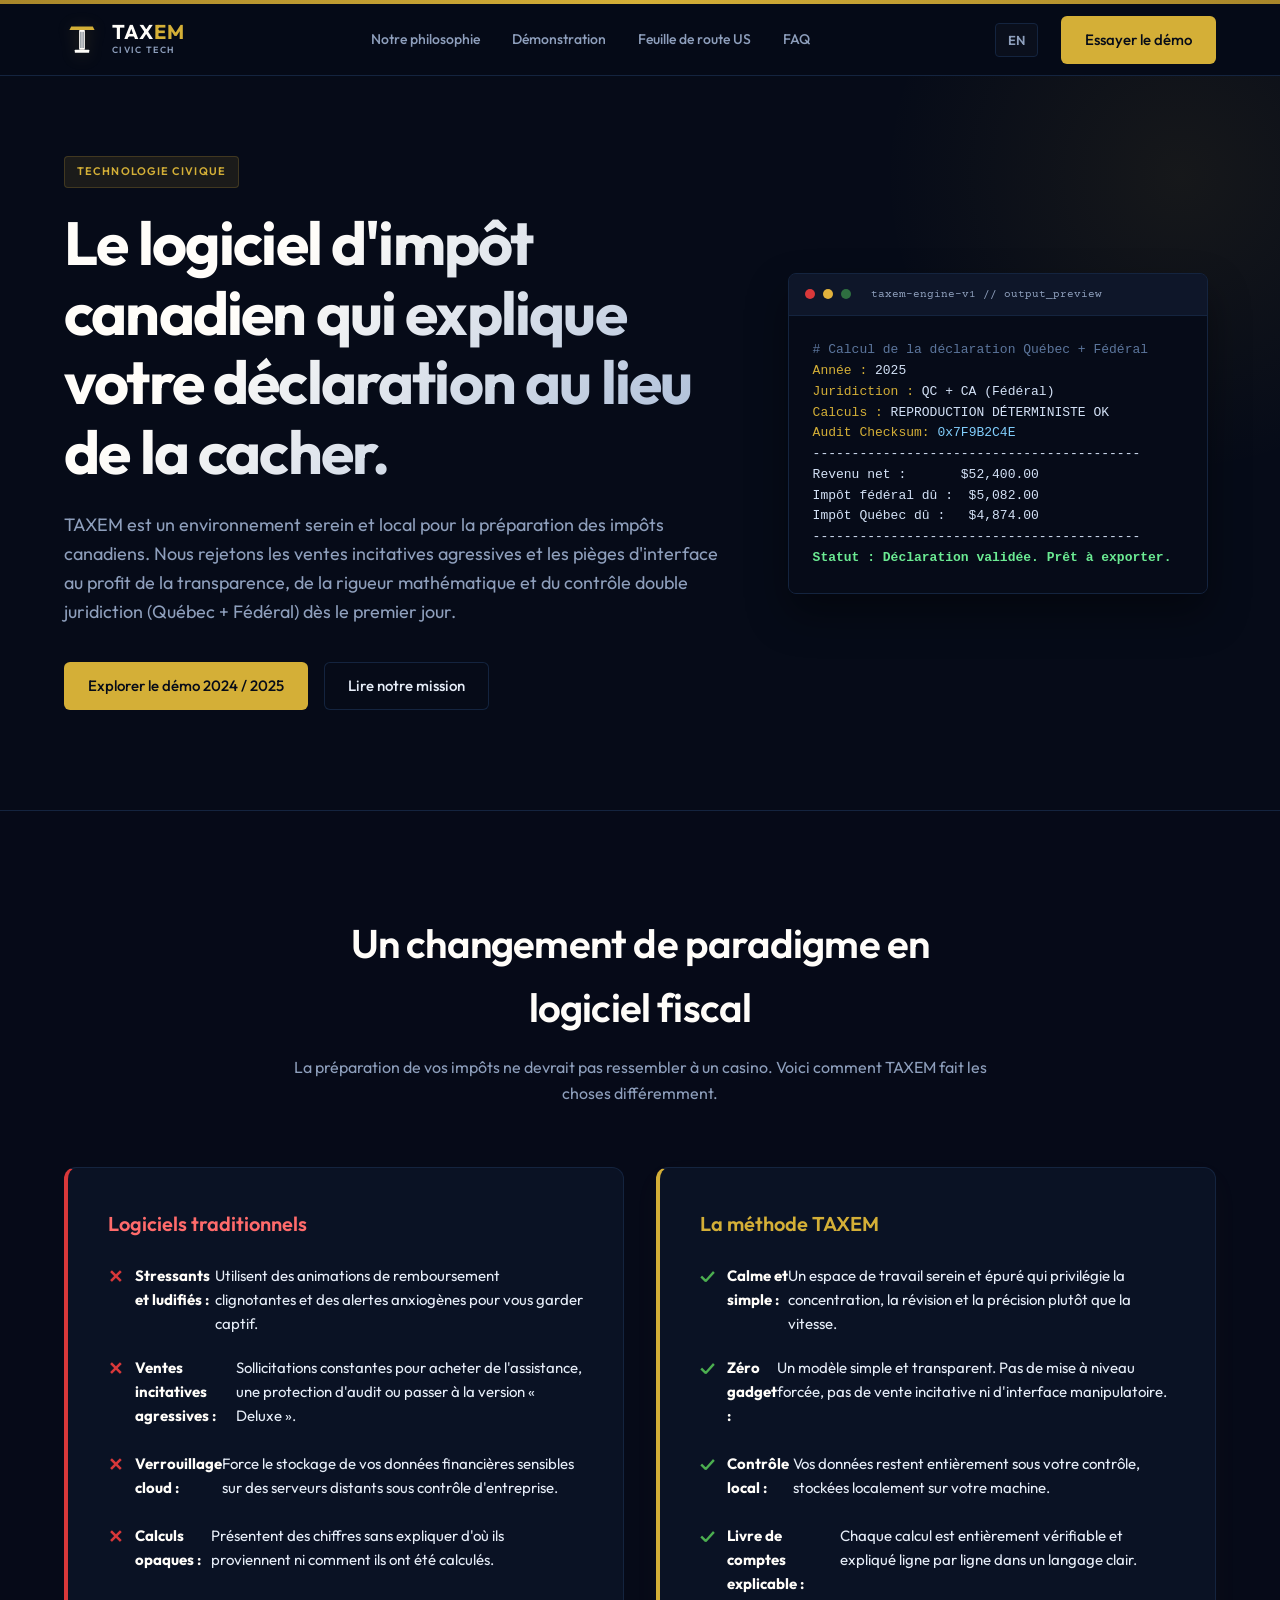
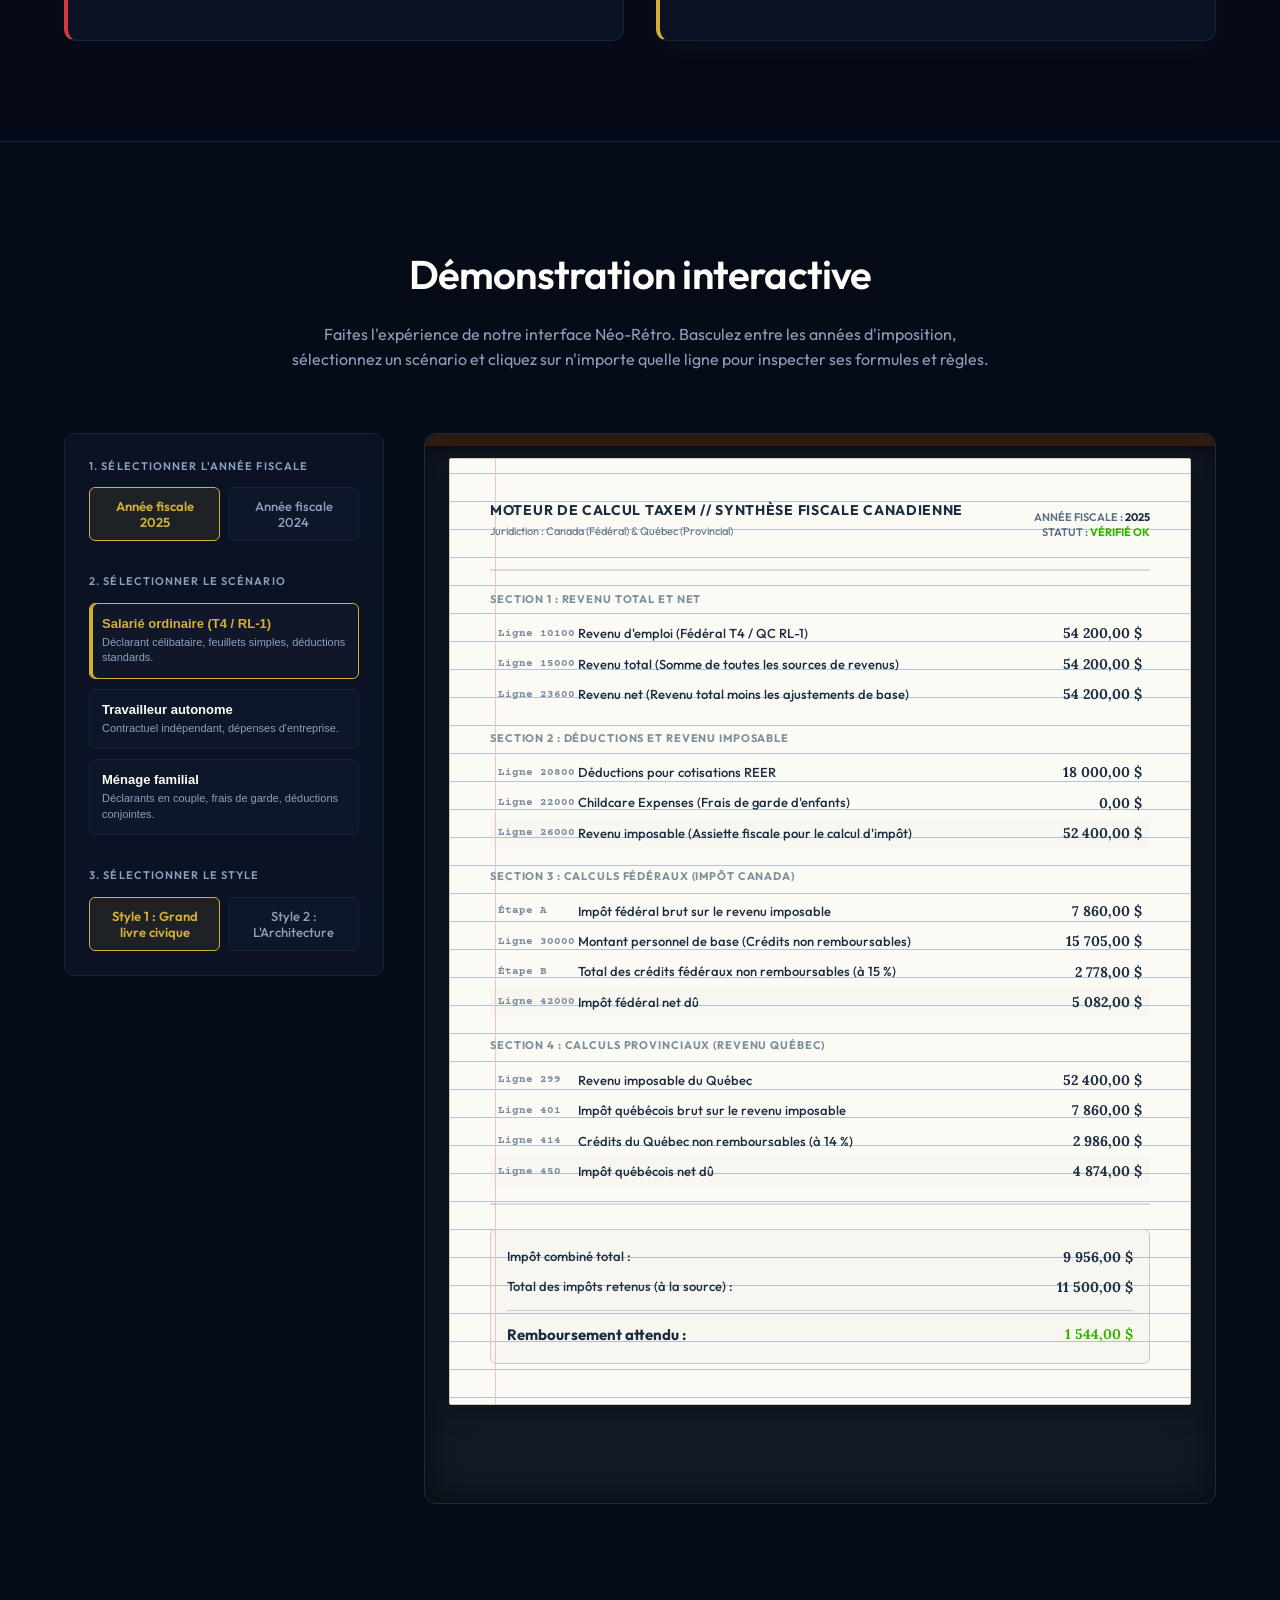
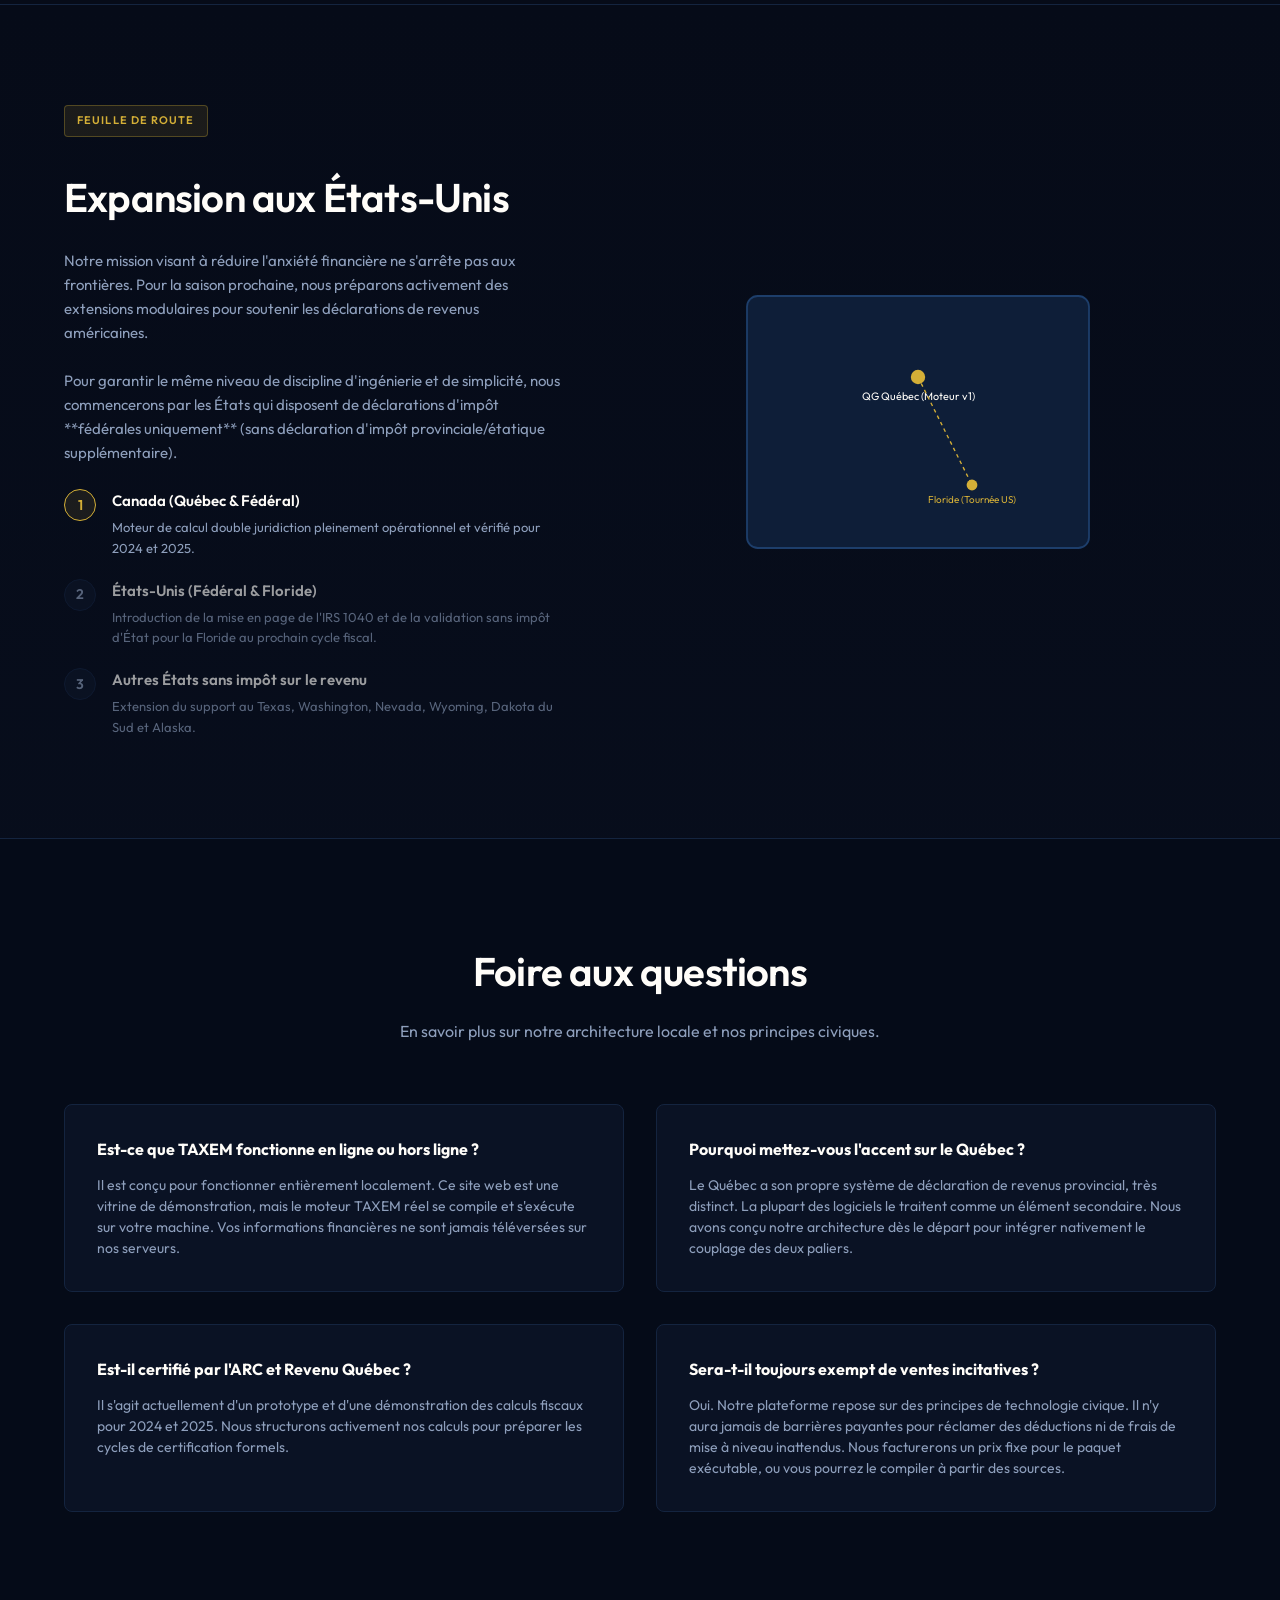
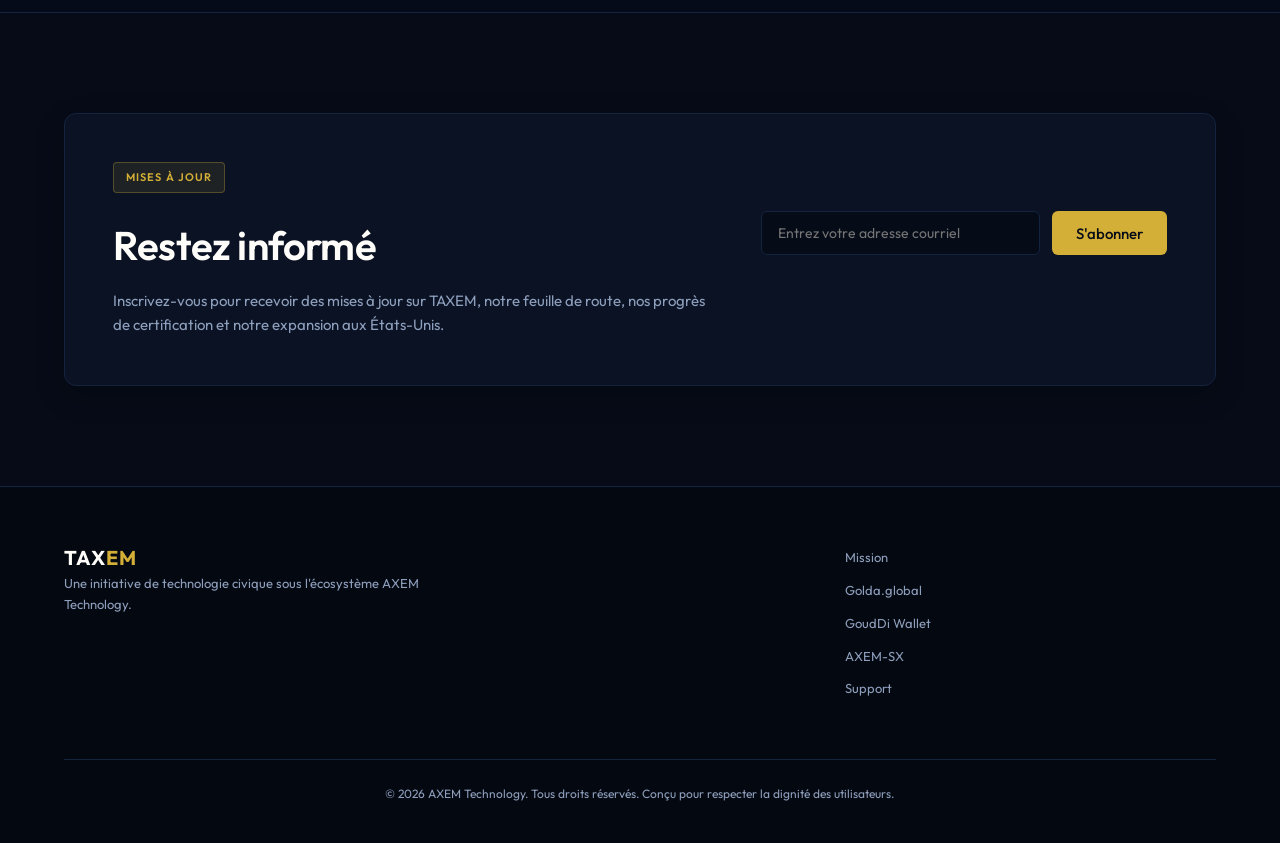
==== fr/index.html @ 88462b29 "feat: add French translation and Resend newsletter subscription form" ====
<!DOCTYPE html>
<html lang="fr">
<head>
    <meta charset="UTF-8">
    <meta name="viewport" content="width=device-width, initial-scale=1.0">
    <title>TAXEM — Le moteur fiscal canadien serein</title>
    <meta name="description" content="Un environnement serein, compréhensible et local pour la préparation de l'impôt sur le revenu canadien. Conçu pour la clarté, la transparence et le contrôle local de l'utilisateur.">
    <!-- Google Fonts -->
    <link rel="preconnect" href="https://fonts.googleapis.com">
    <link rel="preconnect" href="https://fonts.gstatic.com" crossorigin>
    <link href="https://fonts.googleapis.com/css2?family=Lora:ital,wght@0,400..700;1,400..700&family=Outfit:wght@300;400;500;600;700&family=Courier+Prime:ital,wght@0,400;0,700;1,400;1,700&display=swap" rel="stylesheet">
    <!-- Stylesheet -->
    <link rel="stylesheet" href="../style.css">
</head>
<body>
    <!-- Top Decorative Line matching AXEM Gold -->
    <div class="top-accent-line"></div>

    <!-- Navigation Header -->
    <header class="main-header">
        <div class="header-container">
            <a href="#" class="logo-container" id="logoLink">
                <svg class="pillar-logo" width="36" height="36" viewBox="0 0 100 100" fill="none" xmlns="http://www.w3.org/2000/svg">
                    <!-- Protective Roof / Crossbar of T -->
                    <path d="M15 25 L85 25 L80 15 L20 15 Z" fill="#D4AF37" />
                    <!-- Pillar Shaft -->
                    <rect x="42" y="25" width="16" height="55" fill="#FFFDF9" rx="2" />
                    <!-- Pillar Base -->
                    <rect x="30" y="80" width="40" height="8" fill="#FFFDF9" rx="1" />
                    <!-- Subtly shaded lines for classical architectural feel -->
                    <line x1="47" y1="30" x2="47" y2="75" stroke="#1C2D42" stroke-width="2" />
                    <line x1="53" y1="30" x2="53" y2="75" stroke="#1C2D42" stroke-width="2" />
                </svg>
                <div class="logo-text">
                    <span class="logo-title">TAX<span class="gold-text">EM</span></span>
                    <span class="logo-subtitle">CIVIC TECH</span>
                </div>
            </a>
            <nav class="nav-links">
                <a href="#philosophy">Notre philosophie</a>
                <a href="#demo">Démonstration</a>
                <a href="#roadmap">Feuille de route US</a>
                <a href="#faq">FAQ</a>
            </nav>
            <div class="header-cta">
                <a href="/" class="lang-toggle-btn">EN</a>
                <a href="#demo" class="btn btn-primary" id="headerCtaBtn">Essayer le démo</a>
            </div>
        </div>
    </header>

    <main>
        <!-- Hero Section -->
        <section class="hero-section">
            <div class="container hero-container">
                <div class="hero-content">
                    <span class="badge">TECHNOLOGIE CIVIQUE</span>
                    <h1>Le logiciel d'impôt canadien qui explique votre déclaration au lieu de la cacher.</h1>
                    <p class="hero-lead">
                        TAXEM est un environnement serein et local pour la préparation des impôts canadiens. Nous rejetons les ventes incitatives agressives et les pièges d'interface au profit de la transparence, de la rigueur mathématique et du contrôle double juridiction (Québec + Fédéral) dès le premier jour.
                    </p>
                    <div class="hero-actions">
                        <a href="#demo" class="btn btn-gold">Explorer le démo 2024 / 2025</a>
                        <a href="#philosophy" class="btn btn-secondary">Lire notre mission</a>
                    </div>
                </div>
                <div class="hero-graphic">
                    <div class="mock-device-wrapper">
                        <div class="mock-header">
                            <div class="dot red"></div>
                            <div class="dot yellow"></div>
                            <div class="dot green"></div>
                            <span class="mock-title">taxem-engine-v1 // output_preview</span>
                        </div>
                        <div class="mock-body">
                            <pre><code><span class="comment"># Calcul de la déclaration Québec + Fédéral</span>
<span class="key">Année :</span> 2025
<span class="key">Juridiction :</span> QC + CA (Fédéral)
<span class="key">Calculs :</span> REPRODUCTION DÉTERMINISTE OK
<span class="key">Audit Checksum:</span> <span class="string">0x7F9B2C4E</span>
------------------------------------------
Revenu net :       $52,400.00
Impôt fédéral dû :  $5,082.00
Impôt Québec dû :   $4,874.00
------------------------------------------
<span class="success">Statut : Déclaration validée. Prêt à exporter.</span></code></pre>
                        </div>
                    </div>
                </div>
            </div>
        </section>

        <!-- The Paradigm Shift Section -->
        <section id="philosophy" class="comparison-section">
            <div class="container">
                <div class="section-header">
                    <h2>Un changement de paradigme en logiciel fiscal</h2>
                    <p>La préparation de vos impôts ne devrait pas ressembler à un casino. Voici comment TAXEM fait les choses différemment.</p>
                </div>
                <div class="comparison-grid">
                    <div class="comparison-card bad">
                        <h3>Logiciels traditionnels</h3>
                        <ul class="comparison-list">
                            <li>
                                <span class="icon">✕</span>
                                <strong>Stressants et ludifiés :</strong> Utilisent des animations de remboursement clignotantes et des alertes anxiogènes pour vous garder captif.
                            </li>
                            <li>
                                <span class="icon">✕</span>
                                <strong>Ventes incitatives agressives :</strong> Sollicitations constantes pour acheter de l'assistance, une protection d'audit ou passer à la version « Deluxe ».
                            </li>
                            <li>
                                <span class="icon">✕</span>
                                <strong>Verrouillage cloud :</strong> Force le stockage de vos données financières sensibles sur des serveurs distants sous contrôle d'entreprise.
                            </li>
                            <li>
                                <span class="icon">✕</span>
                                <strong>Calculs opaques :</strong> Présentent des chiffres sans expliquer d'où ils proviennent ni comment ils ont été calculés.
                            </li>
                        </ul>
                    </div>
                    <div class="comparison-card good">
                        <h3>La méthode TAXEM</h3>
                        <ul class="comparison-list">
                            <li>
                                <span class="icon">✓</span>
                                <strong>Calme et simple :</strong> Un espace de travail serein et épuré qui privilégie la concentration, la révision et la précision plutôt que la vitesse.
                            </li>
                            <li>
                                <span class="icon">✓</span>
                                <strong>Zéro gadget :</strong> Un modèle simple et transparent. Pas de mise à niveau forcée, pas de vente incitative ni d'interface manipulatoire.
                            </li>
                            <li>
                                <span class="icon">✓</span>
                                <strong>Contrôle local :</strong> Vos données restent entièrement sous votre contrôle, stockées localement sur votre machine.
                            </li>
                            <li>
                                <span class="icon">✓</span>
                                <strong>Livre de comptes explicable :</strong> Chaque calcul est entièrement vérifiable et expliqué ligne par ligne dans un langage clair.
                            </li>
                        </ul>
                    </div>
                </div>
            </div>
        </section>

        <!-- Interactive Demo Section -->
        <section id="demo" class="demo-section">
            <div class="container">
                <div class="section-header">
                    <h2>Démonstration interactive</h2>
                    <p>Faites l'expérience de notre interface Néo-Rétro. Basculez entre les années d'imposition, sélectionnez un scénario et cliquez sur n'importe quelle ligne pour inspecter ses formules et règles.</p>
                </div>

                <div class="demo-wrapper">
                    <!-- Control Sidebar -->
                    <div class="demo-controls">
                        <div class="control-group">
                            <label class="control-label">1. Sélectionner l'année fiscale</label>
                            <div class="year-toggle-buttons">
                                <button class="btn-toggle active" id="btnYear2025" data-year="2025">Année fiscale 2025</button>
                                <button class="btn-toggle" id="btnYear2024" data-year="2024">Année fiscale 2024</button>
                            </div>
                        </div>

                        <div class="control-group">
                            <label class="control-label">2. Sélectionner le scénario</label>
                            <div class="scenario-selector-list">
                                <button class="scenario-option active" id="scenarioSimple" data-scenario="simple">
                                    <span class="scenario-title">Salarié ordinaire (T4 / RL-1)</span>
                                    <span class="scenario-desc">Déclarant célibataire, feuillets simples, déductions standards.</span>
                                </button>
                                <button class="scenario-option" id="scenarioSelfEmployed" data-scenario="selfemployed">
                                    <span class="scenario-title">Travailleur autonome</span>
                                    <span class="scenario-desc">Contractuel indépendant, dépenses d'entreprise.</span>
                                </button>
                                <button class="scenario-option" id="scenarioHousehold" data-scenario="household">
                                    <span class="scenario-title">Ménage familial</span>
                                    <span class="scenario-desc">Déclarants en couple, frais de garde, déductions conjointes.</span>
                                </button>
                            </div>
                        </div>

                        <div class="control-group">
                            <label class="control-label">3. Sélectionner le style</label>
                            <div class="theme-toggle-buttons">
                                <button class="btn-toggle-theme active" id="btnThemeLedger" data-theme="ledger">Style 1 : Grand livre civique</button>
                                <button class="btn-toggle-theme" id="btnThemeArch" data-theme="arch">Style 2 : L'Architecture</button>
                            </div>
                        </div>
                    </div>

                    <!-- Ledger / Output Panel (The Workspace) -->
                    <div class="demo-display theme-ledger" id="demoDisplayContainer">
                        <!-- Wood-tone border frame for the paper sheet -->
                        <div class="wood-frame-decorator"></div>
                        <div class="ledger-sheet" id="ledgerSheet">
                            <!-- Ledger Header -->
                            <div class="ledger-header">
                                <div class="ledger-title-block">
                                    <h3>MOTEUR DE CALCUL TAXEM // SYNTHÈSE FISCALE CANADIENNE</h3>
                                    <p>Juridiction : Canada (Fédéral) & Québec (Provincial)</p>
                                </div>
                                <div class="ledger-meta-block">
                                    <span class="meta-label">ANNÉE FISCALE :</span> <span class="meta-val" id="ledgerYearVal">2025</span><br>
                                    <span class="meta-label">STATUT :</span> <span class="meta-val success-text">VÉRIFIÉ OK</span>
                                </div>
                            </div>

                            <hr class="ledger-divider">

                            <!-- Ledger Content -->
                            <div class="ledger-body">
                                <p class="ledger-section-title">Section 1 : Revenu total et net</p>
                                
                                <div class="ledger-row clickable" data-explain="line10100">
                                    <span class="line-num">Ligne 10100</span>
                                    <span class="line-label">Revenu d'emploi (Fédéral T4 / QC RL-1)</span>
                                    <span class="line-value" id="valLine10100">$54,200.00</span>
                                </div>
                                
                                <div class="ledger-row clickable" data-explain="line15000">
                                    <span class="line-num">Ligne 15000</span>
                                    <span class="line-label">Revenu total (Somme de toutes les sources de revenus)</span>
                                    <span class="line-value" id="valLine15000">$54,200.00</span>
                                </div>

                                <div class="ledger-row clickable" data-explain="line23600">
                                    <span class="line-num">Ligne 23600</span>
                                    <span class="line-label">Revenu net (Revenu total moins les ajustements de base)</span>
                                    <span class="line-value" id="valLine23600">$54,200.00</span>
                                </div>

                                <p class="ledger-section-title">Section 2 : Déductions et revenu imposable</p>

                                <div class="ledger-row clickable" data-explain="line20800">
                                    <span class="line-num">Ligne 20800</span>
                                    <span class="line-label">Déductions pour cotisations REER</span>
                                    <span class="line-value" id="valLine20800">$1,800.00</span>
                                </div>

                                <div class="ledger-row clickable" data-explain="line22000">
                                    <span class="line-num">Ligne 22000</span>
                                    <span class="line-label">Childcare Expenses (Frais de garde d'enfants)</span>
                                    <span class="line-value" id="valLine22000">$0.00</span>
                                </div>

                                <div class="ledger-row clickable highlight-row" data-explain="line26000">
                                    <span class="line-num">Ligne 26000</span>
                                    <span class="line-label">Revenu imposable (Assiette fiscale pour le calcul d'impôt)</span>
                                    <span class="line-value" id="valLine26000">$52,400.00</span>
                                </div>

                                <p class="ledger-section-title">Section 3 : Calculs fédéraux (Impôt Canada)</p>

                                <div class="ledger-row clickable" data-explain="fedGross">
                                    <span class="line-num">Étape A</span>
                                    <span class="line-label">Impôt fédéral brut sur le revenu imposable</span>
                                    <span class="line-value" id="valFedGross">$7,860.00</span>
                                </div>

                                <div class="ledger-row clickable" data-explain="line30000">
                                    <span class="line-num">Ligne 30000</span>
                                    <span class="line-label">Montant personnel de base (Crédits non remboursables)</span>
                                    <span class="line-value" id="valLine30000">$15,705.00</span>
                                </div>

                                <div class="ledger-row clickable" data-explain="fedCredits">
                                    <span class="line-num">Étape B</span>
                                    <span class="line-label">Total des crédits fédéraux non remboursables (à 15 %)</span>
                                    <span class="line-value" id="valFedCredits">$2,778.00</span>
                                </div>

                                <div class="ledger-row clickable highlight-row" data-explain="fedNetTax">
                                    <span class="line-num">Ligne 42000</span>
                                    <span class="line-label">Impôt fédéral net dû</span>
                                    <span class="line-value" id="valFedNetTax">$5,082.00</span>
                                </div>

                                <p class="ledger-section-title">Section 4 : Calculs provinciaux (Revenu Québec)</p>

                                <div class="ledger-row clickable" data-explain="qcTaxable">
                                    <span class="line-num">Ligne 299</span>
                                    <span class="line-label">Revenu imposable du Québec</span>
                                    <span class="line-value" id="valQcTaxable">$52,400.00</span>
                                </div>

                                <div class="ledger-row clickable" data-explain="qcGross">
                                    <span class="line-num">Ligne 401</span>
                                    <span class="line-label">Impôt québécois brut sur le revenu imposable</span>
                                    <span class="line-value" id="valQcGross">$7,860.00</span>
                                </div>

                                <div class="ledger-row clickable" data-explain="qcCredits">
                                    <span class="line-num">Ligne 414</span>
                                    <span class="line-label">Crédits du Québec non remboursables (à 14 %)</span>
                                    <span class="line-value" id="valQcCredits">$2,986.00</span>
                                </div>

                                <div class="ledger-row clickable highlight-row" data-explain="qcNetTax">
                                    <span class="line-num">Ligne 450</span>
                                    <span class="line-label">Impôt québécois net dû</span>
                                    <span class="line-value" id="valQcNetTax">$4,874.00</span>
                                </div>

                                <hr class="ledger-divider">

                                <!-- Summary Box -->
                                <div class="summary-box">
                                    <div class="summary-item">
                                        <span class="summary-label">Impôt combiné total :</span>
                                        <span class="summary-value" id="valCombinedTax">$9,956.00</span>
                                    </div>
                                    <div class="summary-item">
                                        <span class="summary-label">Total des impôts retenus (à la source) :</span>
                                        <span class="summary-value" id="valWithheld">$11,500.00</span>
                                    </div>
                                    <div class="summary-item refund-item">
                                        <span class="summary-label highlight-label" id="summaryStatusLabel">Remboursement attendu :</span>
                                        <span class="summary-value success-text" id="valStatusAmount">$1,544.00</span>
                                    </div>
                                </div>
                            </div>
                        </div>

                        <!-- Sidebar Explanation Card (Explains the selected ledger item) -->
                        <div class="explanation-card" id="explanationCard">
                            <div class="explanation-header">
                                <h4 id="explanationTitle">Inspecteur de formules et règles</h4>
                                <button class="close-btn" id="closeExplanationBtn">&times;</button>
                            </div>
                            <div class="explanation-body">
                                <div class="rule-ref">
                                    <span class="rule-badge" id="explanationJurisdiction">FÉDÉRAL</span>
                                    <span class="rule-code" id="explanationSection">Section 117</span>
                                </div>
                                <p class="explanation-text" id="explanationText">
                                    Sélectionnez une ligne dans le grand livre pour inspecter sa formule mathématique, le couplage des règles provinciales/fédérales et sa ventilation détaillée.
                                </p>
                                <div class="explanation-formula-block" id="explanationFormulaBlock">
                                    <span class="formula-label">Formule déterministe :</span>
                                    <code class="formula-code" id="explanationFormula">Sélectionnez un élément ci-dessus</code>
                                </div>
                            </div>
                        </div>
                    </div>
                </div>
            </div>
        </section>

        <!-- US Roadmap Section -->
        <section id="roadmap" class="roadmap-section">
            <div class="container">
                <div class="roadmap-wrapper">
                    <div class="roadmap-text">
                        <span class="badge badge-gold">FEUILLE DE ROUTE</span>
                        <h2>Expansion aux États-Unis</h2>
                        <p>
                            Notre mission visant à réduire l'anxiété financière ne s'arrête pas aux frontières. Pour la saison prochaine, nous préparons activement des extensions modulaires pour soutenir les déclarations de revenus américaines.
                        </p>
                        <p>
                            Pour garantir le même niveau de discipline d'ingénierie et de simplicité, nous commencerons par les États qui disposent de déclarations d'impôt **fédérales uniquement** (sans déclaration d'impôt provinciale/étatique supplémentaire).
                        </p>
                        <div class="roadmap-steps">
                            <div class="roadmap-step active">
                                <span class="step-num">1</span>
                                <div>
                                    <h4>Canada (Québec & Fédéral)</h4>
                                    <p>Moteur de calcul double juridiction pleinement opérationnel et vérifié pour 2024 et 2025.</p>
                                </div>
                            </div>
                            <div class="roadmap-step">
                                <span class="step-num">2</span>
                                <div>
                                    <h4>États-Unis (Fédéral & Floride)</h4>
                                    <p>Introduction de la mise en page de l'IRS 1040 et de la validation sans impôt d'État pour la Floride au prochain cycle fiscal.</p>
                                </div>
                            </div>
                            <div class="roadmap-step">
                                <span class="step-num">3</span>
                                <div>
                                    <h4>Autres États sans impôt sur le revenu</h4>
                                    <p>Extension du support au Texas, Washington, Nevada, Wyoming, Dakota du Sud et Alaska.</p>
                                </div>
                            </div>
                        </div>
                    </div>
                    <div class="roadmap-graphic">
                        <svg class="map-graphic" width="100%" height="300" viewBox="0 0 400 300" fill="none" xmlns="http://www.w3.org/2000/svg">
                            <!-- Stylized Border Map Outline -->
                            <rect x="10" y="10" width="380" height="280" rx="12" fill="#0E1E38" stroke="#1D3E6B" stroke-width="2" />
                            <circle cx="200" cy="100" r="8" fill="#D4AF37" class="pulse-point" />
                            <text x="200" y="125" fill="#FFFDF9" font-family="'Outfit', sans-serif" font-size="12" text-anchor="middle">QG Québec (Moteur v1)</text>
                            
                            <line x1="200" y1="100" x2="260" y2="220" stroke="#D4AF37" stroke-width="1.5" stroke-dasharray="4 4" />
                            <circle cx="260" cy="220" r="6" fill="#D4AF37" />
                            <text x="260" y="240" fill="#D4AF37" font-family="'Outfit', sans-serif" font-size="11" text-anchor="middle">Floride (Tournée US)</text>
                        </svg>
                    </div>
                </div>
            </div>
        </section>

        <!-- FAQ Section -->
        <section id="faq" class="faq-section">
            <div class="container">
                <div class="section-header">
                    <h2>Foire aux questions</h2>
                    <p>En savoir plus sur notre architecture locale et nos principes civiques.</p>
                </div>
                <div class="faq-grid">
                    <div class="faq-card">
                        <h4>Est-ce que TAXEM fonctionne en ligne ou hors ligne ?</h4>
                        <p>Il est conçu pour fonctionner entièrement localement. Ce site web est une vitrine de démonstration, mais le moteur TAXEM réel se compile et s'exécute sur votre machine. Vos informations financières ne sont jamais téléversées sur nos serveurs.</p>
                    </div>
                    <div class="faq-card">
                        <h4>Pourquoi mettez-vous l'accent sur le Québec ?</h4>
                        <p>Le Québec a son propre système de déclaration de revenus provincial, très distinct. La plupart des logiciels le traitent comme un élément secondaire. Nous avons conçu notre architecture dès le départ pour intégrer nativement le couplage des deux paliers.</p>
                    </div>
                    <div class="faq-card">
                        <h4>Est-il certifié par l'ARC et Revenu Québec ?</h4>
                        <p>Il s'agit actuellement d'un prototype et d'une démonstration des calculs fiscaux pour 2024 et 2025. Nous structurons activement nos calculs pour préparer les cycles de certification formels.</p>
                    </div>
                    <div class="faq-card">
                        <h4>Sera-t-il toujours exempt de ventes incitatives ?</h4>
                        <p>Oui. Notre plateforme repose sur des principes de technologie civique. Il n'y aura jamais de barrières payantes pour réclamer des déductions ni de frais de mise à niveau inattendus. Nous facturerons un prix fixe pour le paquet exécutable, ou vous pourrez le compiler à partir des sources.</p>
                    </div>
                </div>
            </div>
        </section>

        <!-- Newsletter Signup Section -->
        <section id="newsletter" class="newsletter-section">
            <div class="container">
                <div class="newsletter-card">
                    <div class="newsletter-content">
                        <span class="badge badge-gold">Mises à jour</span>
                        <h2>Restez informé</h2>
                        <p>Inscrivez-vous pour recevoir des mises à jour sur TAXEM, notre feuille de route, nos progrès de certification et notre expansion aux États-Unis.</p>
                    </div>
                    <div class="newsletter-form-wrapper">
                        <form id="subscribeForm" class="subscribe-form">
                            <div class="input-group">
                                <input type="email" id="subscribeEmail" placeholder="Entrez votre adresse courriel" required class="subscribe-input">
                                <button type="submit" id="btnSubscribe" class="btn btn-gold">S'abonner</button>
                            </div>
                            <div id="subscribeMessage" class="subscribe-message"></div>
                        </form>
                    </div>
                </div>
            </div>
        </section>
    </main>

    <!-- Footer -->
    <footer class="main-footer">
        <div class="container footer-container">
            <div class="footer-brand">
                <div class="footer-logo-block">
                    <span class="logo-title">TAX<span class="gold-text">EM</span></span>
                </div>
                <p>Une initiative de technologie civique sous l'écosystème AXEM Technology.</p>
            </div>
            <div class="footer-links">
                <a href="#philosophy">Mission</a>
                <a href="https://golda.global" target="_blank" rel="noopener">Golda.global</a>
                <a href="https://gouddi.app" target="_blank" rel="noopener">GoudDi Wallet</a>
                <a href="https://axem-sx.org" target="_blank" rel="noopener">AXEM-SX</a>
                <a href="mailto:goldaxem@gmail.com">Support</a>
            </div>
            <div class="footer-copyright">
                <p>&copy; 2026 AXEM Technology. Tous droits réservés. Conçu pour respecter la dignité des utilisateurs.</p>
            </div>
        </div>
    </footer>

    <!-- Scripts -->
    <script src="../app.js"></script>
</body>
</html>
---- style.css ----
/* ==========================================================================
   TAXEM CSS Stylesheet
   Theme Palette: Calm Trust (Deep Navy, Warm Ivory, Rich Gold, Forest Green)
   Aesthetics: Neo-Retro, Serif/Monospace data, Glassmorphism, Micro-animations
   ========================================================================== */

/* Variables */
:root {
    --color-bg-navy: #060B18;
    --color-bg-card: #0A1224;
    --color-border: #14243F;
    --color-text-light: #E6EDF8;
    --color-text-muted: #8E9FBC;
    --color-gold: #D4AF37;
    --color-gold-hover: #F2C94C;
    --color-gold-bg: rgba(212, 175, 55, 0.1);
    
    /* Spec 1: Civic Ledger */
    --color-paper-bg: #FCFAF5;
    --color-paper-text: #1C2D42;
    --color-paper-border: #D1C9B7;
    --color-paper-blue-line: #B5C4D4;
    --color-paper-red-line: #F4C4C4;
    
    /* Spec 2: The Architecture */
    --color-arch-bg: #0F1E36;
    --color-arch-text: #E6EDF8;
    --color-arch-border: #24416B;
    
    /* Status Colors */
    --color-success: #2E6F40;
    --color-success-light: #E7F3E8;
    --color-success-border: #A3D2A6;
    --color-red: #D9383A;
    --color-red-light: #FDF2F2;

    /* Wood Frame colors */
    --color-wood: #2D1A10;

    /* Font Families */
    --font-ui: 'Outfit', sans-serif;
    --font-serif: 'Lora', serif;
    --font-mono: 'Courier Prime', monospace;
}

/* Reset & Core Base */
* {
    box-sizing: border-box;
    margin: 0;
    padding: 0;
    scroll-behavior: smooth;
}

body {
    background-color: var(--color-bg-navy);
    color: var(--color-text-light);
    font-family: var(--font-ui);
    line-height: 1.6;
    overflow-x: hidden;
}

.container {
    width: 100%;
    max-width: 1200px;
    margin: 0 auto;
    padding: 0 24px;
}

/* Typography */
h1 {
    font-size: clamp(2.2rem, 5vw, 3.8rem);
    font-weight: 700;
    line-height: 1.15;
    letter-spacing: -0.03em;
    margin-bottom: 24px;
    background: linear-gradient(135deg, #FFFDF9 30%, #A2B6D4 100%);
    -webkit-background-clip: text;
    -webkit-text-fill-color: transparent;
}

h2 {
    font-size: clamp(1.8rem, 4vw, 2.5rem);
    font-weight: 600;
    letter-spacing: -0.02em;
    margin-bottom: 16px;
    color: #FFFDF9;
}

h3 {
    font-size: 1.5rem;
    font-weight: 600;
    color: #FFFDF9;
}

p {
    color: var(--color-text-muted);
}

.gold-text {
    color: var(--color-gold);
}

.success-text {
    color: #38b000 !important;
}

/* Buttons & Badges */
.btn {
    display: inline-flex;
    align-items: center;
    justify-content: center;
    padding: 12px 24px;
    font-family: var(--font-ui);
    font-weight: 500;
    font-size: 15px;
    border-radius: 6px;
    cursor: pointer;
    transition: all 0.25s cubic-bezier(0.4, 0, 0.2, 1);
    text-decoration: none;
    border: none;
}

.btn-primary {
    background-color: var(--color-gold);
    color: #060B18;
}

.btn-primary:hover {
    background-color: var(--color-gold-hover);
    transform: translateY(-2px);
    box-shadow: 0 4px 12px rgba(212, 175, 55, 0.3);
}

.btn-gold {
    background-color: var(--color-gold);
    color: #060B18;
}

.btn-gold:hover {
    background-color: var(--color-gold-hover);
    transform: translateY(-2px);
    box-shadow: 0 4px 12px rgba(212, 175, 55, 0.3);
}

.btn-secondary {
    background-color: transparent;
    color: var(--color-text-light);
    border: 1px stroke var(--color-border);
    box-shadow: inset 0 0 0 1px var(--color-border);
}

.btn-secondary:hover {
    background-color: rgba(255, 255, 255, 0.05);
    box-shadow: inset 0 0 0 1px var(--color-text-muted);
    transform: translateY(-2px);
}

.badge {
    display: inline-block;
    padding: 6px 12px;
    font-size: 11px;
    font-weight: 600;
    letter-spacing: 0.1em;
    text-transform: uppercase;
    color: var(--color-gold);
    background-color: var(--color-gold-bg);
    border: 1px solid rgba(212, 175, 55, 0.2);
    border-radius: 4px;
    margin-bottom: 20px;
}

.badge-gold {
    color: var(--color-gold);
    background-color: var(--color-gold-bg);
    border: 1px solid rgba(212, 175, 55, 0.3);
}

/* Header & Decorative Accents */
.top-accent-line {
    height: 4px;
    background: linear-gradient(90deg, #A8862A 0%, var(--color-gold) 50%, #A8862A 100%);
    width: 100%;
}

.main-header {
    background-color: rgba(6, 11, 24, 0.8);
    backdrop-filter: blur(12px);
    border-bottom: 1px solid var(--color-border);
    position: sticky;
    top: 0;
    z-index: 100;
    height: 72px;
    display: flex;
    align-items: center;
}

.header-container {
    width: 100%;
    max-width: 1200px;
    margin: 0 auto;
    padding: 0 24px;
    display: flex;
    justify-content: space-between;
    align-items: center;
}

.logo-container {
    display: flex;
    align-items: center;
    text-decoration: none;
    gap: 12px;
}

.pillar-logo {
    filter: drop-shadow(0 2px 8px rgba(212, 175, 55, 0.2));
    transition: transform 0.3s ease;
}

.logo-container:hover .pillar-logo {
    transform: scale(1.08) rotate(-2deg);
}

.logo-text {
    display: flex;
    flex-direction: column;
}

.logo-title {
    font-family: var(--font-ui);
    font-weight: 700;
    font-size: 20px;
    letter-spacing: 0.05em;
    color: #FFFDF9;
    line-height: 1.1;
}

.logo-subtitle {
    font-size: 9px;
    font-weight: 600;
    letter-spacing: 0.15em;
    color: var(--color-text-muted);
}

.nav-links {
    display: flex;
    gap: 32px;
}

.nav-links a {
    color: var(--color-text-muted);
    font-size: 14px;
    font-weight: 500;
    text-decoration: none;
    transition: color 0.2s ease;
}

.nav-links a:hover {
    color: var(--color-gold);
}

/* Hero Section */
.hero-section {
    padding: 80px 0 100px 0;
    position: relative;
    overflow: hidden;
}

.hero-section::before {
    content: '';
    position: absolute;
    top: -200px;
    right: -200px;
    width: 600px;
    height: 600px;
    background: radial-gradient(circle, rgba(212, 175, 55, 0.08) 0%, transparent 70%);
    z-index: 0;
    pointer-events: none;
}

.hero-container {
    display: grid;
    grid-template-columns: 1.2fr 0.8fr;
    gap: 60px;
    align-items: center;
    position: relative;
    z-index: 1;
}

.hero-lead {
    font-size: 18px;
    line-height: 1.6;
    margin-bottom: 36px;
    color: var(--color-text-muted);
}

.hero-actions {
    display: flex;
    gap: 16px;
}

.hero-graphic {
    display: flex;
    justify-content: center;
}

/* Mock Device Code Block */
.mock-device-wrapper {
    background-color: var(--color-bg-card);
    border: 1px solid var(--color-border);
    border-radius: 8px;
    width: 100%;
    max-width: 420px;
    box-shadow: 0 20px 40px rgba(0, 0, 0, 0.4), inset 0 1px 0 rgba(255, 255, 255, 0.05);
    overflow: hidden;
}

.mock-header {
    background-color: #0E1629;
    padding: 12px 16px;
    display: flex;
    align-items: center;
    border-bottom: 1px solid var(--color-border);
}

.mock-header .dot {
    width: 10px;
    height: 10px;
    border-radius: 50%;
    margin-right: 8px;
}

.mock-header .dot.red { background-color: #D9383A; }
.mock-header .dot.yellow { background-color: #E2B23C; }
.mock-header .dot.green { background-color: #2E6F40; }

.mock-title {
    font-family: var(--font-mono);
    font-size: 11px;
    color: var(--color-text-muted);
    margin-left: 12px;
}

.mock-body {
    padding: 24px;
    font-family: var(--font-mono);
    font-size: 13px;
    color: #D4E2F7;
    background-color: #060B18;
}

.mock-body code {
    white-space: pre-wrap;
}

.mock-body .comment { color: #5C769D; }
.mock-body .key { color: var(--color-gold); }
.mock-body .string { color: #82CFFD; }
.mock-body .success { color: #6BEB93; font-weight: bold; }

/* Comparison / Philosophy Section */
.comparison-section {
    padding: 100px 0;
    background-color: rgba(6, 11, 24, 0.5);
    border-top: 1px solid var(--color-border);
    border-bottom: 1px solid var(--color-border);
}

.section-header {
    text-align: center;
    max-width: 700px;
    margin: 0 auto 60px auto;
}

.section-header h2 {
    margin-bottom: 16px;
}

.comparison-grid {
    display: grid;
    grid-template-columns: 1fr 1fr;
    gap: 32px;
}

.comparison-card {
    background-color: var(--color-bg-card);
    border: 1px solid var(--color-border);
    border-radius: 12px;
    padding: 40px;
    transition: transform 0.3s ease, border-color 0.3s ease;
}

.comparison-card:hover {
    transform: translateY(-4px);
}

.comparison-card.bad {
    border-left: 4px solid var(--color-red);
}

.comparison-card.good {
    border-left: 4px solid var(--color-gold);
    box-shadow: 0 10px 30px rgba(212, 175, 55, 0.03);
}

.comparison-card h3 {
    margin-bottom: 24px;
    font-size: 20px;
}

.comparison-card.bad h3 {
    color: #FF6B6B;
}

.comparison-card.good h3 {
    color: var(--color-gold);
}

.comparison-list {
    list-style: none;
}

.comparison-list li {
    display: flex;
    margin-bottom: 20px;
    font-size: 15px;
    align-items: flex-start;
}

.comparison-list li:last-child {
    margin-bottom: 0;
}

.comparison-list .icon {
    font-weight: bold;
    margin-right: 12px;
    font-size: 18px;
    margin-top: -1px;
}

.comparison-card.bad .icon {
    color: var(--color-red);
}

.comparison-card.good .icon {
    color: #4CAF50;
}

.comparison-list li strong {
    color: #FFFDF9;
    display: block;
    margin-bottom: 4px;
}

/* Interactive Demo Section */
.demo-section {
    padding: 100px 0;
}

.demo-wrapper {
    display: grid;
    grid-template-columns: 320px 1fr;
    gap: 40px;
    align-items: start;
}

/* Control Panel */
.demo-controls {
    background-color: var(--color-bg-card);
    border: 1px solid var(--color-border);
    border-radius: 10px;
    padding: 24px;
    position: sticky;
    top: 100px;
}

.control-group {
    margin-bottom: 32px;
}

.control-group:last-child {
    margin-bottom: 0;
}

.control-label {
    display: block;
    font-size: 11px;
    font-weight: 600;
    text-transform: uppercase;
    letter-spacing: 0.1em;
    color: var(--color-text-muted);
    margin-bottom: 12px;
}

.year-toggle-buttons, .theme-toggle-buttons {
    display: flex;
    gap: 8px;
}

.btn-toggle, .btn-toggle-theme {
    flex: 1;
    background-color: #0E1629;
    border: 1px solid var(--color-border);
    color: var(--color-text-muted);
    padding: 10px 12px;
    border-radius: 6px;
    font-family: var(--font-ui);
    font-size: 13px;
    font-weight: 500;
    cursor: pointer;
    transition: all 0.2s ease;
}

.btn-toggle:hover, .btn-toggle-theme:hover {
    color: var(--color-text-light);
    background-color: #151F36;
}

.btn-toggle.active, .btn-toggle-theme.active {
    background-color: var(--color-gold-bg);
    border-color: var(--color-gold);
    color: var(--color-gold);
    font-weight: 600;
}

.scenario-selector-list {
    display: flex;
    flex-direction: column;
    gap: 10px;
}

.scenario-option {
    background-color: #0E1629;
    border: 1px solid var(--color-border);
    border-radius: 6px;
    padding: 12px;
    text-align: left;
    cursor: pointer;
    transition: all 0.25s ease;
}

.scenario-option:hover {
    background-color: #151F36;
    border-color: var(--color-text-muted);
}

.scenario-option.active {
    background-color: rgba(255, 255, 255, 0.02);
    border-color: var(--color-gold);
    box-shadow: inset 3px 0 0 var(--color-gold);
}

.scenario-title {
    display: block;
    font-size: 13px;
    font-weight: 600;
    color: #FFFDF9;
    margin-bottom: 4px;
}

.scenario-option.active .scenario-title {
    color: var(--color-gold);
}

.scenario-desc {
    display: block;
    font-size: 11px;
    color: var(--color-text-muted);
    line-height: 1.4;
}

/* Demo Display Area (Wood frame, Ledger + Inspector layout) */
.demo-display {
    display: grid;
    grid-template-columns: 1fr;
    gap: 24px;
    position: relative;
    border-radius: 12px;
    overflow: hidden;
    padding: 24px;
    transition: background-color 0.4s ease;
}

/* Wood frame style surrounding the visual sheet container */
.demo-display.theme-ledger {
    background-color: #121A26;
    box-shadow: inset 0 0 40px rgba(0,0,0,0.6);
    border: 1px solid #1C2D42;
}

.demo-display.theme-ledger .wood-frame-decorator {
    position: absolute;
    top: 0;
    left: 0;
    right: 0;
    height: 12px;
    background-color: var(--color-wood);
    box-shadow: 0 2px 8px rgba(0,0,0,0.4);
    z-index: 10;
}

.demo-display.theme-arch {
    background-color: #080D1A;
    box-shadow: none;
    border: 1px solid var(--color-border);
}

.demo-display.theme-arch .wood-frame-decorator {
    display: none;
}

/* Ledger Sheet Style */
.ledger-sheet {
    background-color: var(--color-paper-bg);
    color: var(--color-paper-text);
    padding: 40px;
    border-radius: 2px;
    box-shadow: 0 8px 24px rgba(0,0,0,0.3);
    position: relative;
    overflow: hidden;
    transition: all 0.4s cubic-bezier(0.25, 0.8, 0.25, 1);
}

/* Ledger Paper Grid and lines styling */
.demo-display.theme-ledger .ledger-sheet::before {
    content: '';
    position: absolute;
    top: 0;
    bottom: 0;
    left: 45px;
    width: 1px;
    background-color: var(--color-paper-red-line);
}

.demo-display.theme-ledger .ledger-sheet {
    background-image: linear-gradient(var(--color-paper-blue-line) 1px, transparent 1px);
    background-size: 100% 28px;
    background-position: 0 14px;
    border: 1px solid var(--color-paper-border);
}

/* Architecture Spec Overrides */
.demo-display.theme-arch .ledger-sheet {
    background-color: var(--color-arch-bg);
    color: var(--color-arch-text);
    border: 1px solid var(--color-arch-border);
    box-shadow: 0 4px 20px rgba(0,0,0,0.2);
    background-image: none;
    padding: 32px;
}

/* Ledger Header */
.ledger-header {
    display: flex;
    justify-content: space-between;
    align-items: flex-end;
    margin-bottom: 28px;
    position: relative;
    z-index: 2;
}

.ledger-title-block h3 {
    font-family: var(--font-ui);
    font-size: 14px;
    font-weight: 700;
    letter-spacing: 0.05em;
    color: var(--color-paper-text);
    margin-bottom: 2px;
}

.demo-display.theme-arch .ledger-title-block h3 {
    color: var(--color-gold);
    font-family: var(--font-mono);
}

.ledger-title-block p {
    font-size: 11px;
    color: #5C6E84;
}

.demo-display.theme-arch .ledger-title-block p {
    color: var(--color-text-muted);
}

.ledger-meta-block {
    text-align: right;
    font-size: 11px;
    color: #5C6E84;
    line-height: 1.4;
}

.demo-display.theme-arch .ledger-meta-block {
    color: var(--color-text-muted);
}

.ledger-meta-block .meta-label {
    font-weight: 600;
}

.ledger-meta-block .meta-val {
    font-weight: 700;
    color: var(--color-paper-text);
}

.demo-display.theme-arch .ledger-meta-block .meta-val {
    color: var(--color-text-light);
    font-family: var(--font-mono);
}

.ledger-divider {
    border: none;
    height: 2px;
    background-color: var(--color-paper-text);
    opacity: 0.15;
    margin: 16px 0;
}

.demo-display.theme-arch .ledger-divider {
    background-color: var(--color-arch-border);
    opacity: 1;
}

/* Ledger Rows */
.ledger-body {
    position: relative;
    z-index: 2;
}

.ledger-section-title {
    font-size: 11px;
    font-weight: 700;
    text-transform: uppercase;
    letter-spacing: 0.08em;
    margin: 20px 0 10px 0;
    color: #7B8F9A;
}

.demo-display.theme-arch .ledger-section-title {
    color: var(--color-gold);
    font-family: var(--font-mono);
}

.ledger-row {
    display: flex;
    align-items: center;
    min-height: 28px;
    padding: 4px 8px;
    font-size: 13px;
    border-radius: 4px;
    transition: background-color 0.15s ease, transform 0.15s ease;
}

.ledger-row.clickable {
    cursor: pointer;
}

.ledger-row.clickable:hover {
    background-color: rgba(28, 45, 66, 0.05);
    transform: translateX(4px);
}

.demo-display.theme-arch .ledger-row.clickable:hover {
    background-color: rgba(255, 255, 255, 0.03);
}

.ledger-row.active-row {
    background-color: rgba(212, 175, 55, 0.12) !important;
    box-shadow: inset 2px 0 0 var(--color-gold);
}

.line-num {
    width: 80px;
    font-size: 11px;
    font-weight: 600;
    color: #7C8B9E;
    font-family: var(--font-mono);
}

.line-label {
    flex: 1;
    font-weight: 500;
}

.line-value {
    font-family: var(--font-serif);
    font-weight: 700;
    font-size: 14px;
    width: 120px;
    text-align: right;
}

.demo-display.theme-arch .line-value {
    font-family: var(--font-mono);
    font-weight: 400;
}

.highlight-row {
    font-weight: 700;
    background-color: rgba(28, 45, 66, 0.02);
}

/* Summary Box */
.summary-box {
    margin-top: 24px;
    border: 1px solid var(--color-paper-border);
    background-color: rgba(28, 45, 66, 0.02);
    border-radius: 6px;
    padding: 16px;
}

.demo-display.theme-arch .summary-box {
    border-color: var(--color-arch-border);
    background-color: rgba(255,255,255,0.01);
}

.summary-item {
    display: flex;
    justify-content: space-between;
    margin-bottom: 8px;
    font-size: 13px;
}

.summary-item:last-child {
    margin-bottom: 0;
}

.summary-label {
    font-weight: 500;
}

.summary-value {
    font-family: var(--font-serif);
    font-weight: 700;
    font-size: 14px;
}

.demo-display.theme-arch .summary-value {
    font-family: var(--font-mono);
    font-weight: 400;
}

.refund-item {
    margin-top: 12px;
    padding-top: 12px;
    border-top: 1px solid var(--color-paper-border);
    font-size: 15px;
}

.demo-display.theme-arch .refund-item {
    border-top-color: var(--color-arch-border);
}

.highlight-label {
    font-weight: 700;
    color: var(--color-paper-text);
}

.demo-display.theme-arch .highlight-label {
    color: var(--color-text-light);
}

/* Rule Inspector (Sidebar Card) */
.explanation-card {
    background-color: var(--color-bg-card);
    border: 1px solid var(--color-border);
    border-radius: 10px;
    padding: 24px;
    box-shadow: 0 12px 32px rgba(0,0,0,0.3);
    opacity: 0;
    transform: translateY(10px);
    pointer-events: none;
    transition: all 0.3s cubic-bezier(0.25, 0.8, 0.25, 1);
    height: 0;
    overflow: hidden;
    margin-top: 0;
}

.explanation-card.show {
    opacity: 1;
    transform: translateY(0);
    pointer-events: auto;
    height: auto;
    margin-top: 16px;
}

.explanation-header {
    display: flex;
    justify-content: space-between;
    align-items: center;
    border-bottom: 1px solid var(--color-border);
    padding-bottom: 12px;
    margin-bottom: 16px;
}

.explanation-header h4 {
    font-size: 14px;
    font-weight: 600;
    color: #FFFDF9;
    letter-spacing: -0.01em;
}

.close-btn {
    background: none;
    border: none;
    color: var(--color-text-muted);
    font-size: 20px;
    cursor: pointer;
}

.close-btn:hover {
    color: var(--color-text-light);
}

.rule-ref {
    display: flex;
    gap: 8px;
    margin-bottom: 14px;
}

.rule-badge {
    background-color: var(--color-gold-bg);
    border: 1px solid rgba(212, 175, 55, 0.2);
    color: var(--color-gold);
    font-size: 10px;
    font-weight: 700;
    padding: 2px 6px;
    border-radius: 4px;
}

.rule-code {
    font-family: var(--font-mono);
    font-size: 11px;
    color: var(--color-text-muted);
    display: flex;
    align-items: center;
}

.explanation-text {
    font-size: 13px;
    color: var(--color-text-muted);
    margin-bottom: 16px;
}

.explanation-formula-block {
    background-color: #060B18;
    border: 1px solid var(--color-border);
    border-radius: 6px;
    padding: 12px;
}

.formula-label {
    display: block;
    font-size: 9px;
    font-weight: 600;
    color: var(--color-text-muted);
    margin-bottom: 6px;
    text-transform: uppercase;
    letter-spacing: 0.05em;
}

.formula-code {
    font-family: var(--font-mono);
    font-size: 12px;
    color: #82CFFD;
    word-break: break-all;
}

/* Roadmap Section */
.roadmap-section {
    padding: 100px 0;
    border-top: 1px solid var(--color-border);
    background-image: linear-gradient(180deg, rgba(6,11,24,0) 0%, rgba(10,18,36,0.3) 100%);
}

.roadmap-wrapper {
    display: grid;
    grid-template-columns: 1fr 1.2fr;
    gap: 60px;
    align-items: center;
}

.roadmap-text h2 {
    margin-top: 8px;
    margin-bottom: 20px;
}

.roadmap-text p {
    font-size: 15px;
    margin-bottom: 24px;
}

.roadmap-steps {
    display: flex;
    flex-direction: column;
    gap: 20px;
}

.roadmap-step {
    display: flex;
    gap: 16px;
    opacity: 0.6;
    transition: opacity 0.3s ease;
}

.roadmap-step.active {
    opacity: 1;
}

.step-num {
    width: 32px;
    height: 32px;
    border-radius: 50%;
    background-color: #0E1629;
    border: 1px solid var(--color-border);
    color: var(--color-text-muted);
    display: flex;
    align-items: center;
    justify-content: center;
    font-weight: 600;
    font-size: 14px;
    flex-shrink: 0;
}

.roadmap-step.active .step-num {
    background-color: var(--color-gold-bg);
    border-color: var(--color-gold);
    color: var(--color-gold);
}

.roadmap-step h4 {
    font-size: 15px;
    font-weight: 600;
    color: #FFFDF9;
    margin-bottom: 4px;
}

.roadmap-step p {
    font-size: 13px;
    color: var(--color-text-muted);
    margin-bottom: 0;
}

.roadmap-graphic {
    display: flex;
    justify-content: center;
}

.map-graphic {
    max-width: 360px;
}

.pulse-point {
    animation: mapPulse 2s infinite ease-in-out;
    transform-origin: center;
}

@keyframes mapPulse {
    0% { r: 6; fill: var(--color-gold); opacity: 0.6; }
    50% { r: 10; fill: var(--color-gold-hover); opacity: 1; }
    100% { r: 6; fill: var(--color-gold); opacity: 0.6; }
}

/* FAQ Section */
.faq-section {
    padding: 100px 0;
    background-color: rgba(6, 11, 24, 0.3);
    border-top: 1px solid var(--color-border);
}

.faq-grid {
    display: grid;
    grid-template-columns: 1fr 1fr;
    gap: 32px;
}

.faq-card {
    background-color: var(--color-bg-card);
    border: 1px solid var(--color-border);
    border-radius: 8px;
    padding: 32px;
}

.faq-card h4 {
    color: #FFFDF9;
    margin-bottom: 12px;
    font-size: 16px;
}

.faq-card p {
    font-size: 14px;
    color: var(--color-text-muted);
    line-height: 1.5;
}

/* Footer Section */
.main-footer {
    border-top: 1px solid var(--color-border);
    padding: 60px 0 40px 0;
    background-color: #040811;
}

.footer-container {
    display: grid;
    grid-template-columns: 2fr 1fr;
    gap: 40px;
    align-items: start;
}

.footer-brand h4 {
    font-size: 18px;
    color: #FFFDF9;
    margin-bottom: 12px;
}

.footer-brand p {
    font-size: 13px;
    color: var(--color-text-muted);
    max-width: 400px;
}

.footer-links {
    display: flex;
    flex-direction: column;
    gap: 12px;
}

.footer-links a {
    color: var(--color-text-muted);
    font-size: 13px;
    text-decoration: none;
    transition: color 0.2s ease;
}

.footer-links a:hover {
    color: var(--color-gold);
}

.footer-copyright {
    grid-column: 1 / -1;
    border-top: 1px solid var(--color-border);
    padding-top: 24px;
    margin-top: 20px;
    text-align: center;
    font-size: 12px;
    color: #5C6E84;
}

/* Language Switcher Button */
.lang-toggle-btn {
    color: var(--color-text-muted);
    font-size: 13px;
    font-weight: 600;
    text-decoration: none;
    transition: all 0.25s ease;
    margin-right: 20px;
    display: inline-flex;
    align-items: center;
    border: 1px solid var(--color-border);
    padding: 6px 12px;
    border-radius: 4px;
    background-color: rgba(255, 255, 255, 0.02);
}

.lang-toggle-btn:hover {
    color: var(--color-gold);
    border-color: var(--color-gold);
    background-color: rgba(212, 175, 55, 0.05);
}

/* Newsletter Section */
.newsletter-section {
    padding: 100px 0;
    border-top: 1px solid var(--color-border);
    background-color: rgba(6, 11, 24, 0.4);
}

.newsletter-card {
    background-color: var(--color-bg-card);
    border: 1px solid var(--color-border);
    border-radius: 12px;
    padding: 48px;
    display: grid;
    grid-template-columns: 1.2fr 0.8fr;
    gap: 40px;
    align-items: center;
    box-shadow: 0 10px 30px rgba(0, 0, 0, 0.2);
}

.newsletter-content h2 {
    margin-bottom: 12px;
}

.newsletter-content p {
    font-size: 15px;
    color: var(--color-text-muted);
}

.newsletter-form-wrapper {
    display: flex;
    flex-direction: column;
}

.subscribe-form {
    width: 100%;
}

.subscribe-form .input-group {
    display: flex;
    gap: 12px;
}

.subscribe-input {
    flex: 1;
    background-color: #060B18;
    border: 1px solid var(--color-border);
    border-radius: 6px;
    padding: 12px 16px;
    color: var(--color-text-light);
    font-family: var(--font-ui);
    font-size: 14px;
    transition: border-color 0.25s ease, box-shadow 0.25s ease;
}

.subscribe-input:focus {
    border-color: var(--color-gold);
    outline: none;
    box-shadow: 0 0 0 2px rgba(212, 175, 55, 0.2);
}

.subscribe-message {
    margin-top: 12px;
    font-size: 13px;
    min-height: 20px;
}

.subscribe-message.success {
    color: #6BEB93;
    font-weight: 500;
}

.subscribe-message.error {
    color: #FF6B6B;
    font-weight: 500;
}

@media (max-width: 992px) {
    .newsletter-card {
        grid-template-columns: 1fr;
        padding: 32px;
        text-align: center;
    }
    .newsletter-content .badge {
        margin: 0 auto 20px auto;
    }
}

@media (max-width: 576px) {
    .subscribe-form .input-group {
        flex-direction: column;
        gap: 12px;
    }
    .subscribe-input {
        width: 100%;
    }
}

/* Responsive Rules */
@media (max-width: 992px) {
    .hero-container {
        grid-template-columns: 1fr;
        gap: 40px;
        text-align: center;
    }
    
    .hero-actions {
        justify-content: center;
    }
    
    .demo-wrapper {
        grid-template-columns: 1fr;
    }
    
    .demo-controls {
        position: static;
    }
    
    .roadmap-wrapper {
        grid-template-columns: 1fr;
        gap: 40px;
    }
    
    .footer-container {
        grid-template-columns: 1fr;
        gap: 32px;
    }
}

@media (max-width: 768px) {
    .nav-links {
        display: none;
    }
    
    .comparison-grid, .faq-grid {
        grid-template-columns: 1fr;
    }
    
    .ledger-sheet {
        padding: 20px;
    }
    
    .line-value {
        width: 100px;
    }
    
    .line-num {
        width: 60px;
    }
}
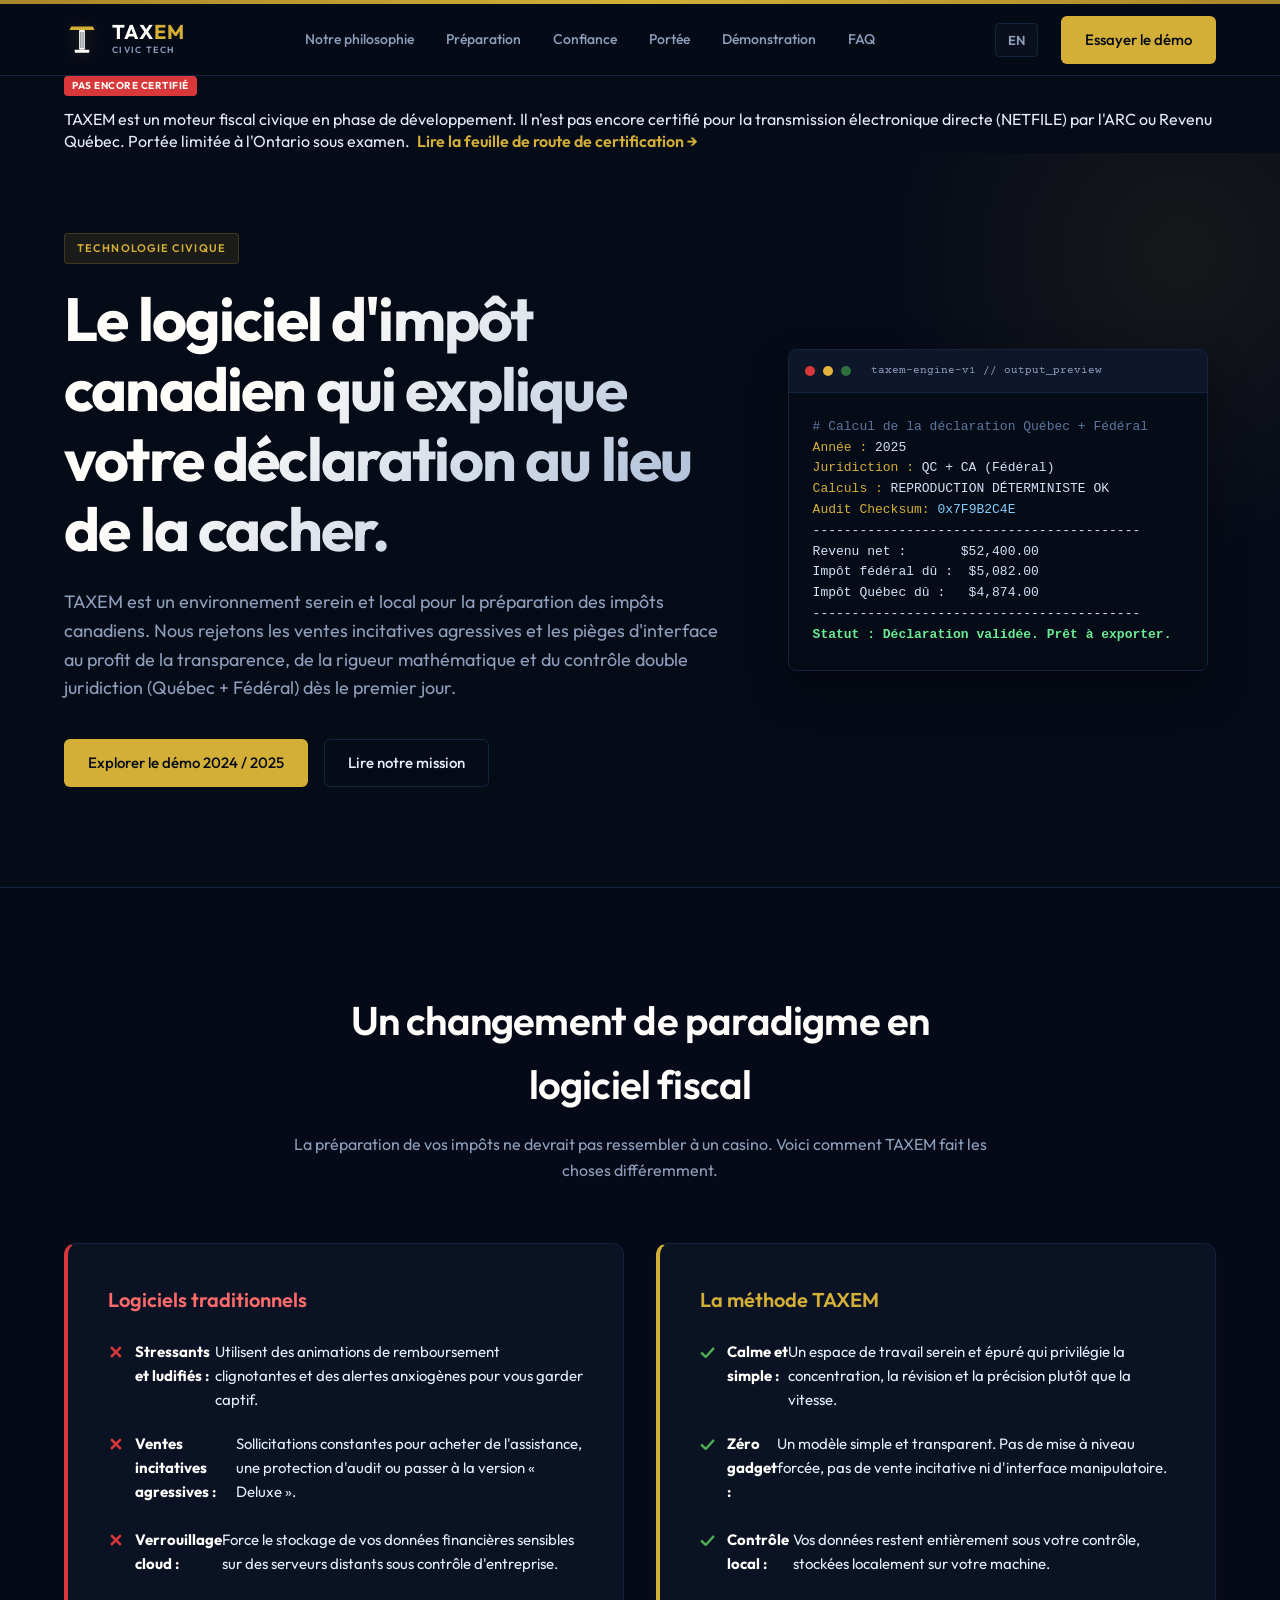
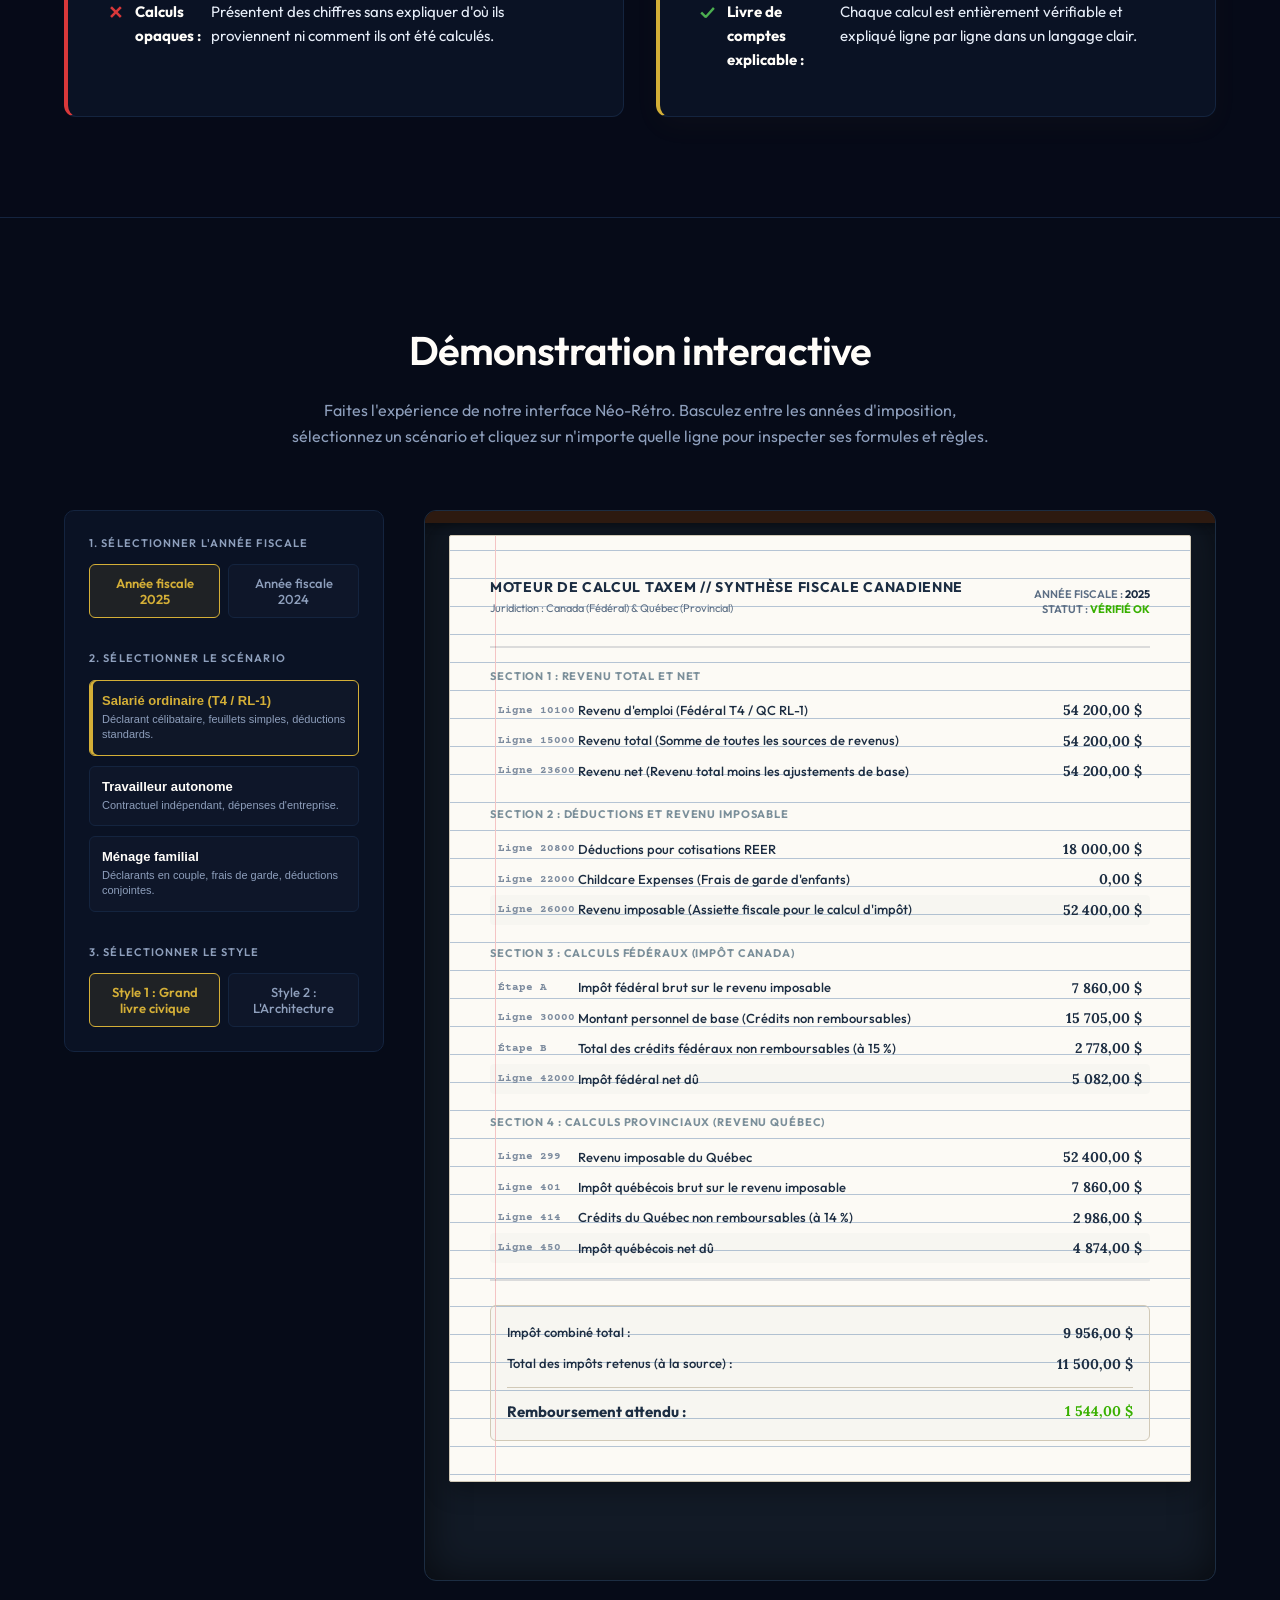
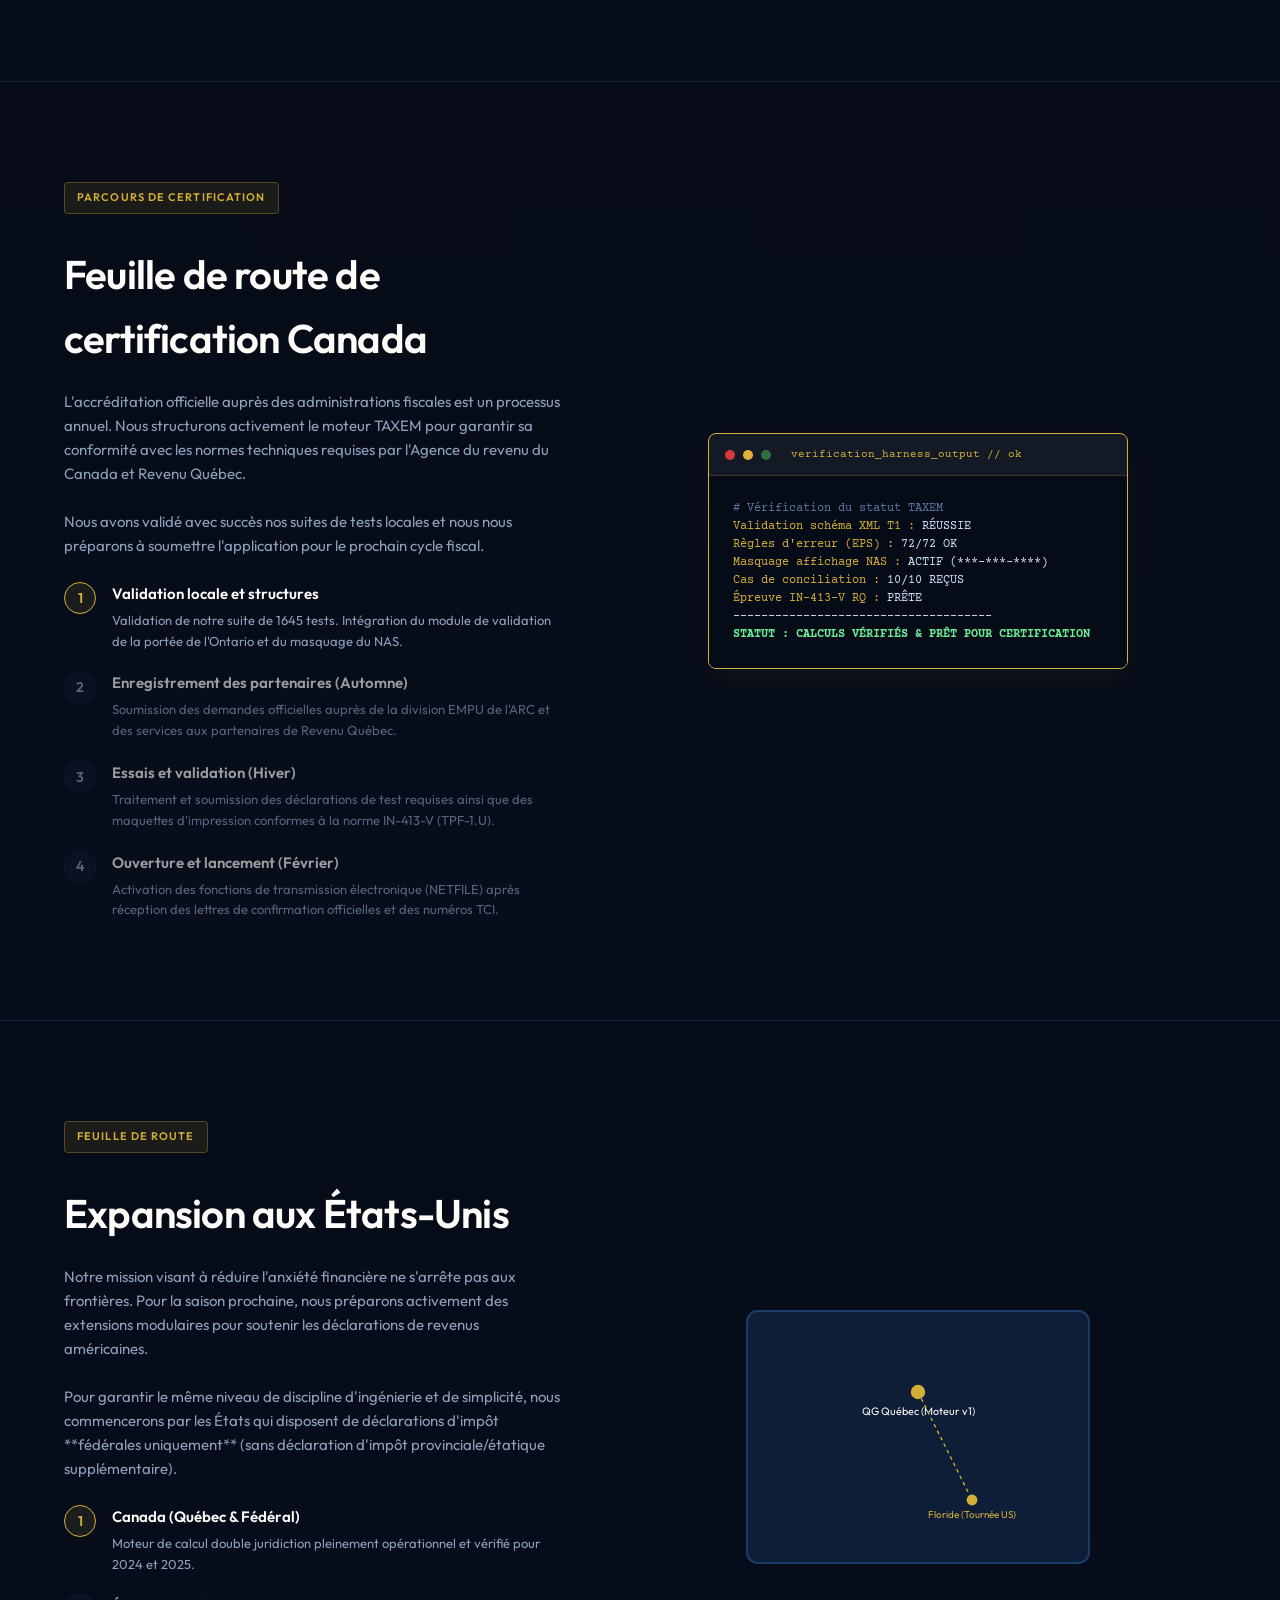
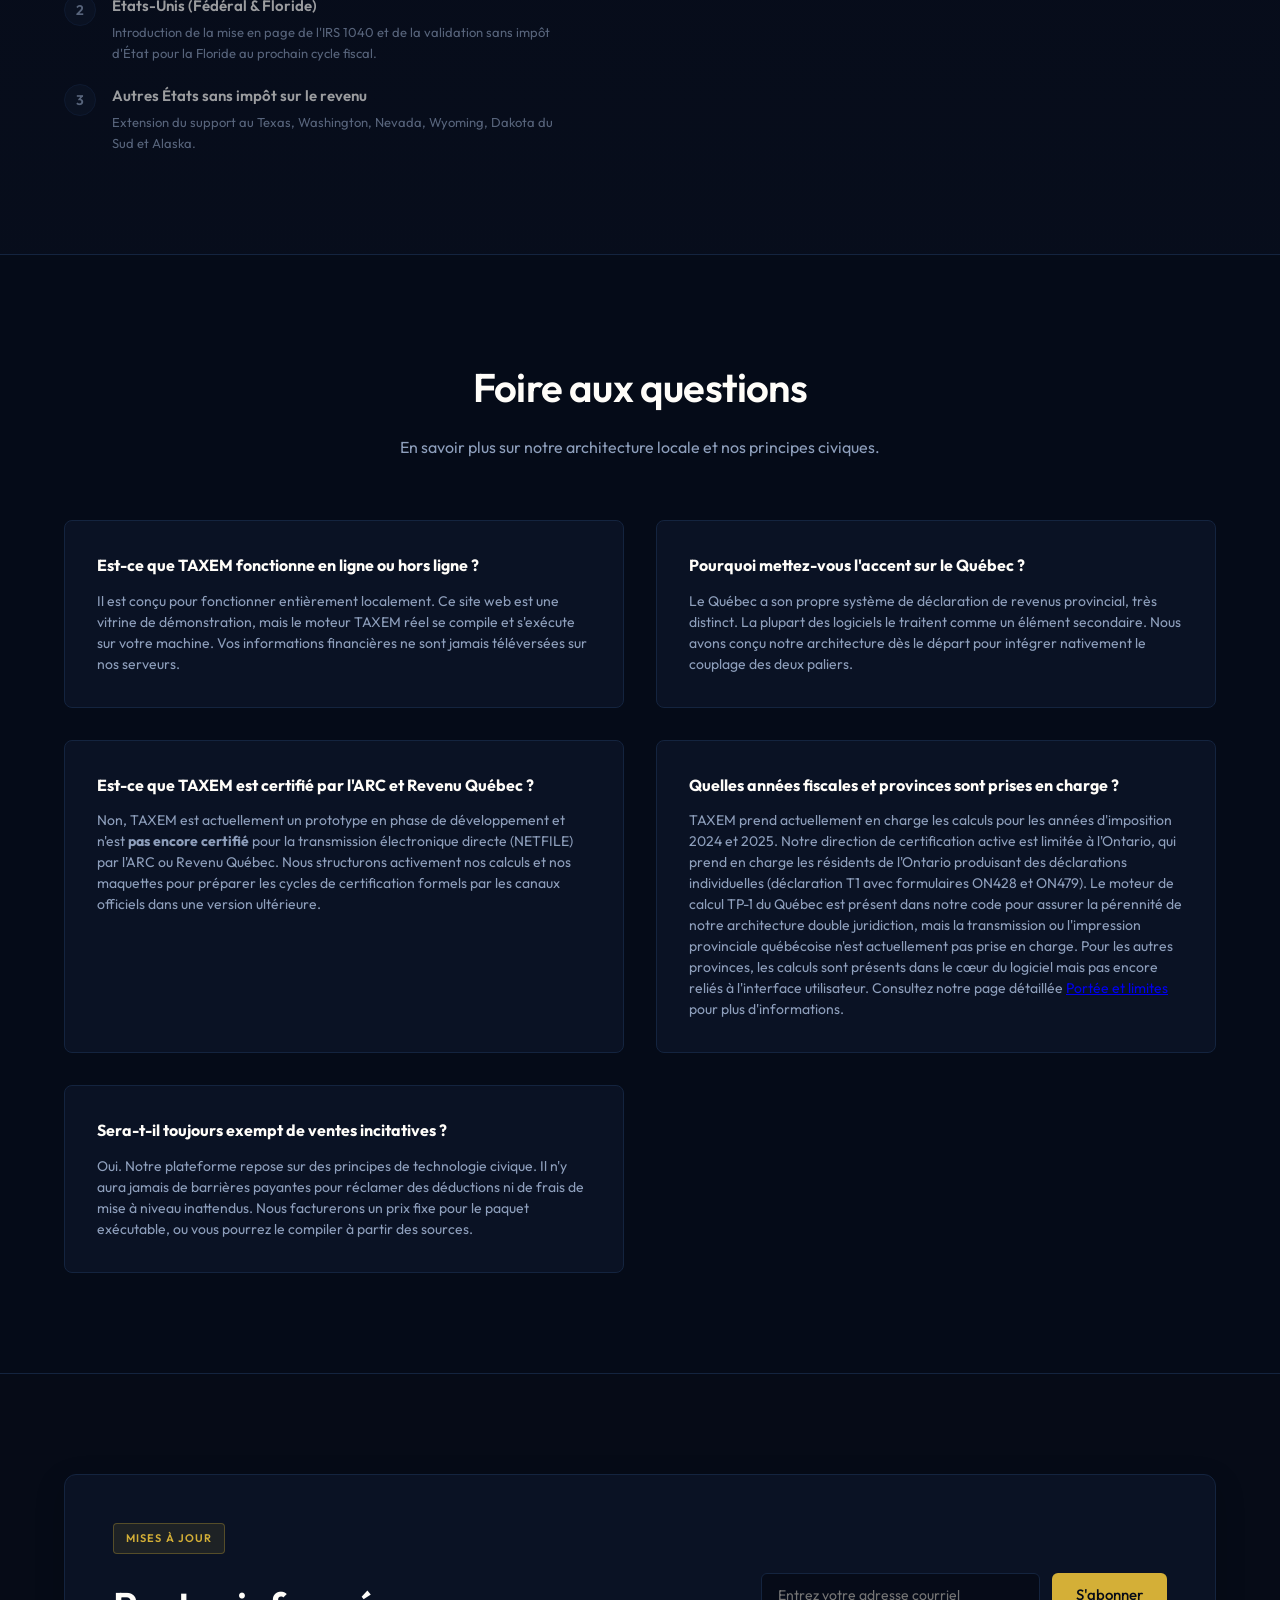
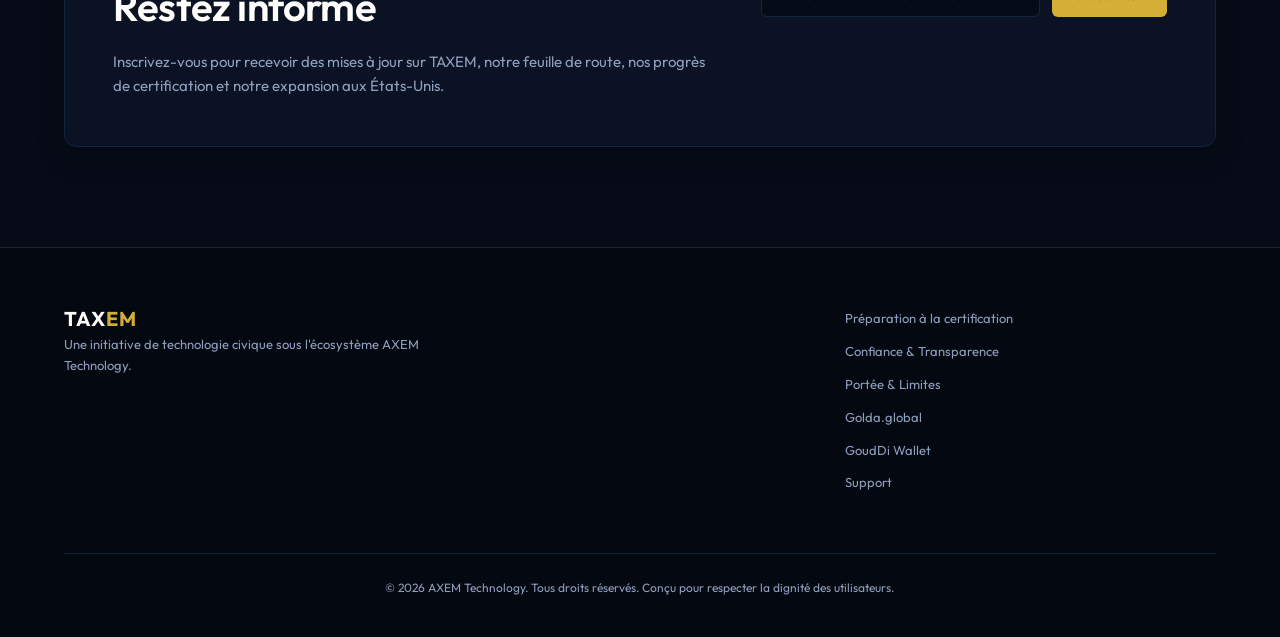
==== commit 91005b44: "feat: add certification-readiness documentation and website updates (EN/FR)" ====
--- a/fr/index.html
+++ b/fr/index.html
@@ -38,16 +38,29 @@
             </a>
             <nav class="nav-links">
                 <a href="#philosophy">Notre philosophie</a>
+                <a href="readiness.html">Préparation</a>
+                <a href="trust.html">Confiance</a>
+                <a href="scope.html">Portée</a>
                 <a href="#demo">Démonstration</a>
-                <a href="#roadmap">Feuille de route US</a>
                 <a href="#faq">FAQ</a>
             </nav>
             <div class="header-cta">
-                <a href="/" class="lang-toggle-btn">EN</a>
+                <a href="../" class="lang-toggle-btn">EN</a>
                 <a href="#demo" class="btn btn-primary" id="headerCtaBtn">Essayer le démo</a>
             </div>
         </div>
     </header>
+
+    <!-- Disclaimer Banner -->
+    <div class="disclaimer-banner">
+        <div class="container disclaimer-container">
+            <span class="disclaimer-badge">PAS ENCORE CERTIFIÉ</span>
+            <span class="disclaimer-text">
+                TAXEM est un moteur fiscal civique en phase de développement. Il n'est pas encore certifié pour la transmission électronique directe (NETFILE) par l'ARC ou Revenu Québec. Portée limitée à l'Ontario sous examen. 
+                <a href="readiness.html" class="disclaimer-link">Lire la feuille de route de certification &rarr;</a>
+            </span>
+        </div>
+    </div>
 
     <main>
         <!-- Hero Section -->
@@ -341,6 +354,74 @@
                                     <span class="formula-label">Formule déterministe :</span>
                                     <code class="formula-code" id="explanationFormula">Sélectionnez un élément ci-dessus</code>
                                 </div>
+                            </div>
+                        </div>
+                    </div>
+                </div>
+            </div>
+        </section>
+
+        <!-- Certification Roadmap Section -->
+        <section id="certification-roadmap" class="roadmap-section" style="border-top: 1px solid var(--color-border); background-color: rgba(6,11,24,0.2);">
+            <div class="container">
+                <div class="roadmap-wrapper">
+                    <div class="roadmap-text">
+                        <span class="badge badge-gold">PARCOURS DE CERTIFICATION</span>
+                        <h2>Feuille de route de certification Canada</h2>
+                        <p>
+                            L'accréditation officielle auprès des administrations fiscales est un processus annuel. Nous structurons activement le moteur TAXEM pour garantir sa conformité avec les normes techniques requises par l'Agence du revenu du Canada et Revenu Québec.
+                        </p>
+                        <p>
+                            Nous avons validé avec succès nos suites de tests locales et nous nous préparons à soumettre l'application pour le prochain cycle fiscal.
+                        </p>
+                        <div class="roadmap-steps">
+                            <div class="roadmap-step active">
+                                <span class="step-num">1</span>
+                                <div>
+                                    <h4>Validation locale et structures</h4>
+                                    <p>Validation de notre suite de 1645 tests. Intégration du module de validation de la portée de l'Ontario et du masquage du NAS.</p>
+                                </div>
+                            </div>
+                            <div class="roadmap-step">
+                                <span class="step-num">2</span>
+                                <div>
+                                    <h4>Enregistrement des partenaires (Automne)</h4>
+                                    <p>Soumission des demandes officielles auprès de la division EMPU de l'ARC et des services aux partenaires de Revenu Québec.</p>
+                                </div>
+                            </div>
+                            <div class="roadmap-step">
+                                <span class="step-num">3</span>
+                                <div>
+                                    <h4>Essais et validation (Hiver)</h4>
+                                    <p>Traitement et soumission des déclarations de test requises ainsi que des maquettes d'impression conformes à la norme IN-413-V (TPF-1.U).</p>
+                                </div>
+                            </div>
+                            <div class="roadmap-step">
+                                <span class="step-num">4</span>
+                                <div>
+                                    <h4>Ouverture et lancement (Février)</h4>
+                                    <p>Activation des fonctions de transmission électronique (NETFILE) après réception des lettres de confirmation officielles et des numéros TCI.</p>
+                                </div>
+                            </div>
+                        </div>
+                    </div>
+                    <div class="roadmap-graphic">
+                        <div class="mock-device-wrapper" style="border-color: var(--color-gold); box-shadow: 0 10px 30px rgba(212, 175, 55, 0.05);">
+                            <div class="mock-header" style="background-color: rgba(212, 175, 55, 0.05); border-bottom-color: rgba(212, 175, 55, 0.2);">
+                                <div class="dot red"></div>
+                                <div class="dot yellow"></div>
+                                <div class="dot green"></div>
+                                <span class="mock-title" style="color: var(--color-gold);">verification_harness_output // ok</span>
+                            </div>
+                            <div class="mock-body" style="font-size: 12px; line-height: 1.5;">
+                                <span class="comment"># Vérification du statut TAXEM</span><br>
+                                <span class="key">Validation schéma XML T1 :</span> RÉUSSIE<br>
+                                <span class="key">Règles d'erreur (EPS) :</span> 72/72 OK<br>
+                                <span class="key">Masquage affichage NAS :</span> ACTIF (***-***-****)<br>
+                                <span class="key">Cas de conciliation :</span> 10/10 REÇUS<br>
+                                <span class="key">Épreuve IN-413-V RQ :</span> PRÊTE<br>
+                                -------------------------------------<br>
+                                <span class="success">STATUT : CALCULS VÉRIFIÉS & PRÊT POUR CERTIFICATION</span>
                             </div>
                         </div>
                     </div>
@@ -418,8 +499,12 @@
                         <p>Le Québec a son propre système de déclaration de revenus provincial, très distinct. La plupart des logiciels le traitent comme un élément secondaire. Nous avons conçu notre architecture dès le départ pour intégrer nativement le couplage des deux paliers.</p>
                     </div>
                     <div class="faq-card">
-                        <h4>Est-il certifié par l'ARC et Revenu Québec ?</h4>
-                        <p>Il s'agit actuellement d'un prototype et d'une démonstration des calculs fiscaux pour 2024 et 2025. Nous structurons activement nos calculs pour préparer les cycles de certification formels.</p>
+                        <h4>Est-ce que TAXEM est certifié par l'ARC et Revenu Québec ?</h4>
+                        <p>Non, TAXEM est actuellement un prototype en phase de développement et n'est <strong>pas encore certifié</strong> pour la transmission électronique directe (NETFILE) par l'ARC ou Revenu Québec. Nous structurons activement nos calculs et nos maquettes pour préparer les cycles de certification formels par les canaux officiels dans une version ultérieure.</p>
+                    </div>
+                    <div class="faq-card">
+                        <h4>Quelles années fiscales et provinces sont prises en charge ?</h4>
+                        <p>TAXEM prend actuellement en charge les calculs pour les années d'imposition 2024 et 2025. Notre direction de certification active est limitée à l'Ontario, qui prend en charge les résidents de l'Ontario produisant des déclarations individuelles (déclaration T1 avec formulaires ON428 et ON479). Le moteur de calcul TP-1 du Québec est présent dans notre code pour assurer la pérennité de notre architecture double juridiction, mais la transmission ou l'impression provinciale québécoise n'est actuellement pas prise en charge. Pour les autres provinces, les calculs sont présents dans le cœur du logiciel mais pas encore reliés à l'interface utilisateur. Consultez notre page détaillée <a href="scope.html">Portée et limites</a> pour plus d'informations.</p>
                     </div>
                     <div class="faq-card">
                         <h4>Sera-t-il toujours exempt de ventes incitatives ?</h4>
@@ -462,10 +547,11 @@
                 <p>Une initiative de technologie civique sous l'écosystème AXEM Technology.</p>
             </div>
             <div class="footer-links">
-                <a href="#philosophy">Mission</a>
+                <a href="readiness.html">Préparation à la certification</a>
+                <a href="trust.html">Confiance & Transparence</a>
+                <a href="scope.html">Portée & Limites</a>
                 <a href="https://golda.global" target="_blank" rel="noopener">Golda.global</a>
                 <a href="https://gouddi.app" target="_blank" rel="noopener">GoudDi Wallet</a>
-                <a href="https://axem-sx.org" target="_blank" rel="noopener">AXEM-SX</a>
                 <a href="mailto:goldaxem@gmail.com">Support</a>
             </div>
             <div class="footer-copyright">
--- a/style.css
+++ b/style.css
@@ -1315,3 +1315,50 @@
         width: 60px;
     }
 }
+}
+
+/* Disclaimer Banner */
+.disclaimer-banner {
+    background-color: rgba(217, 56, 58, 0.1);
+    border-bottom: 1px solid rgba(217, 56, 58, 0.2);
+    padding: 12px 0;
+    font-size: 13px;
+    color: var(--color-text-muted);
+    position: relative;
+    z-index: 10;
+}
+
+.disclaimer-container {
+    display: flex;
+    align-items: center;
+    gap: 12px;
+    flex-wrap: wrap;
+}
+
+.disclaimer-badge {
+    background-color: var(--color-red);
+    color: #FFFDF9;
+    font-size: 10px;
+    font-weight: 700;
+    padding: 2px 8px;
+    border-radius: 4px;
+    letter-spacing: 0.05em;
+    text-transform: uppercase;
+}
+
+.disclaimer-text {
+    line-height: 1.4;
+}
+
+.disclaimer-link {
+    color: var(--color-gold);
+    text-decoration: none;
+    font-weight: 600;
+    margin-left: 4px;
+    transition: color 0.2s ease;
+}
+
+.disclaimer-link:hover {
+    color: var(--color-gold-hover);
+}
+
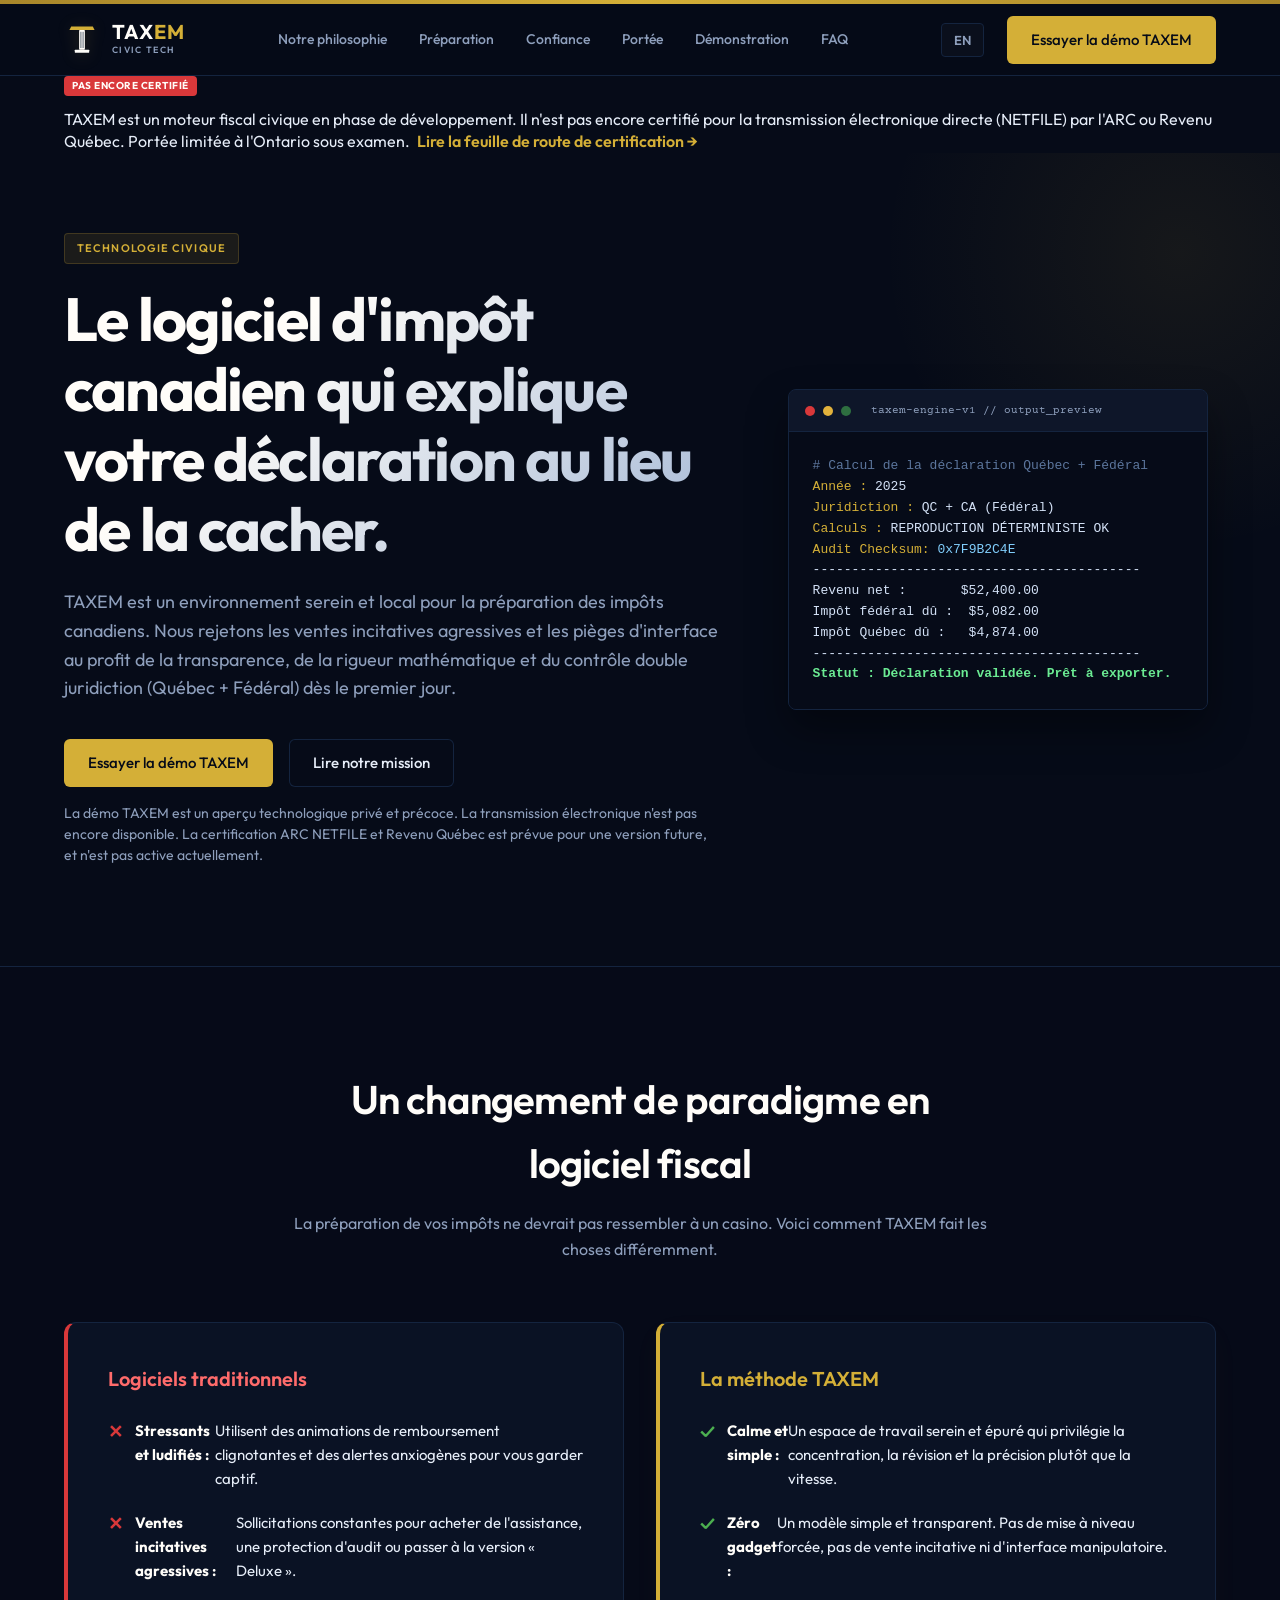
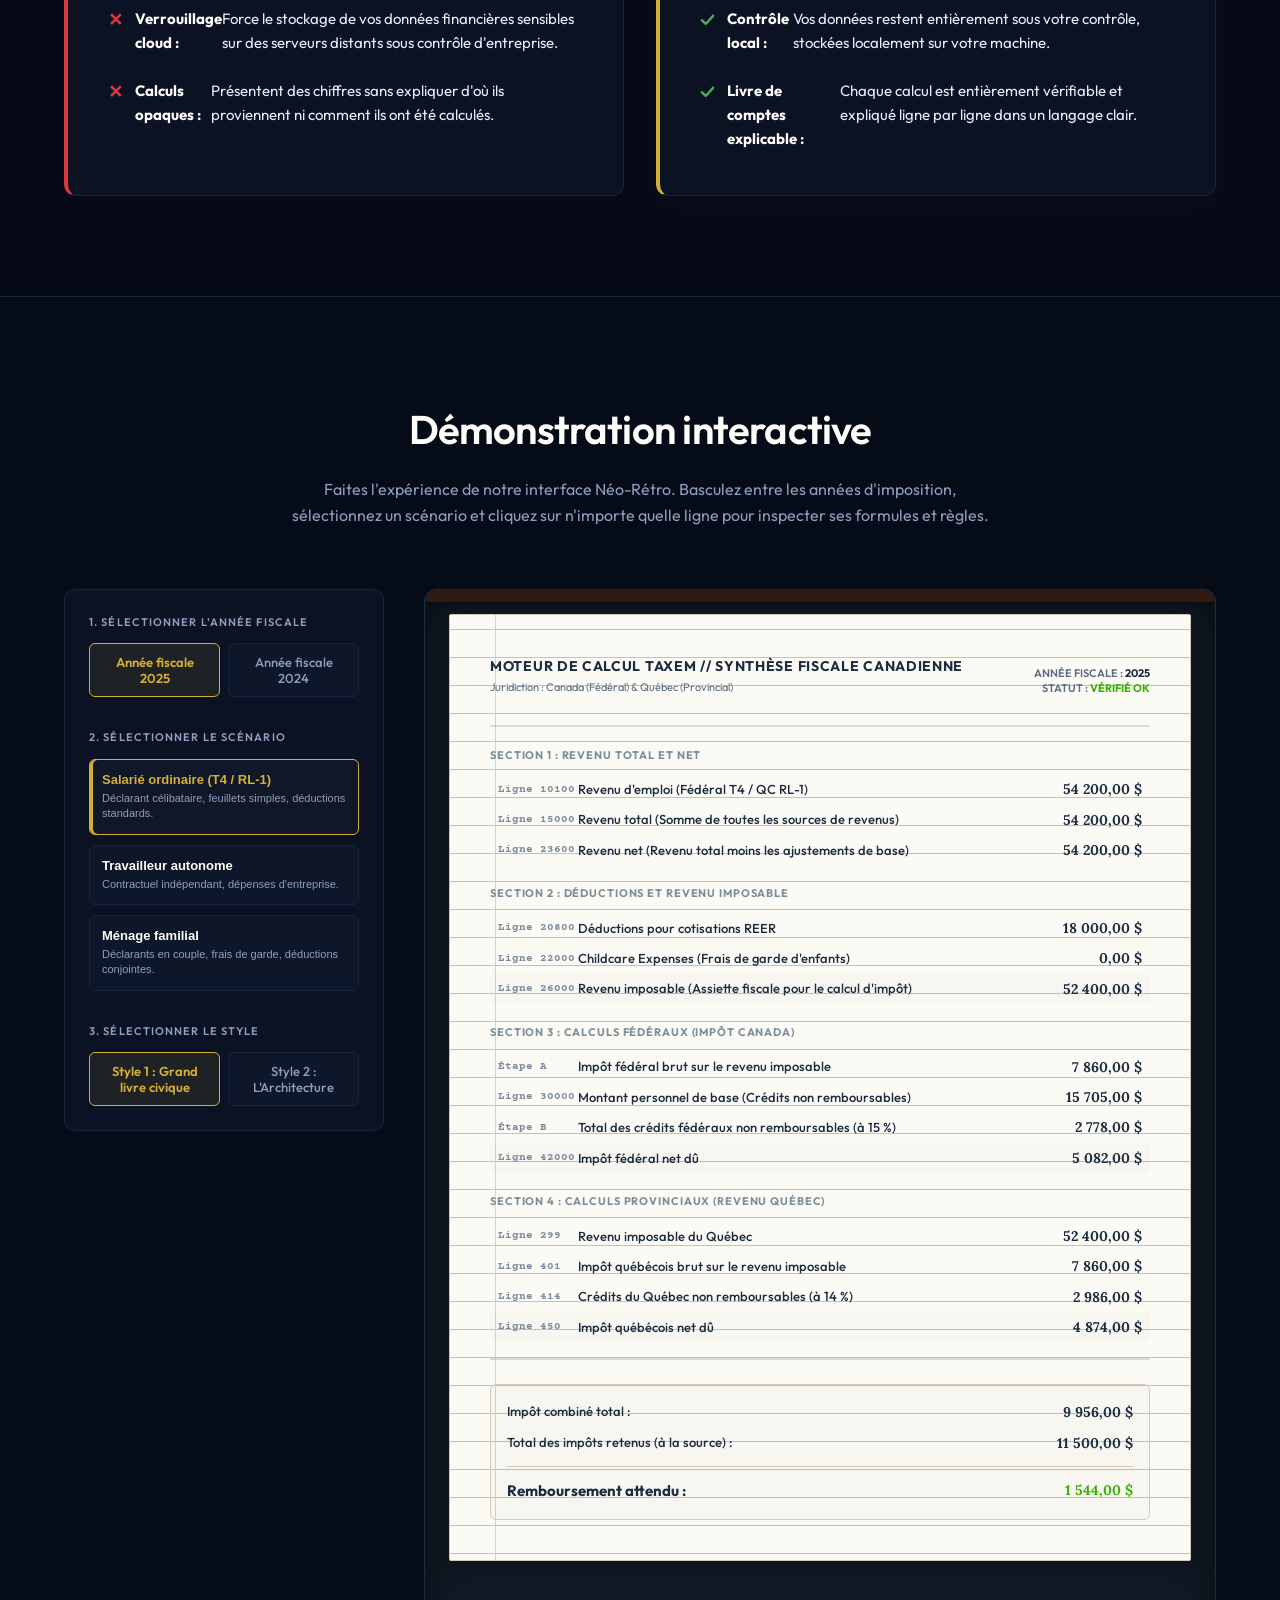
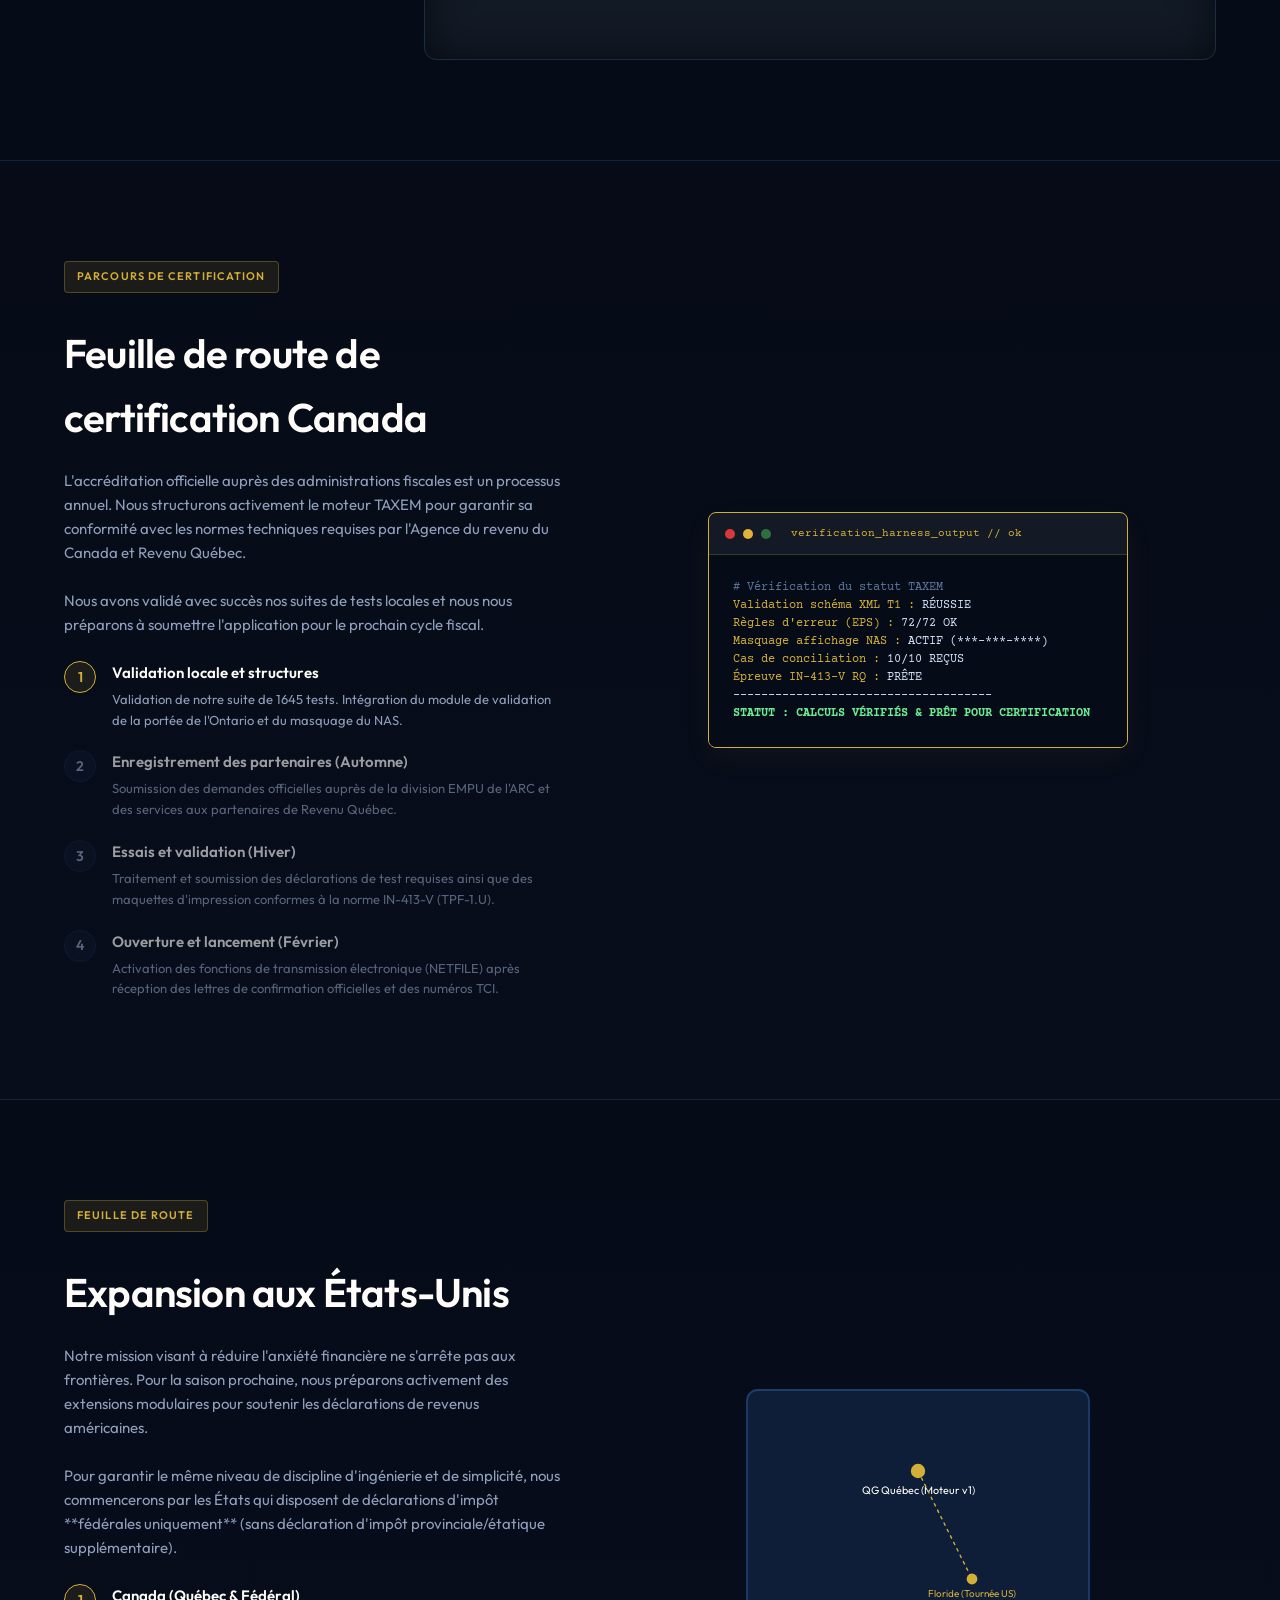
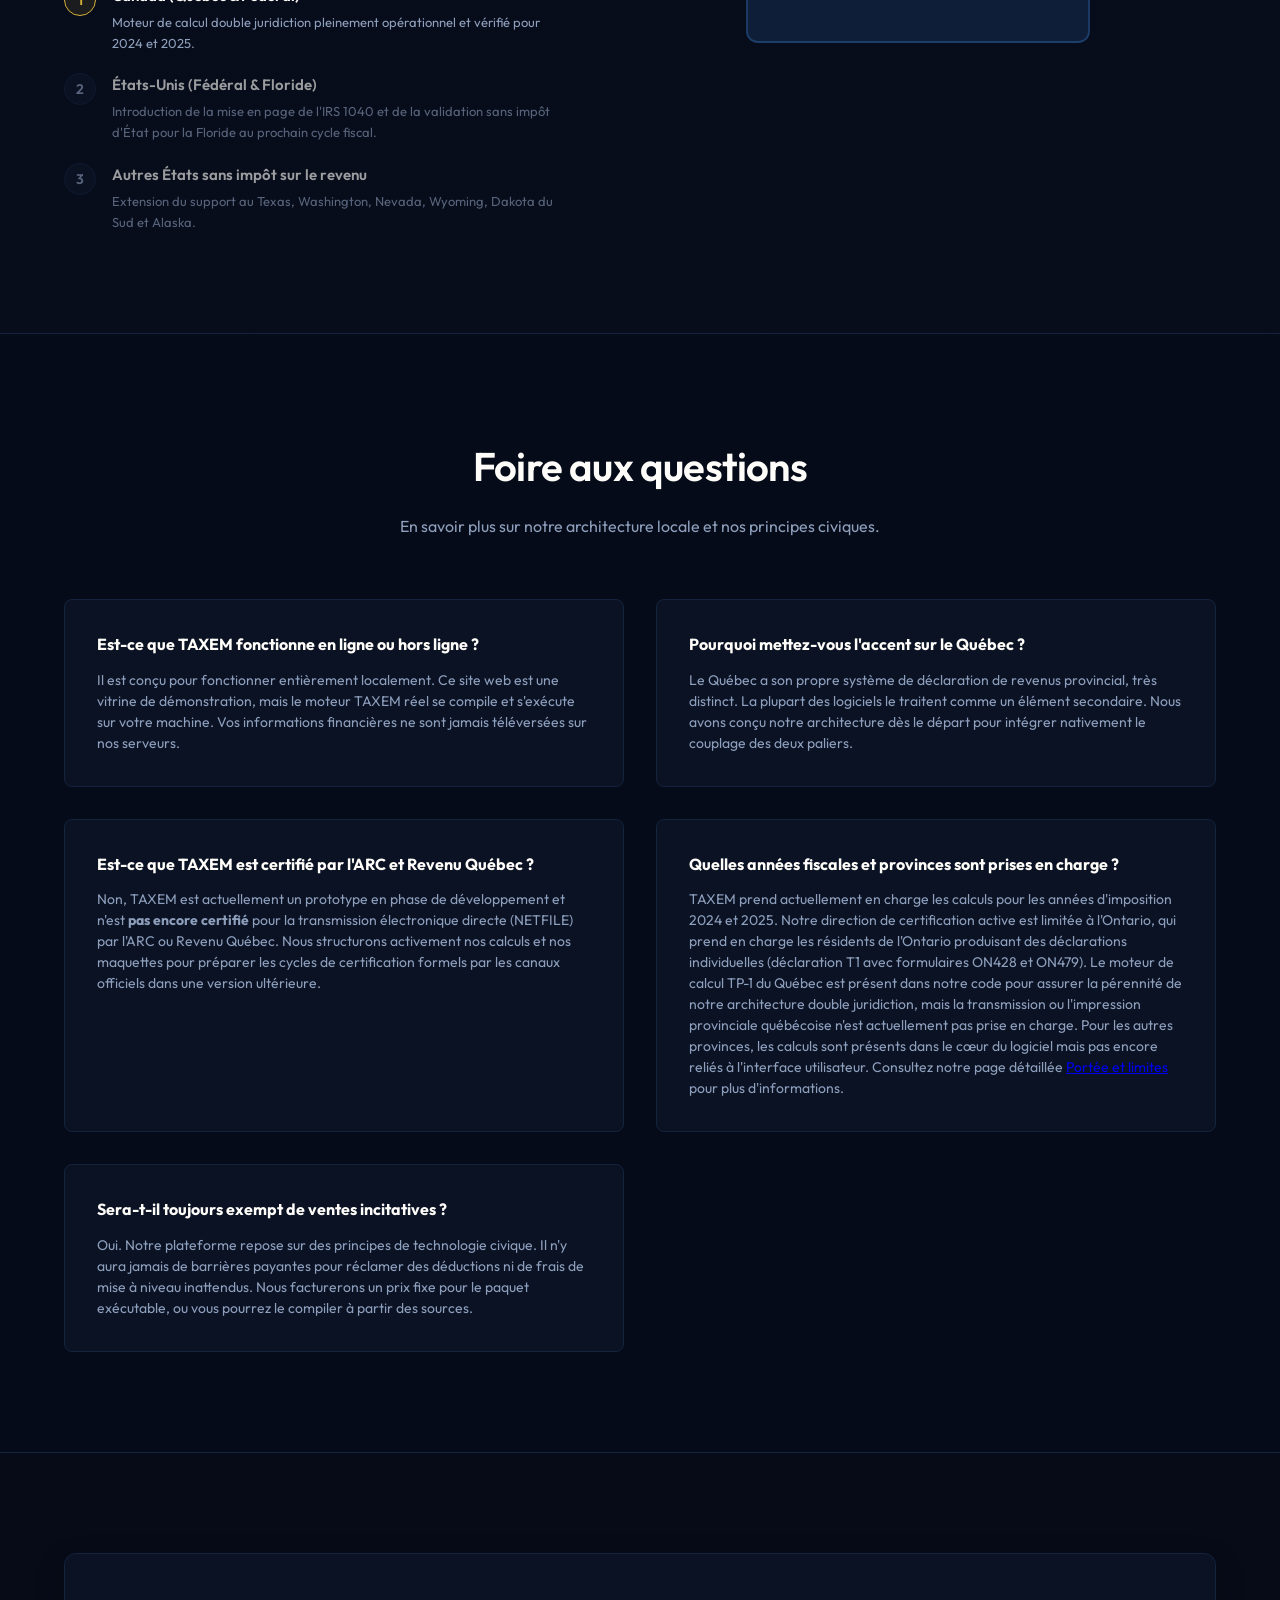
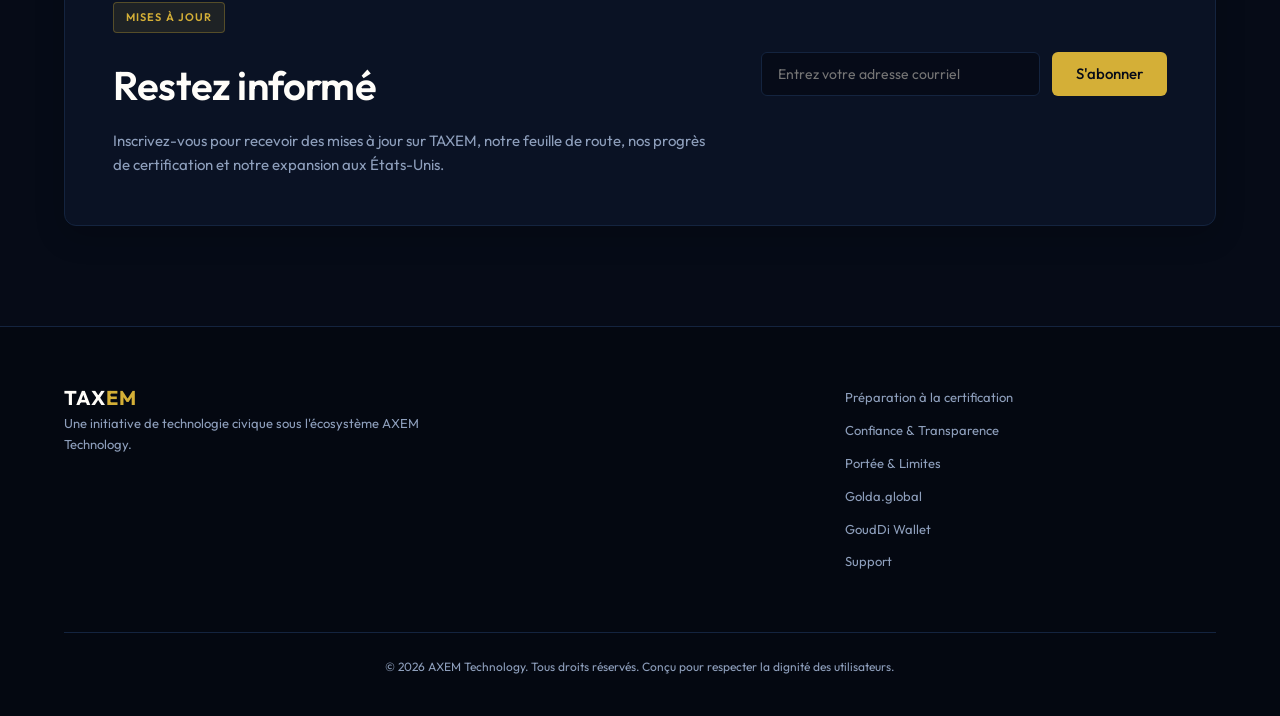
==== commit b619718f: "feat: add demo cta to homepage" ====
--- a/fr/index.html
+++ b/fr/index.html
@@ -46,7 +46,7 @@
             </nav>
             <div class="header-cta">
                 <a href="../" class="lang-toggle-btn">EN</a>
-                <a href="#demo" class="btn btn-primary" id="headerCtaBtn">Essayer le démo</a>
+                <a href="https://demo.taxem.ca/taxem/" class="btn btn-primary" id="headerCtaBtn">Essayer la démo TAXEM</a>
             </div>
         </div>
     </header>
@@ -73,9 +73,13 @@
                         TAXEM est un environnement serein et local pour la préparation des impôts canadiens. Nous rejetons les ventes incitatives agressives et les pièges d'interface au profit de la transparence, de la rigueur mathématique et du contrôle double juridiction (Québec + Fédéral) dès le premier jour.
                     </p>
                     <div class="hero-actions">
-                        <a href="#demo" class="btn btn-gold">Explorer le démo 2024 / 2025</a>
+                        <a href="https://demo.taxem.ca/taxem/" class="btn btn-gold">Essayer la démo TAXEM</a>
                         <a href="#philosophy" class="btn btn-secondary">Lire notre mission</a>
                     </div>
+                    <p class="hero-disclaimer">
+                        La démo TAXEM est un aperçu technologique privé et précoce. La transmission électronique n'est pas encore disponible.
+                        La certification ARC NETFILE et Revenu Québec est prévue pour une version future, et n'est pas active actuellement.
+                    </p>
                 </div>
                 <div class="hero-graphic">
                     <div class="mock-device-wrapper">
--- a/style.css
+++ b/style.css
@@ -298,6 +298,14 @@
     gap: 16px;
 }
 
+.hero-disclaimer {
+    max-width: 760px;
+    margin-top: 16px;
+    font-size: 14px;
+    line-height: 1.5;
+    color: var(--color-text-muted);
+}
+
 .hero-graphic {
     display: flex;
     justify-content: center;
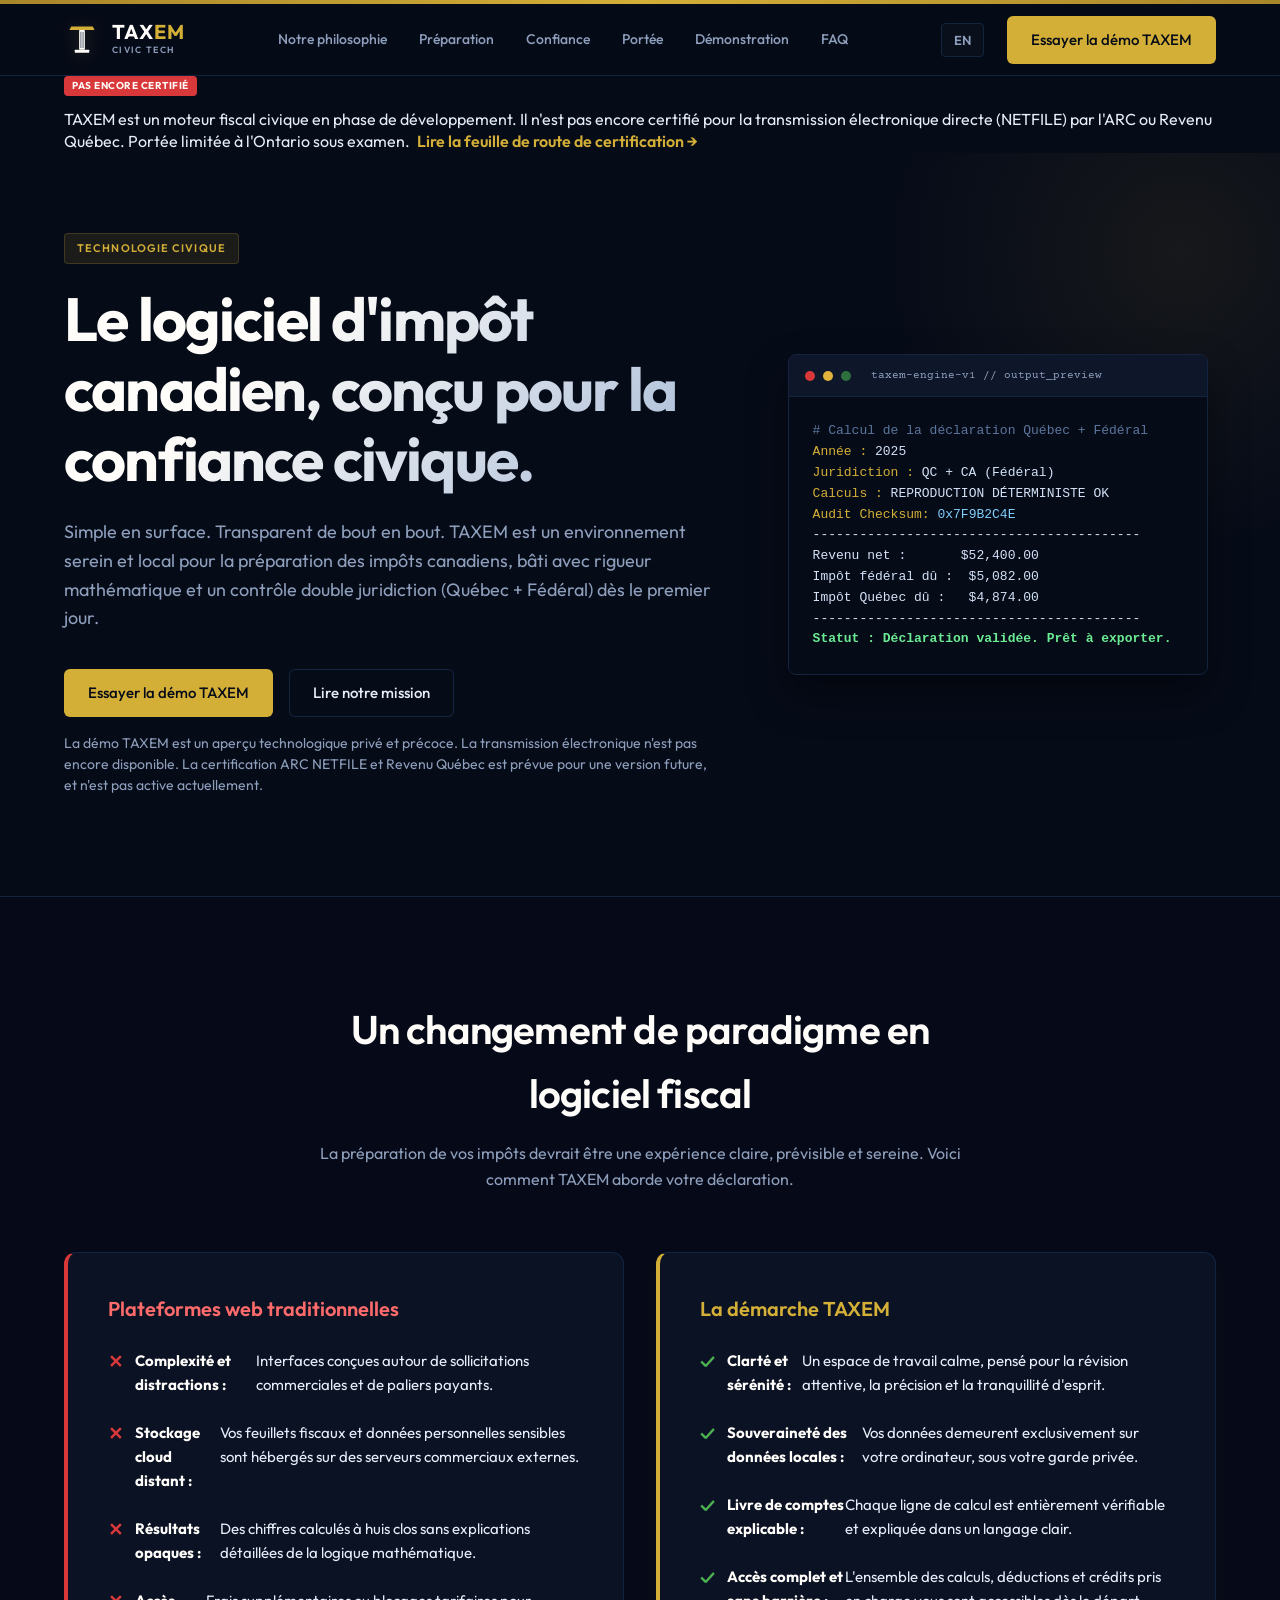
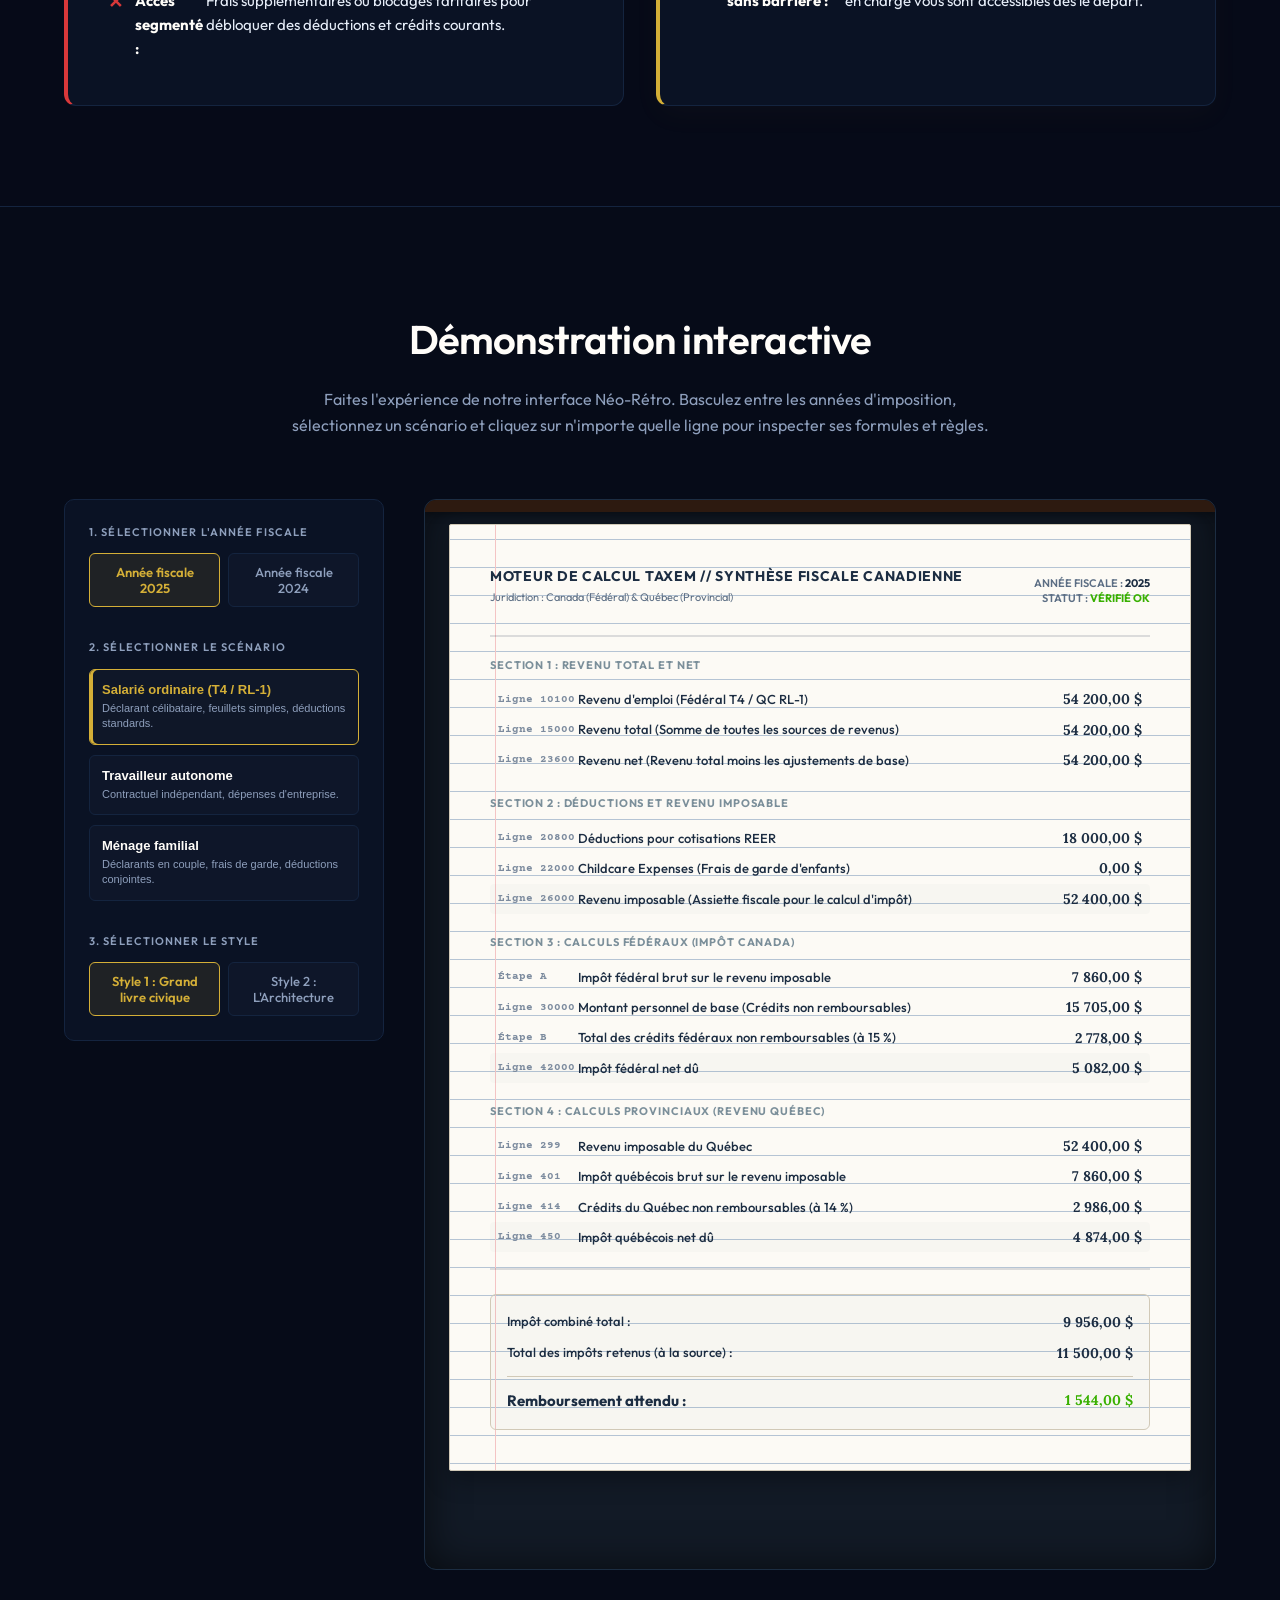
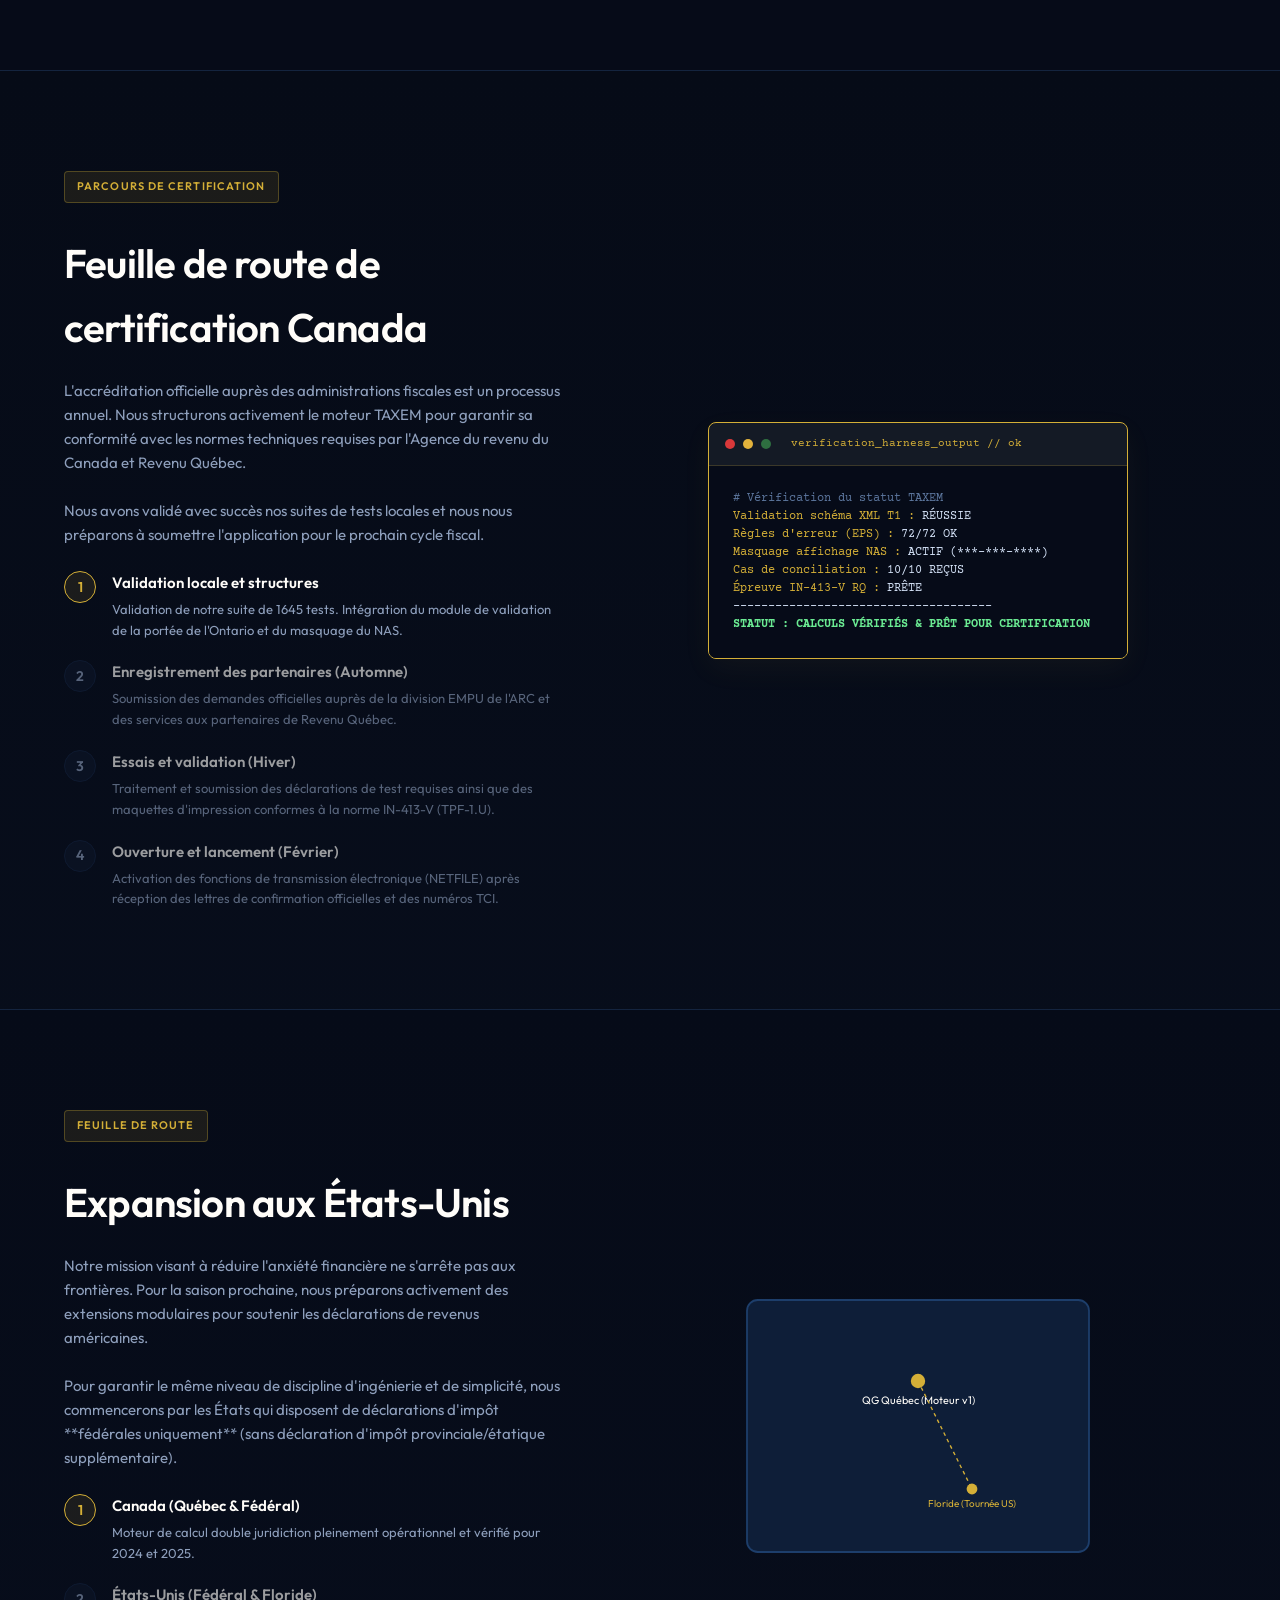
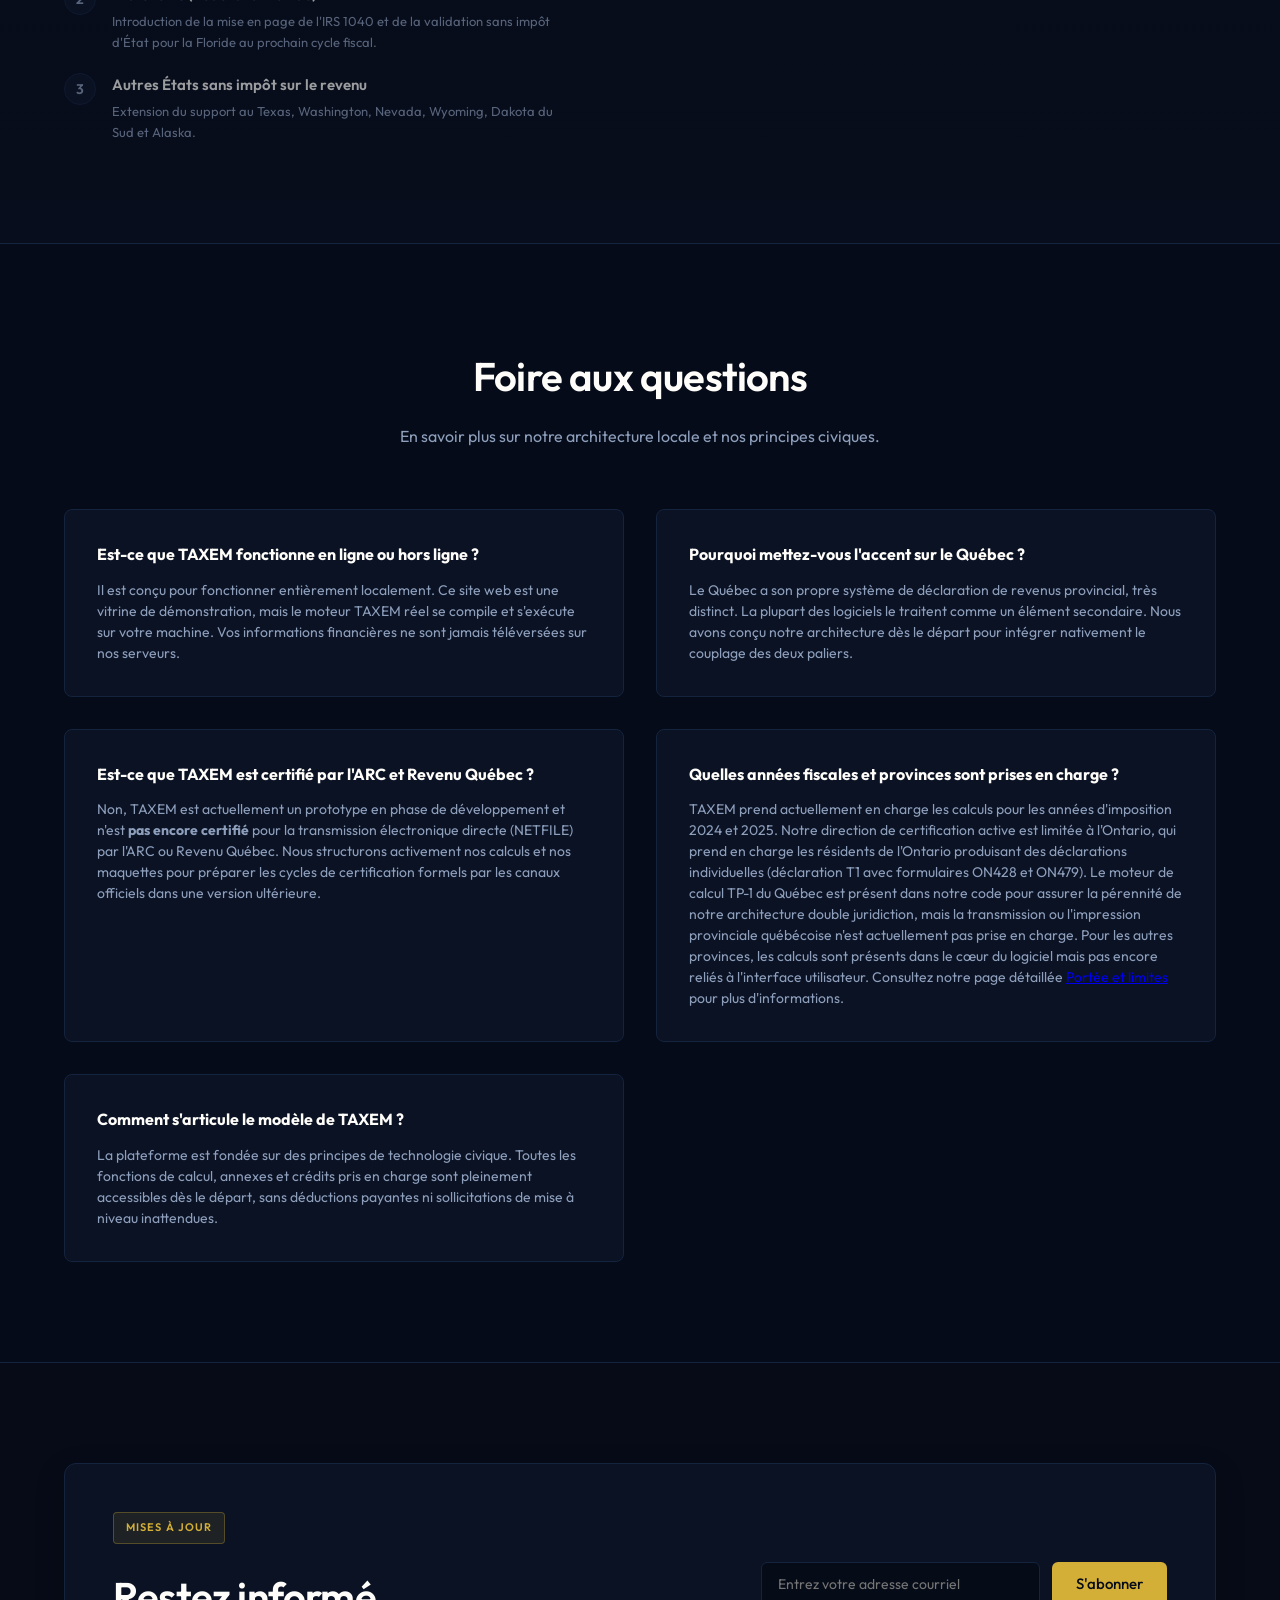
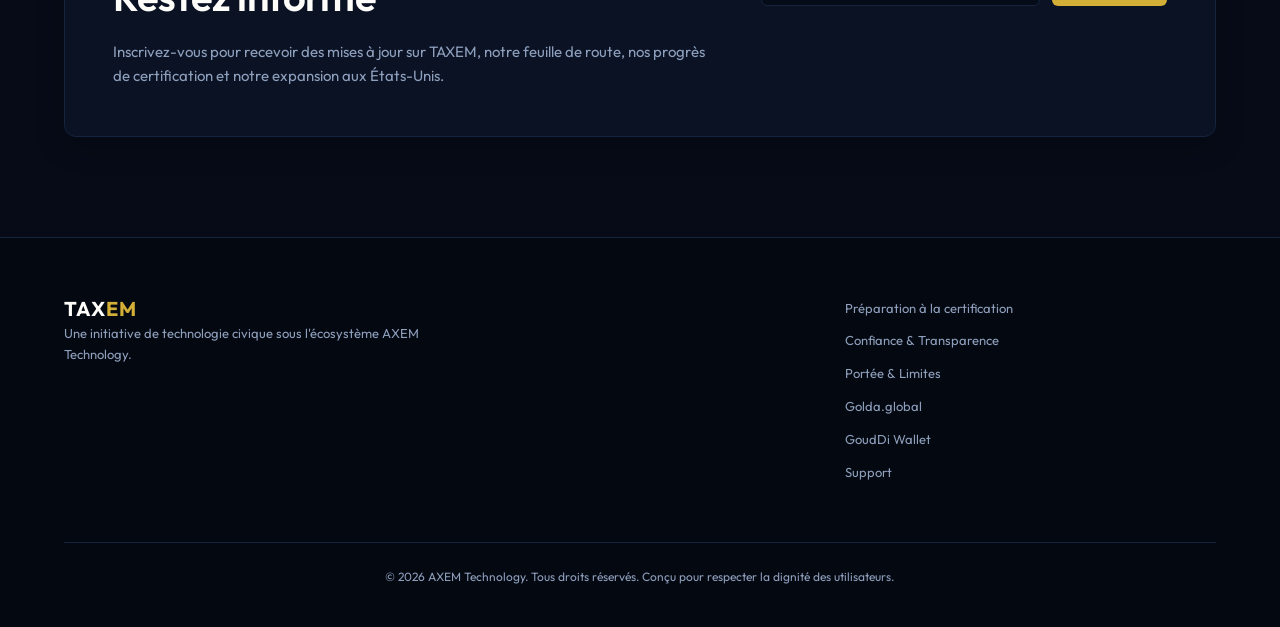
==== commit 549432a6: "Refine messaging posture and Quebec French translations for civic trust" ====
--- a/fr/index.html
+++ b/fr/index.html
@@ -68,9 +68,9 @@
             <div class="container hero-container">
                 <div class="hero-content">
                     <span class="badge">TECHNOLOGIE CIVIQUE</span>
-                    <h1>Le logiciel d'impôt canadien qui explique votre déclaration au lieu de la cacher.</h1>
+                    <h1>Le logiciel d'impôt canadien, conçu pour la confiance civique.</h1>
                     <p class="hero-lead">
-                        TAXEM est un environnement serein et local pour la préparation des impôts canadiens. Nous rejetons les ventes incitatives agressives et les pièges d'interface au profit de la transparence, de la rigueur mathématique et du contrôle double juridiction (Québec + Fédéral) dès le premier jour.
+                        Simple en surface. Transparent de bout en bout. TAXEM est un environnement serein et local pour la préparation des impôts canadiens, bâti avec rigueur mathématique et un contrôle double juridiction (Québec + Fédéral) dès le premier jour.
                     </p>
                     <div class="hero-actions">
                         <a href="https://demo.taxem.ca/taxem/" class="btn btn-gold">Essayer la démo TAXEM</a>
@@ -112,48 +112,48 @@
             <div class="container">
                 <div class="section-header">
                     <h2>Un changement de paradigme en logiciel fiscal</h2>
-                    <p>La préparation de vos impôts ne devrait pas ressembler à un casino. Voici comment TAXEM fait les choses différemment.</p>
+                    <p>La préparation de vos impôts devrait être une expérience claire, prévisible et sereine. Voici comment TAXEM aborde votre déclaration.</p>
                 </div>
                 <div class="comparison-grid">
                     <div class="comparison-card bad">
-                        <h3>Logiciels traditionnels</h3>
+                        <h3>Plateformes web traditionnelles</h3>
                         <ul class="comparison-list">
                             <li>
                                 <span class="icon">✕</span>
-                                <strong>Stressants et ludifiés :</strong> Utilisent des animations de remboursement clignotantes et des alertes anxiogènes pour vous garder captif.
+                                <strong>Complexité et distractions :</strong> Interfaces conçues autour de sollicitations commerciales et de paliers payants.
                             </li>
                             <li>
                                 <span class="icon">✕</span>
-                                <strong>Ventes incitatives agressives :</strong> Sollicitations constantes pour acheter de l'assistance, une protection d'audit ou passer à la version « Deluxe ».
+                                <strong>Stockage cloud distant :</strong> Vos feuillets fiscaux et données personnelles sensibles sont hébergés sur des serveurs commerciaux externes.
                             </li>
                             <li>
                                 <span class="icon">✕</span>
-                                <strong>Verrouillage cloud :</strong> Force le stockage de vos données financières sensibles sur des serveurs distants sous contrôle d'entreprise.
+                                <strong>Résultats opaques :</strong> Des chiffres calculés à huis clos sans explications détaillées de la logique mathématique.
                             </li>
                             <li>
                                 <span class="icon">✕</span>
-                                <strong>Calculs opaques :</strong> Présentent des chiffres sans expliquer d'où ils proviennent ni comment ils ont été calculés.
+                                <strong>Accès segmenté :</strong> Frais supplémentaires ou blocages tarifaires pour débloquer des déductions et crédits courants.
                             </li>
                         </ul>
                     </div>
                     <div class="comparison-card good">
-                        <h3>La méthode TAXEM</h3>
+                        <h3>La démarche TAXEM</h3>
                         <ul class="comparison-list">
                             <li>
                                 <span class="icon">✓</span>
-                                <strong>Calme et simple :</strong> Un espace de travail serein et épuré qui privilégie la concentration, la révision et la précision plutôt que la vitesse.
+                                <strong>Clarté et sérénité :</strong> Un espace de travail calme, pensé pour la révision attentive, la précision et la tranquillité d'esprit.
                             </li>
                             <li>
                                 <span class="icon">✓</span>
-                                <strong>Zéro gadget :</strong> Un modèle simple et transparent. Pas de mise à niveau forcée, pas de vente incitative ni d'interface manipulatoire.
+                                <strong>Souveraineté des données locales :</strong> Vos données demeurent exclusivement sur votre ordinateur, sous votre garde privée.
                             </li>
                             <li>
                                 <span class="icon">✓</span>
-                                <strong>Contrôle local :</strong> Vos données restent entièrement sous votre contrôle, stockées localement sur votre machine.
+                                <strong>Livre de comptes explicable :</strong> Chaque ligne de calcul est entièrement vérifiable et expliquée dans un langage clair.
                             </li>
                             <li>
                                 <span class="icon">✓</span>
-                                <strong>Livre de comptes explicable :</strong> Chaque calcul est entièrement vérifiable et expliqué ligne par ligne dans un langage clair.
+                                <strong>Accès complet et sans barrière :</strong> L'ensemble des calculs, déductions et crédits pris en charge vous sont accessibles dès le départ.
                             </li>
                         </ul>
                     </div>
@@ -511,8 +511,8 @@
                         <p>TAXEM prend actuellement en charge les calculs pour les années d'imposition 2024 et 2025. Notre direction de certification active est limitée à l'Ontario, qui prend en charge les résidents de l'Ontario produisant des déclarations individuelles (déclaration T1 avec formulaires ON428 et ON479). Le moteur de calcul TP-1 du Québec est présent dans notre code pour assurer la pérennité de notre architecture double juridiction, mais la transmission ou l'impression provinciale québécoise n'est actuellement pas prise en charge. Pour les autres provinces, les calculs sont présents dans le cœur du logiciel mais pas encore reliés à l'interface utilisateur. Consultez notre page détaillée <a href="scope.html">Portée et limites</a> pour plus d'informations.</p>
                     </div>
                     <div class="faq-card">
-                        <h4>Sera-t-il toujours exempt de ventes incitatives ?</h4>
-                        <p>Oui. Notre plateforme repose sur des principes de technologie civique. Il n'y aura jamais de barrières payantes pour réclamer des déductions ni de frais de mise à niveau inattendus. Nous facturerons un prix fixe pour le paquet exécutable, ou vous pourrez le compiler à partir des sources.</p>
+                        <h4>Comment s'articule le modèle de TAXEM ?</h4>
+                        <p>La plateforme est fondée sur des principes de technologie civique. Toutes les fonctions de calcul, annexes et crédits pris en charge sont pleinement accessibles dès le départ, sans déductions payantes ni sollicitations de mise à niveau inattendues.</p>
                     </div>
                 </div>
             </div>
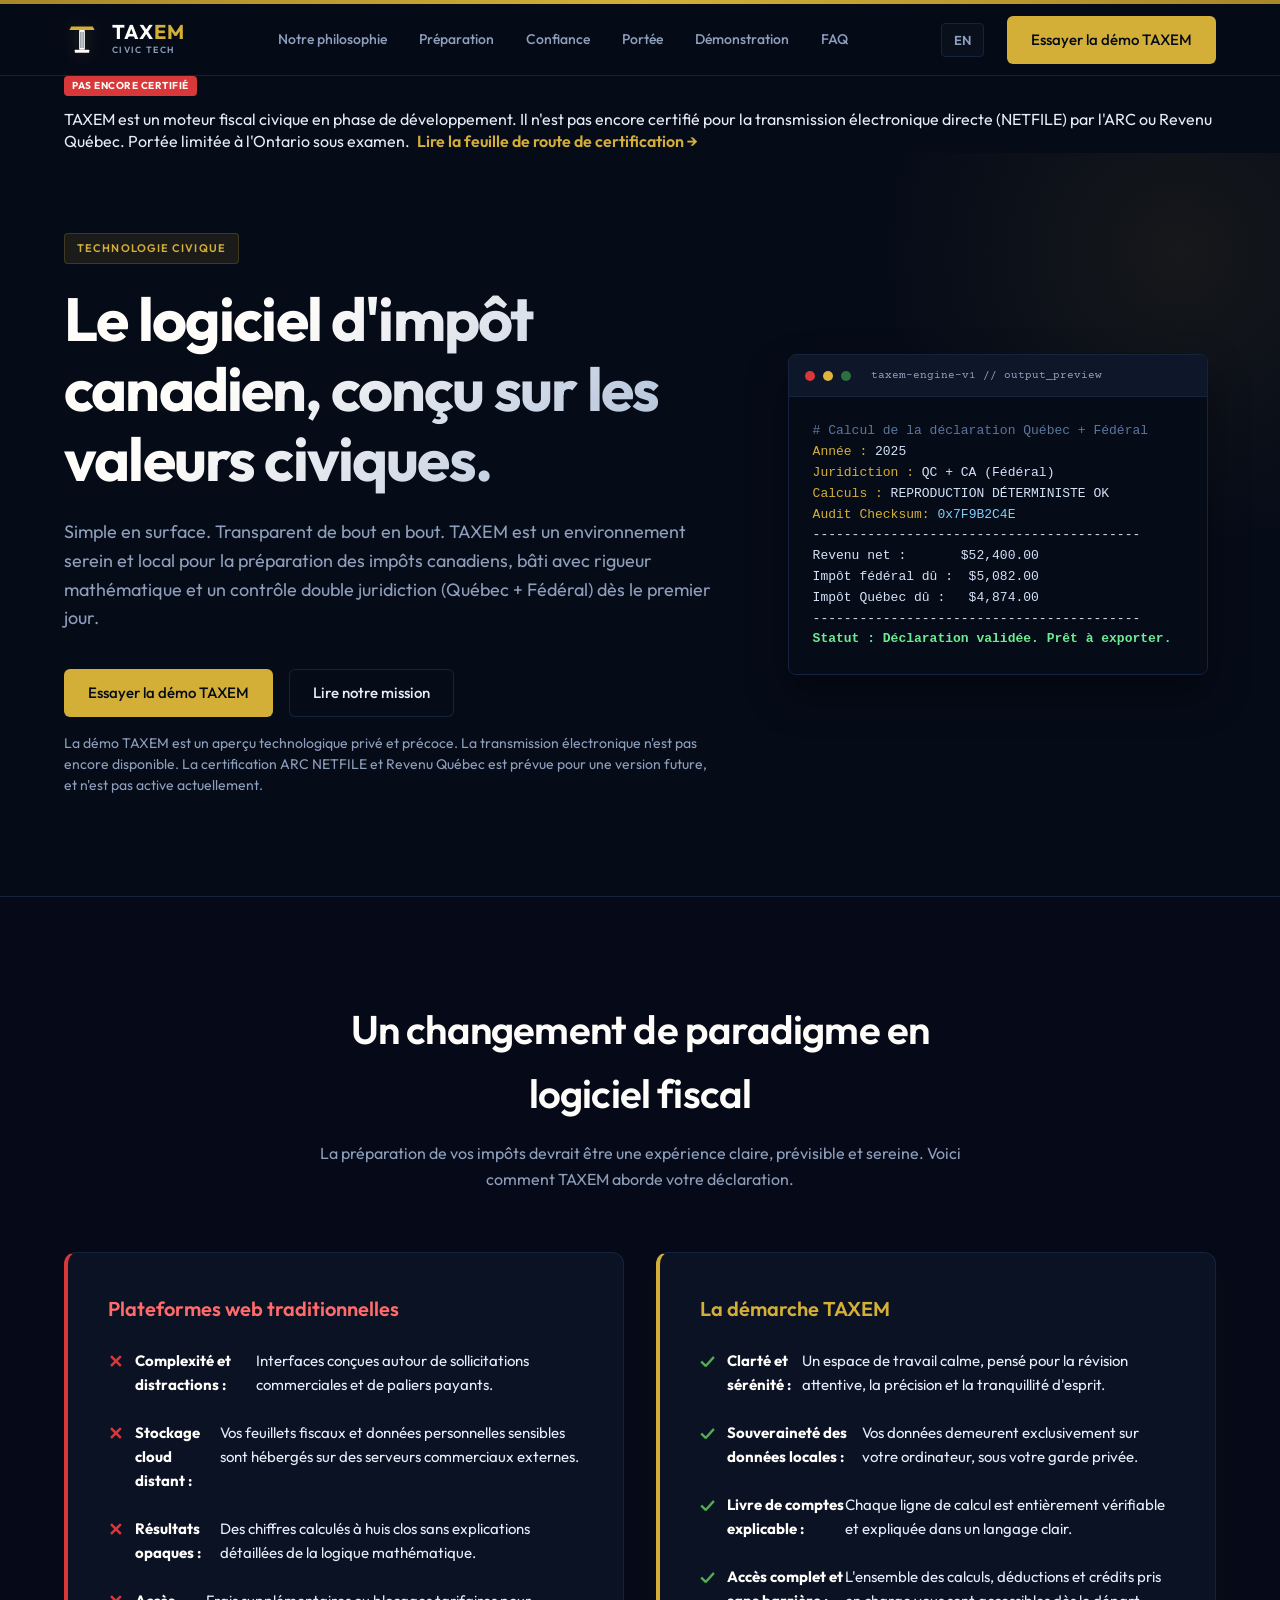
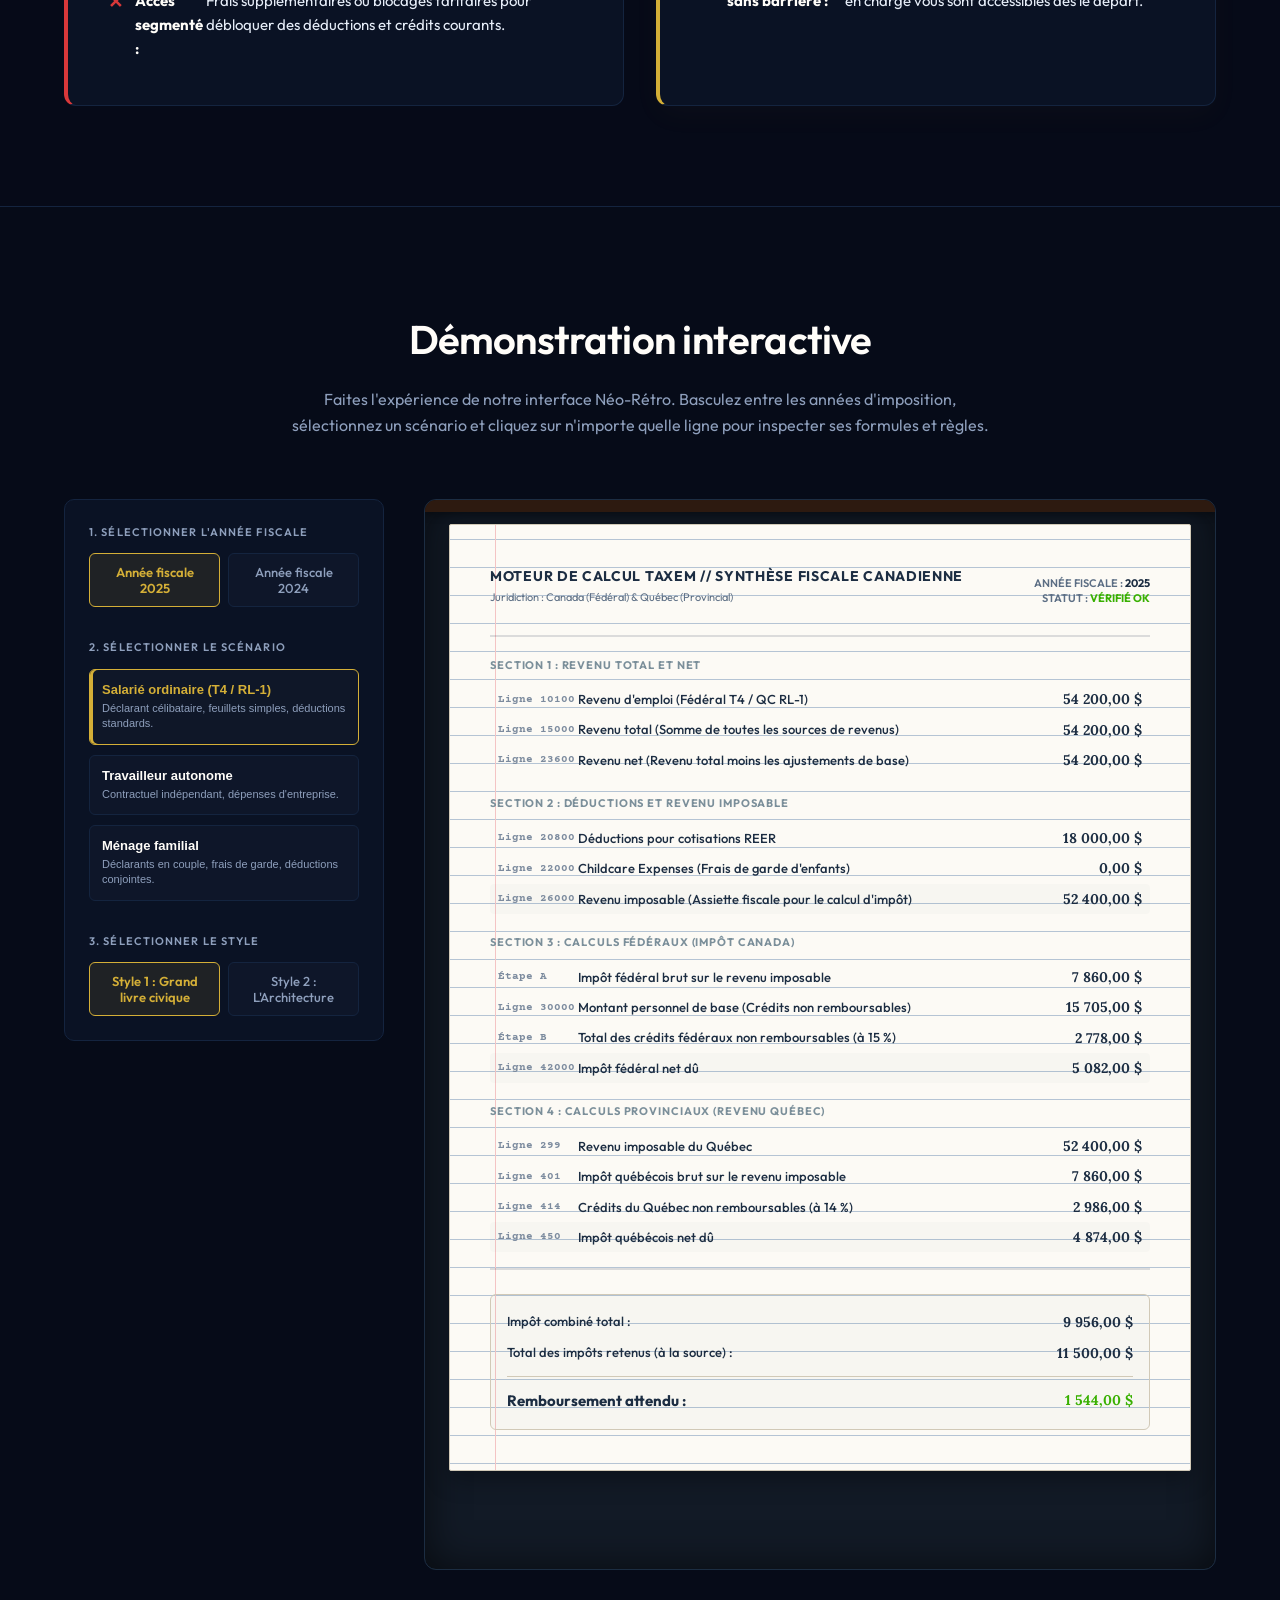
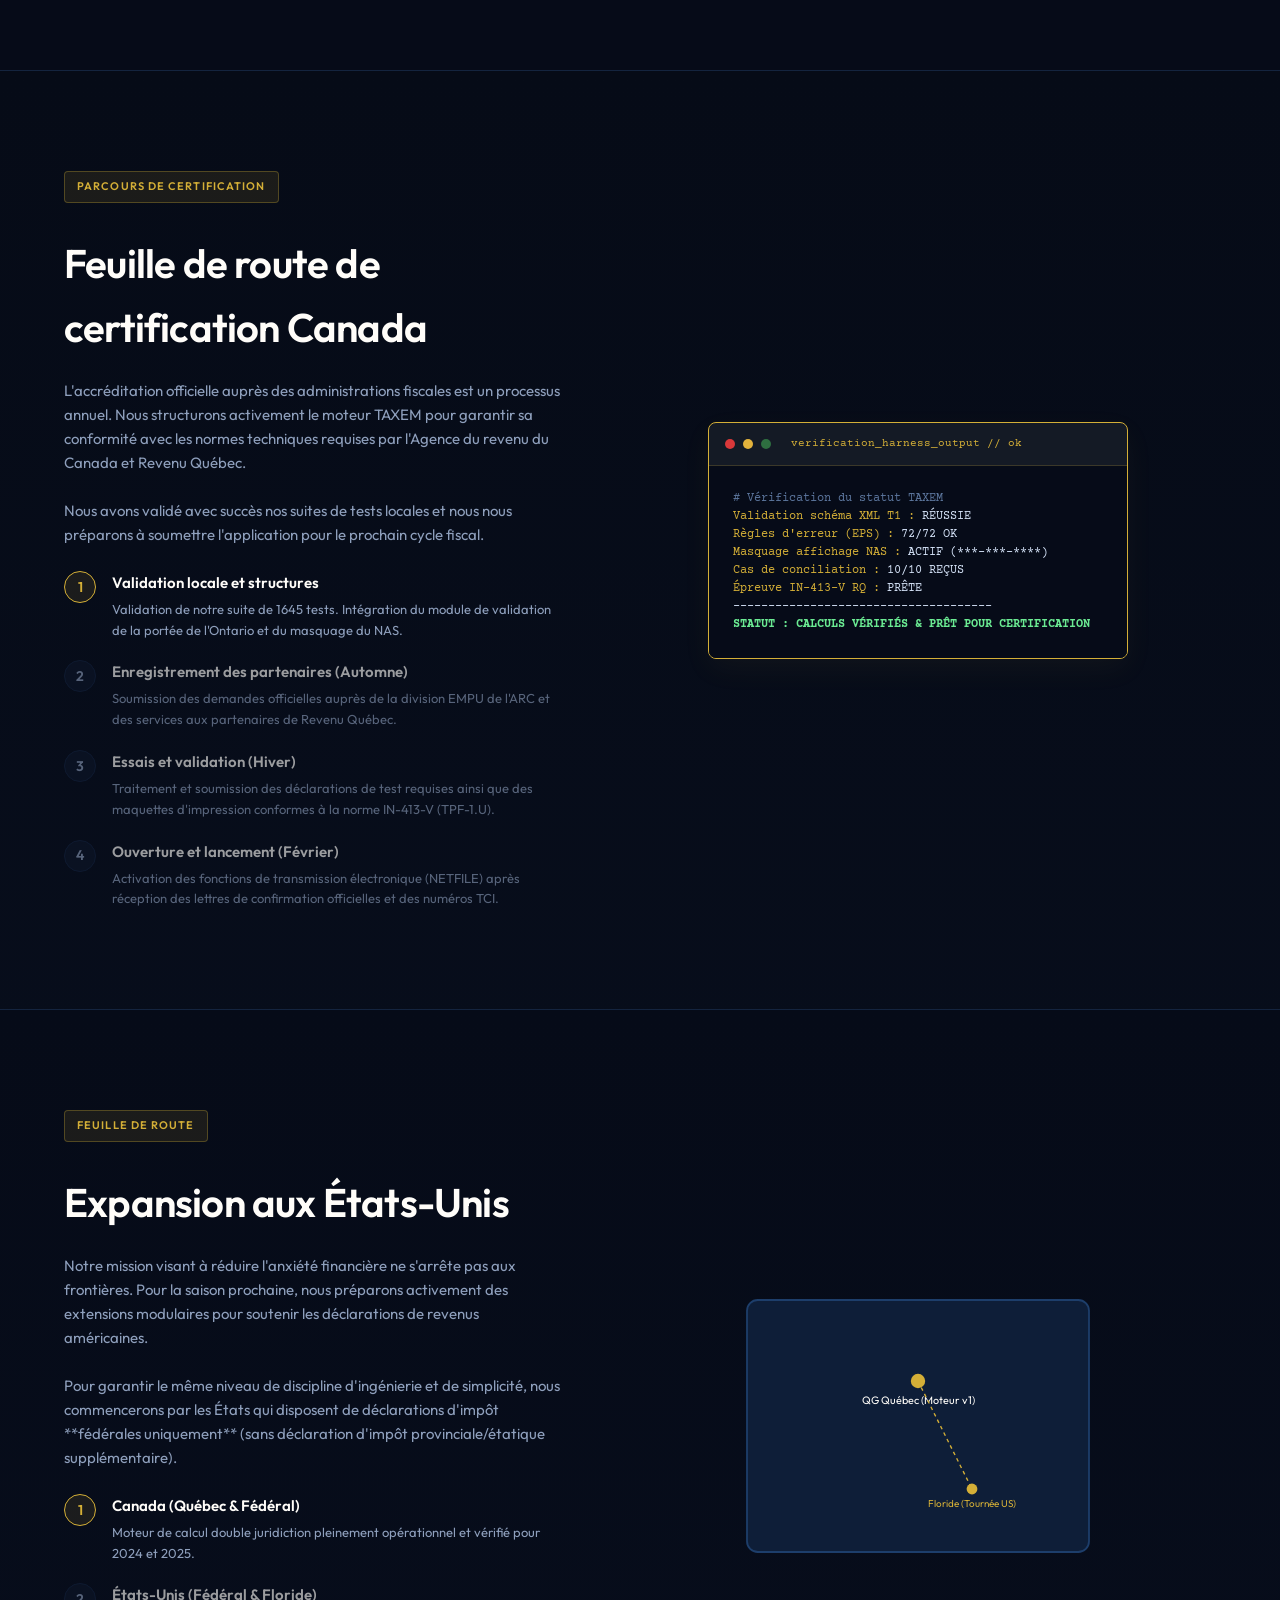
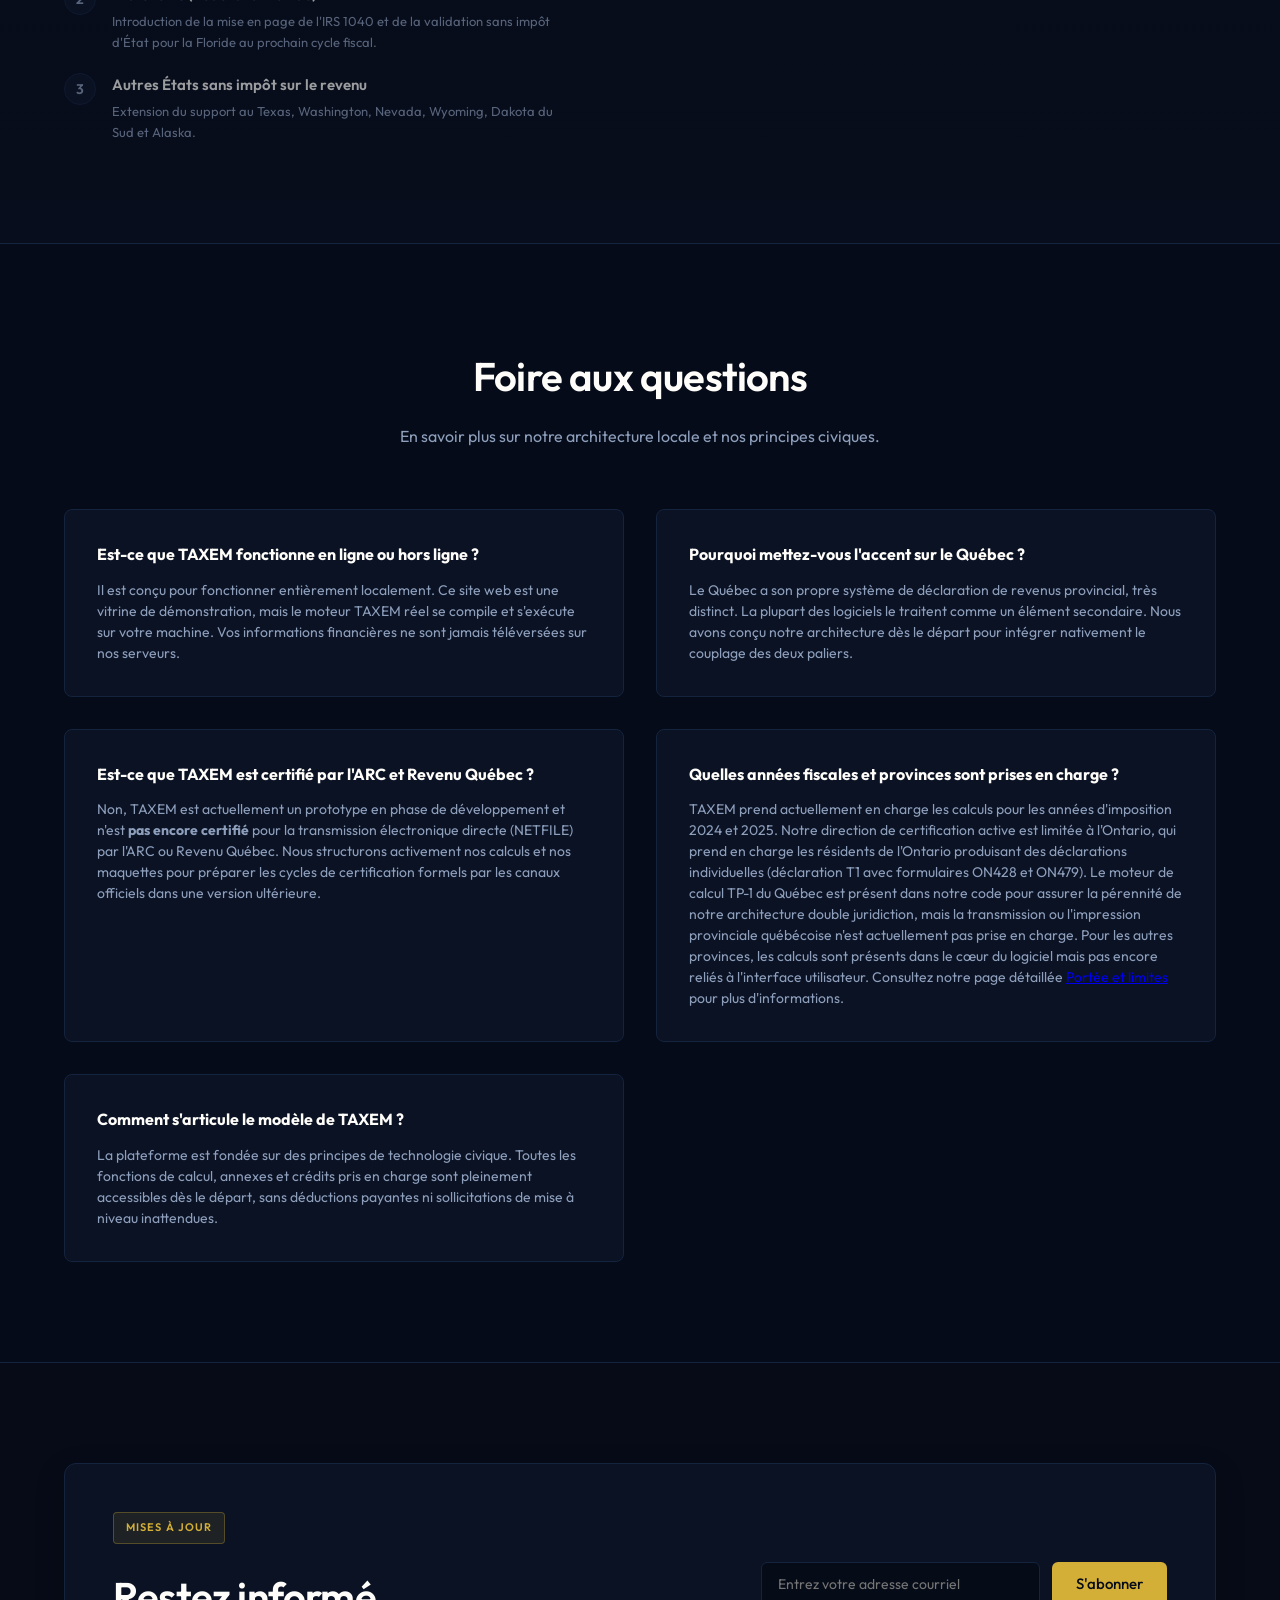
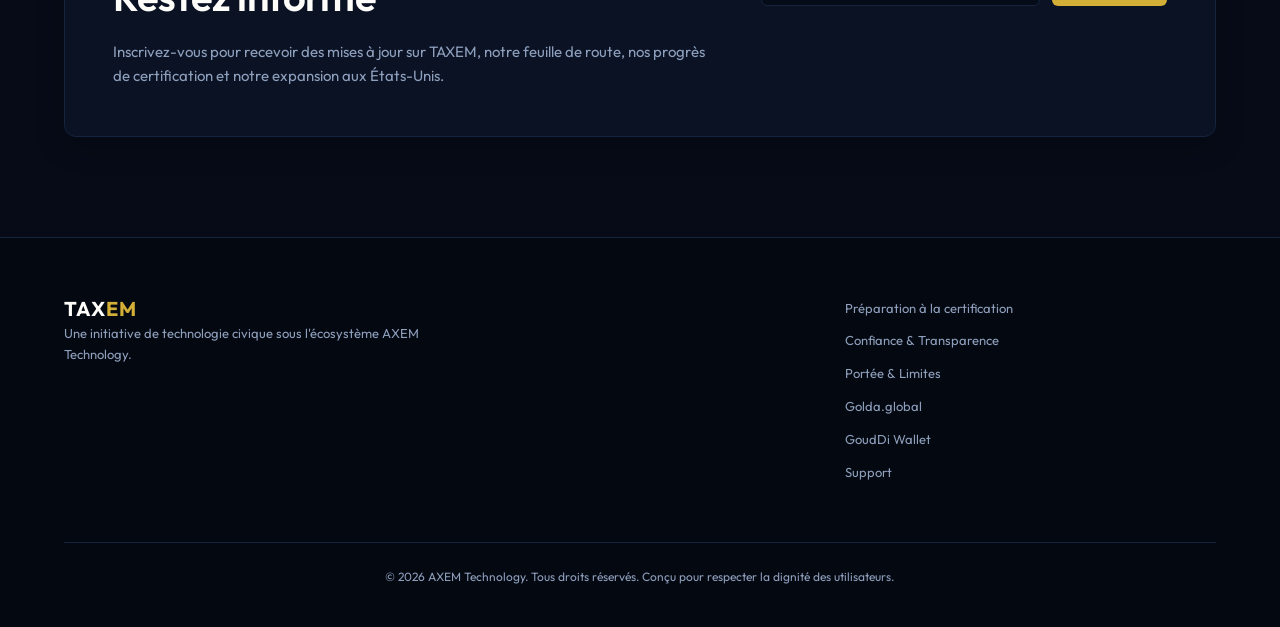
==== commit 86a11fc0: "Update French hero headline to anchor on civic values" ====
--- a/fr/index.html
+++ b/fr/index.html
@@ -68,7 +68,7 @@
             <div class="container hero-container">
                 <div class="hero-content">
                     <span class="badge">TECHNOLOGIE CIVIQUE</span>
-                    <h1>Le logiciel d'impôt canadien, conçu pour la confiance civique.</h1>
+                    <h1>Le logiciel d'impôt canadien, conçu sur les valeurs civiques.</h1>
                     <p class="hero-lead">
                         Simple en surface. Transparent de bout en bout. TAXEM est un environnement serein et local pour la préparation des impôts canadiens, bâti avec rigueur mathématique et un contrôle double juridiction (Québec + Fédéral) dès le premier jour.
                     </p>
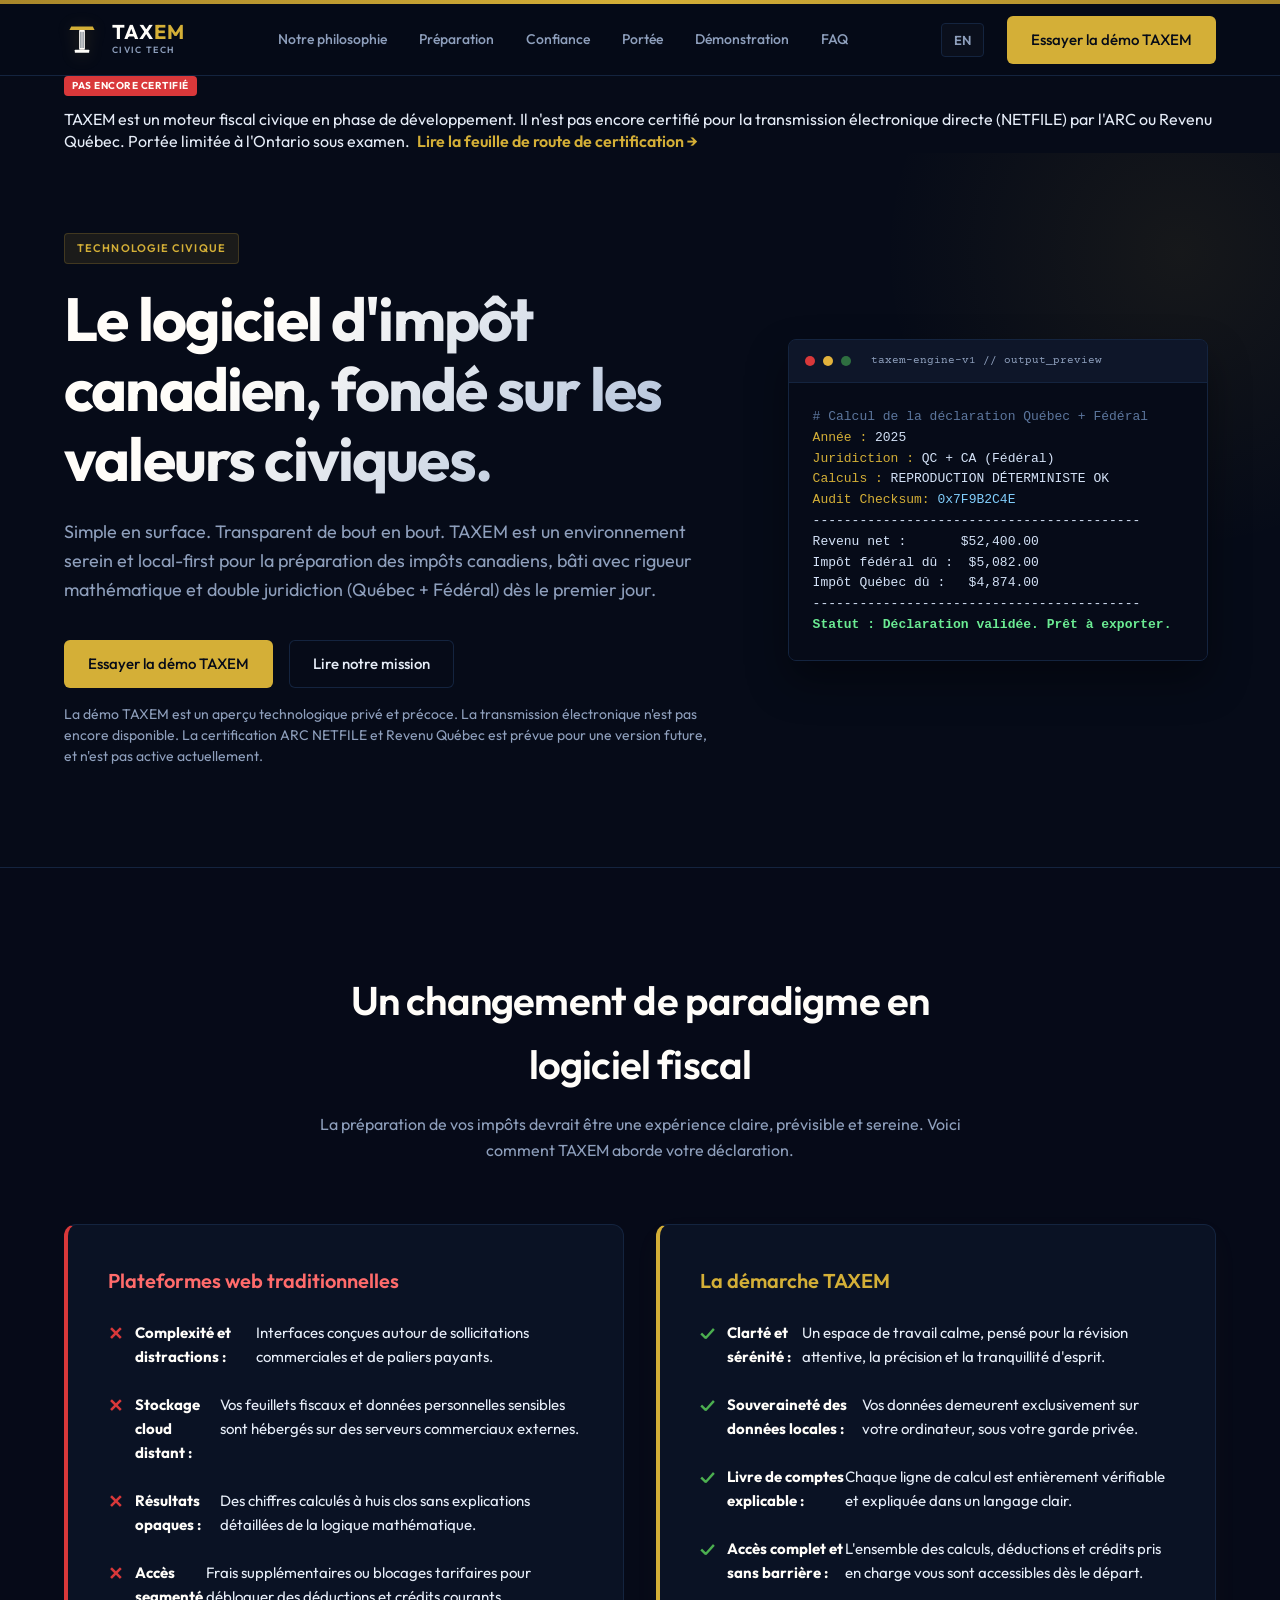
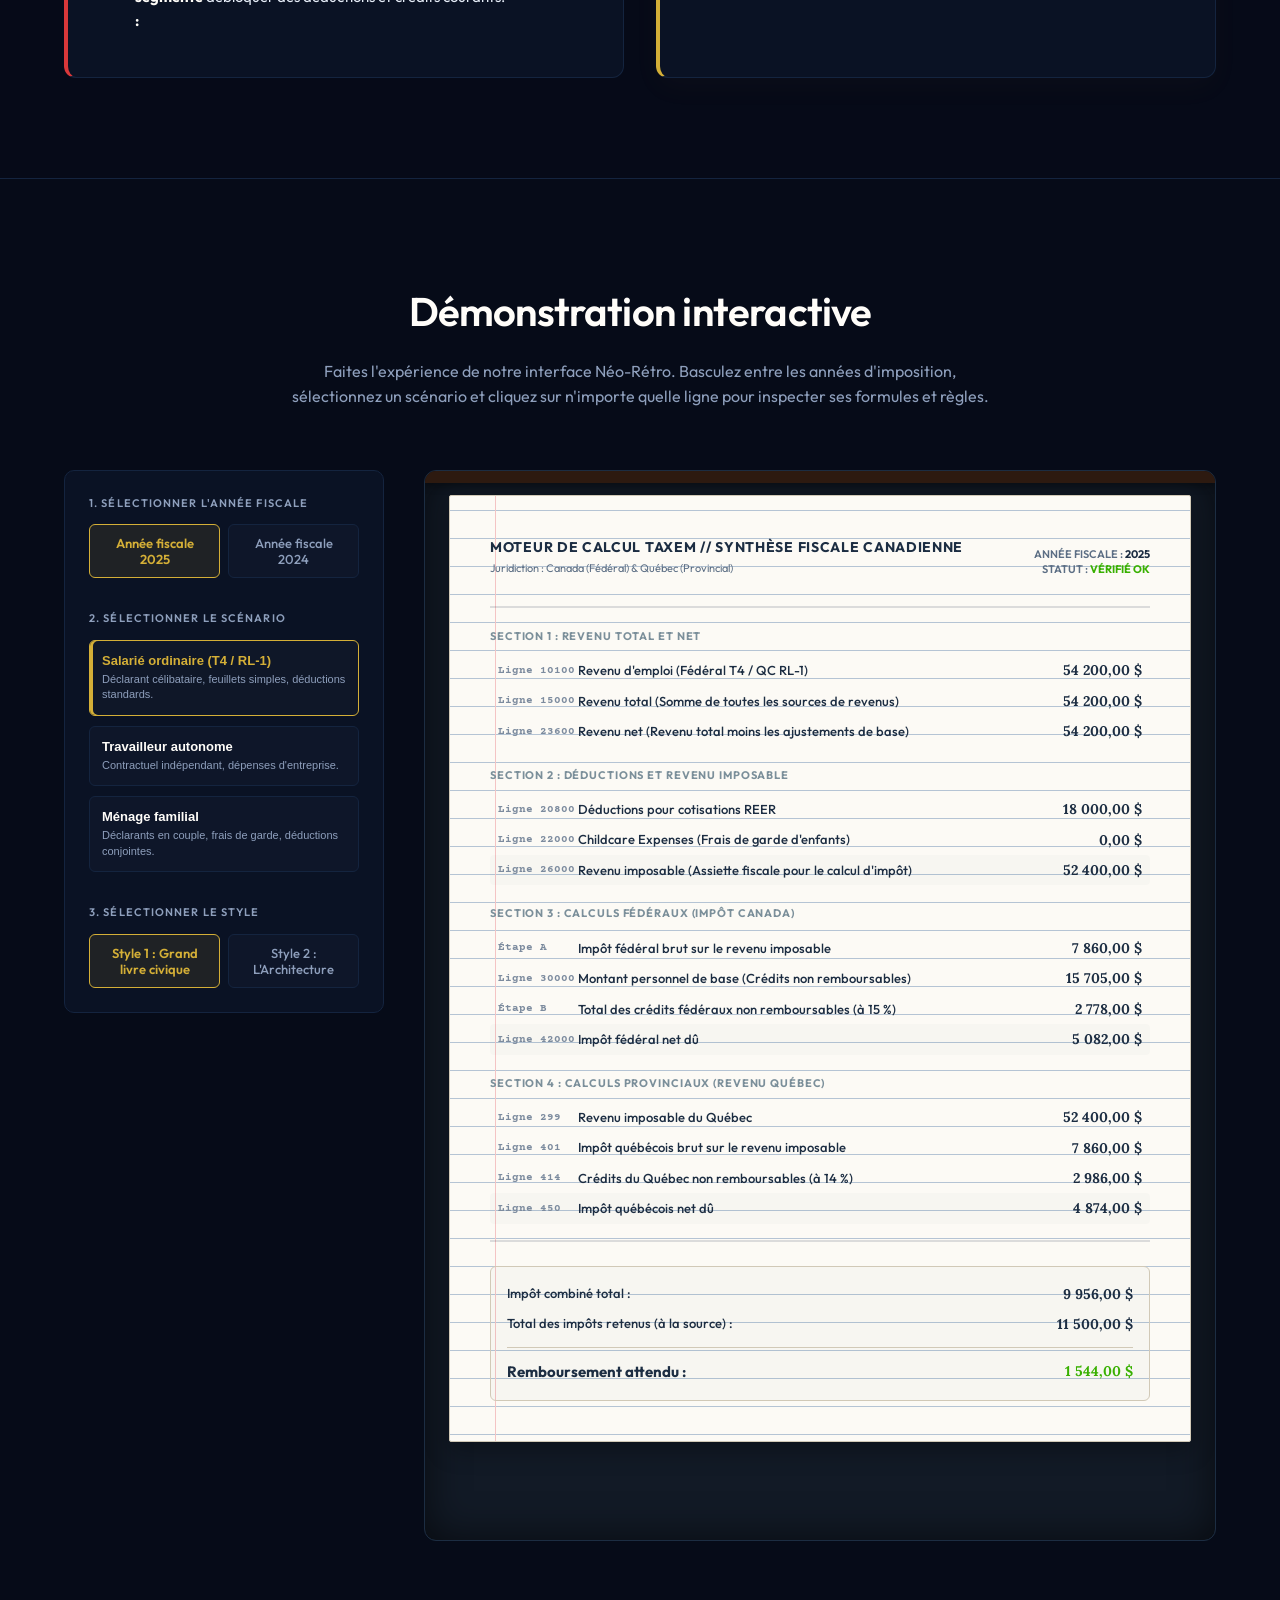
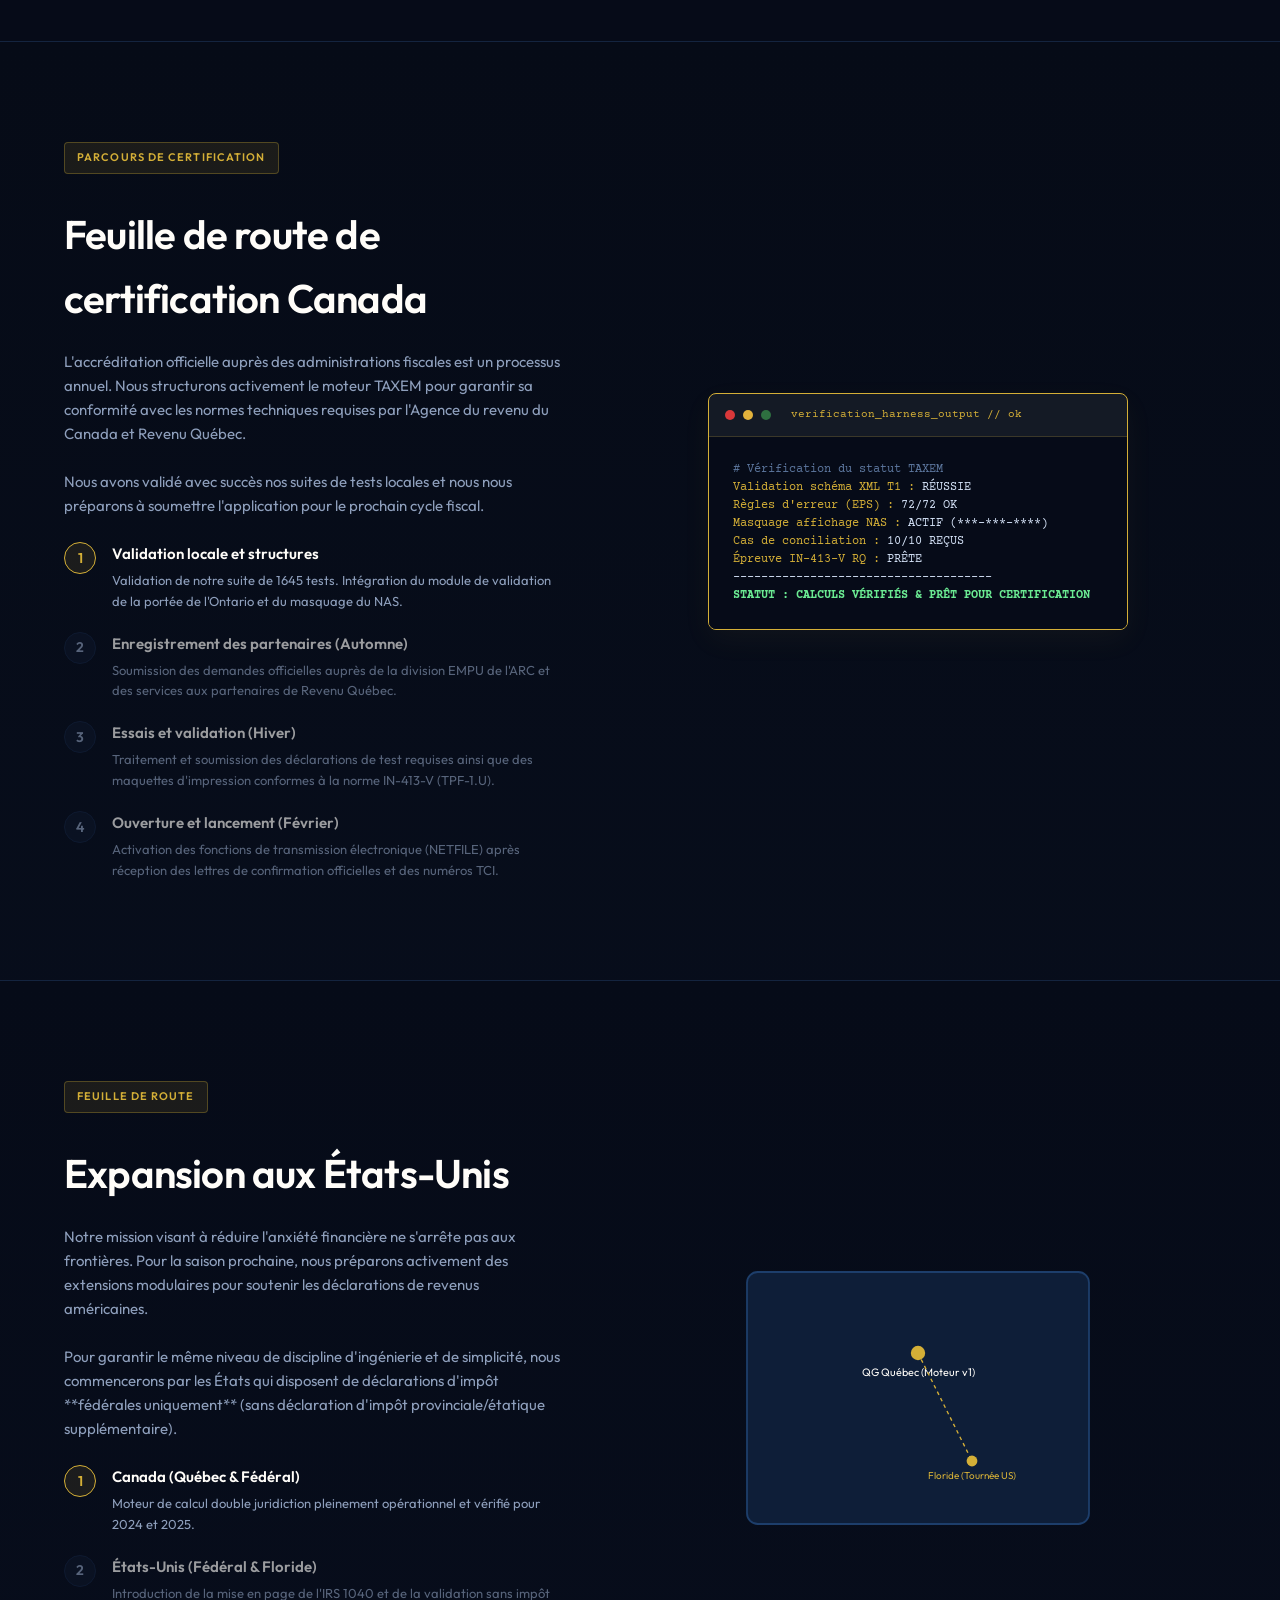
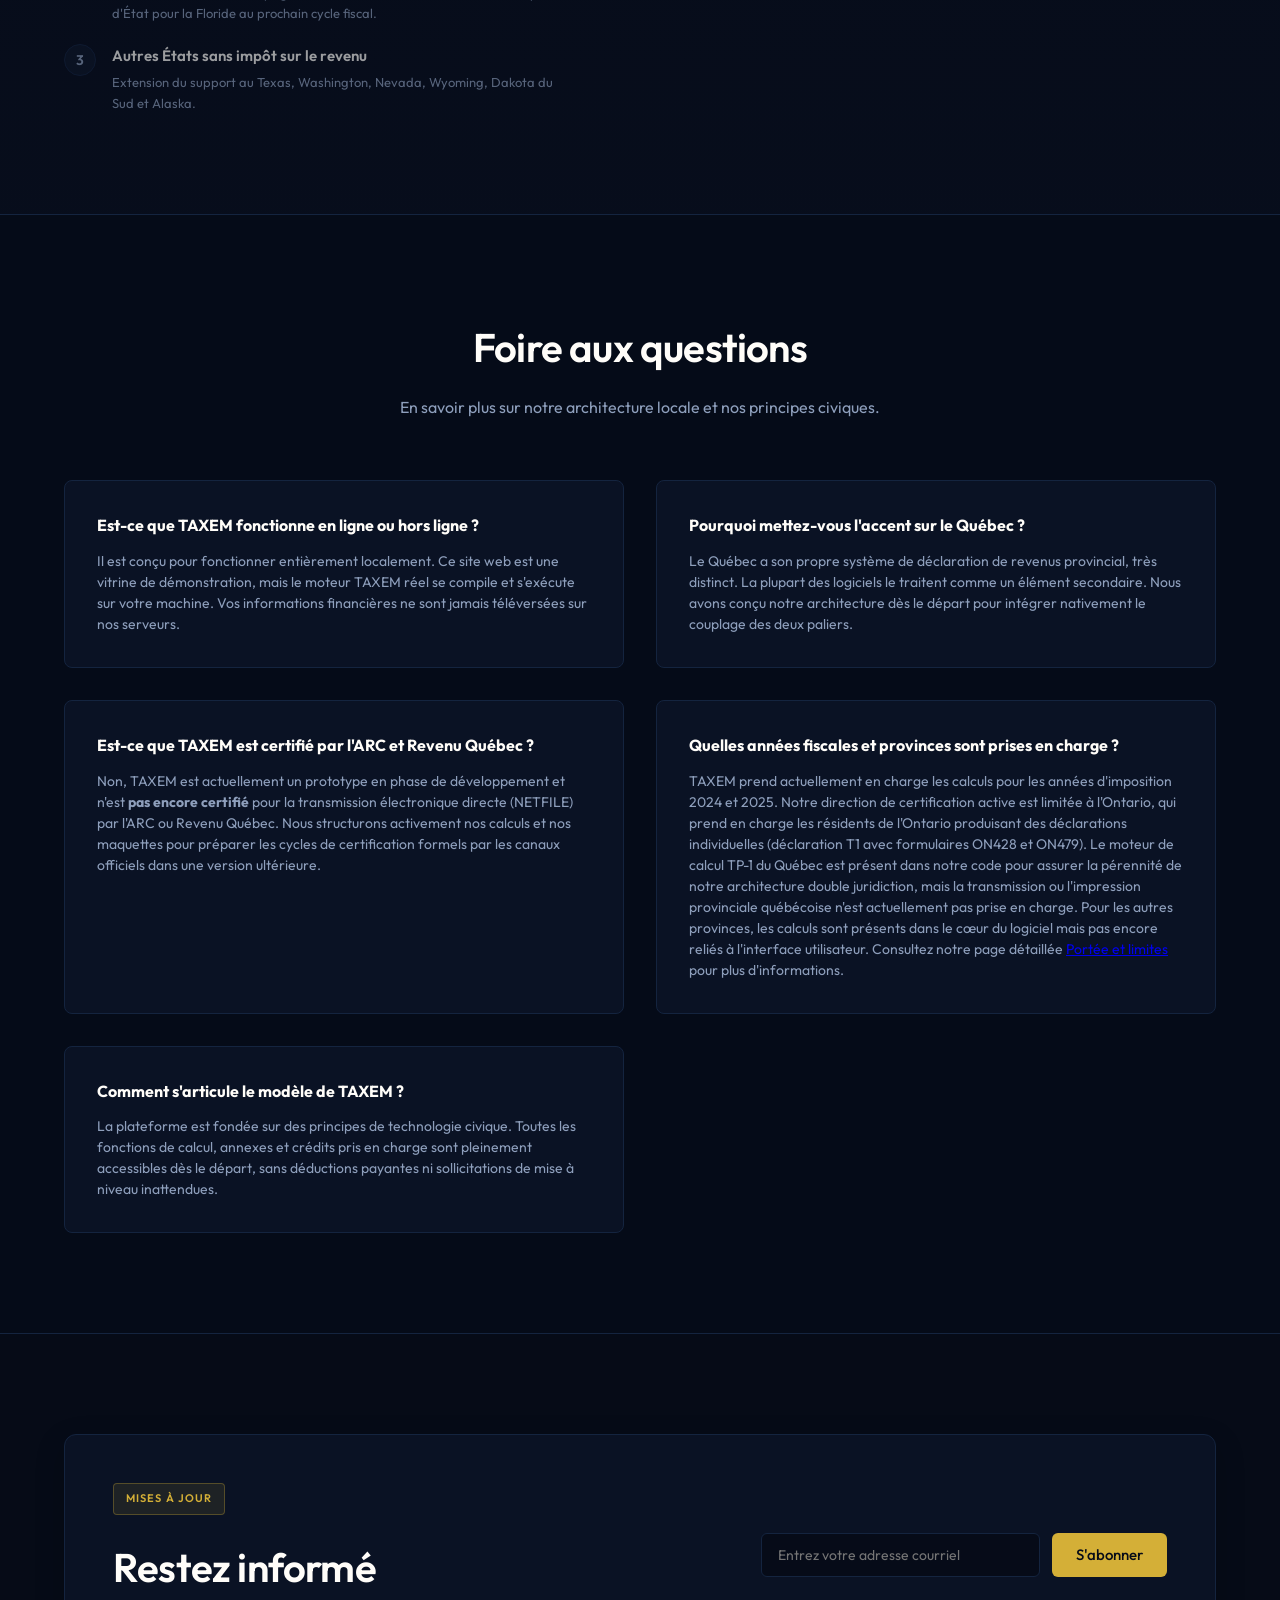
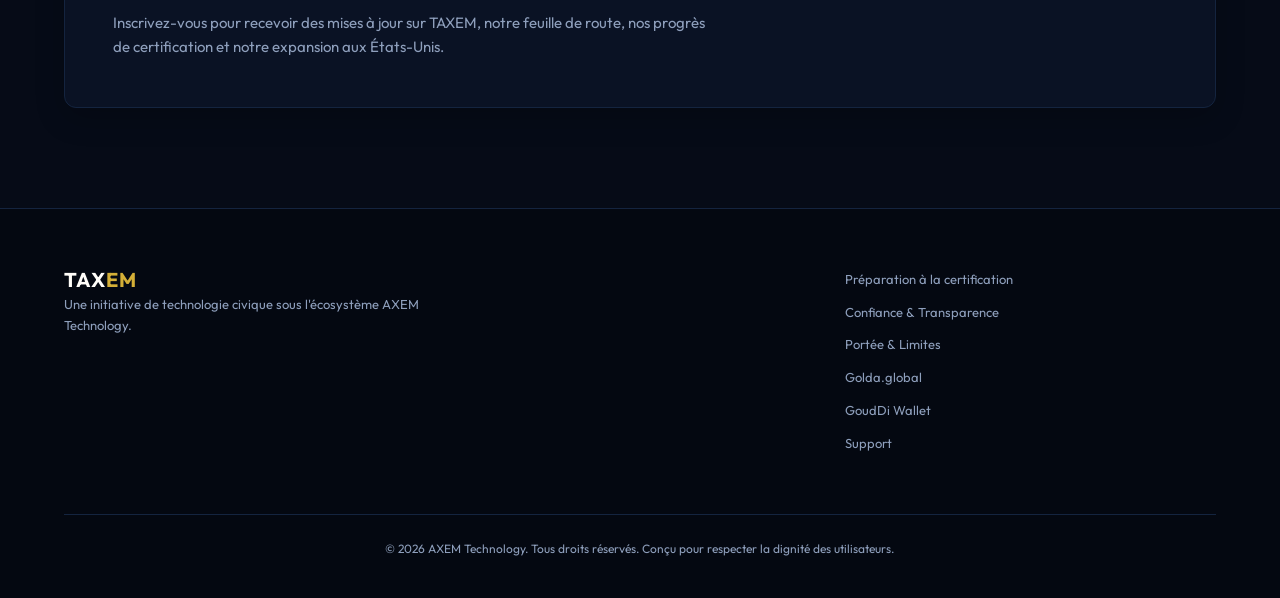
==== commit 9fdecf45: "Update hero text in English and French" ====
--- a/fr/index.html
+++ b/fr/index.html
@@ -68,9 +68,9 @@
             <div class="container hero-container">
                 <div class="hero-content">
                     <span class="badge">TECHNOLOGIE CIVIQUE</span>
-                    <h1>Le logiciel d'impôt canadien, conçu sur les valeurs civiques.</h1>
+                    <h1>Le logiciel d'impôt canadien, fondé sur les valeurs civiques.</h1>
                     <p class="hero-lead">
-                        Simple en surface. Transparent de bout en bout. TAXEM est un environnement serein et local pour la préparation des impôts canadiens, bâti avec rigueur mathématique et un contrôle double juridiction (Québec + Fédéral) dès le premier jour.
+                        Simple en surface. Transparent de bout en bout. TAXEM est un environnement serein et local-first pour la préparation des impôts canadiens, bâti avec rigueur mathématique et double juridiction (Québec + Fédéral) dès le premier jour.
                     </p>
                     <div class="hero-actions">
                         <a href="https://demo.taxem.ca/taxem/" class="btn btn-gold">Essayer la démo TAXEM</a>
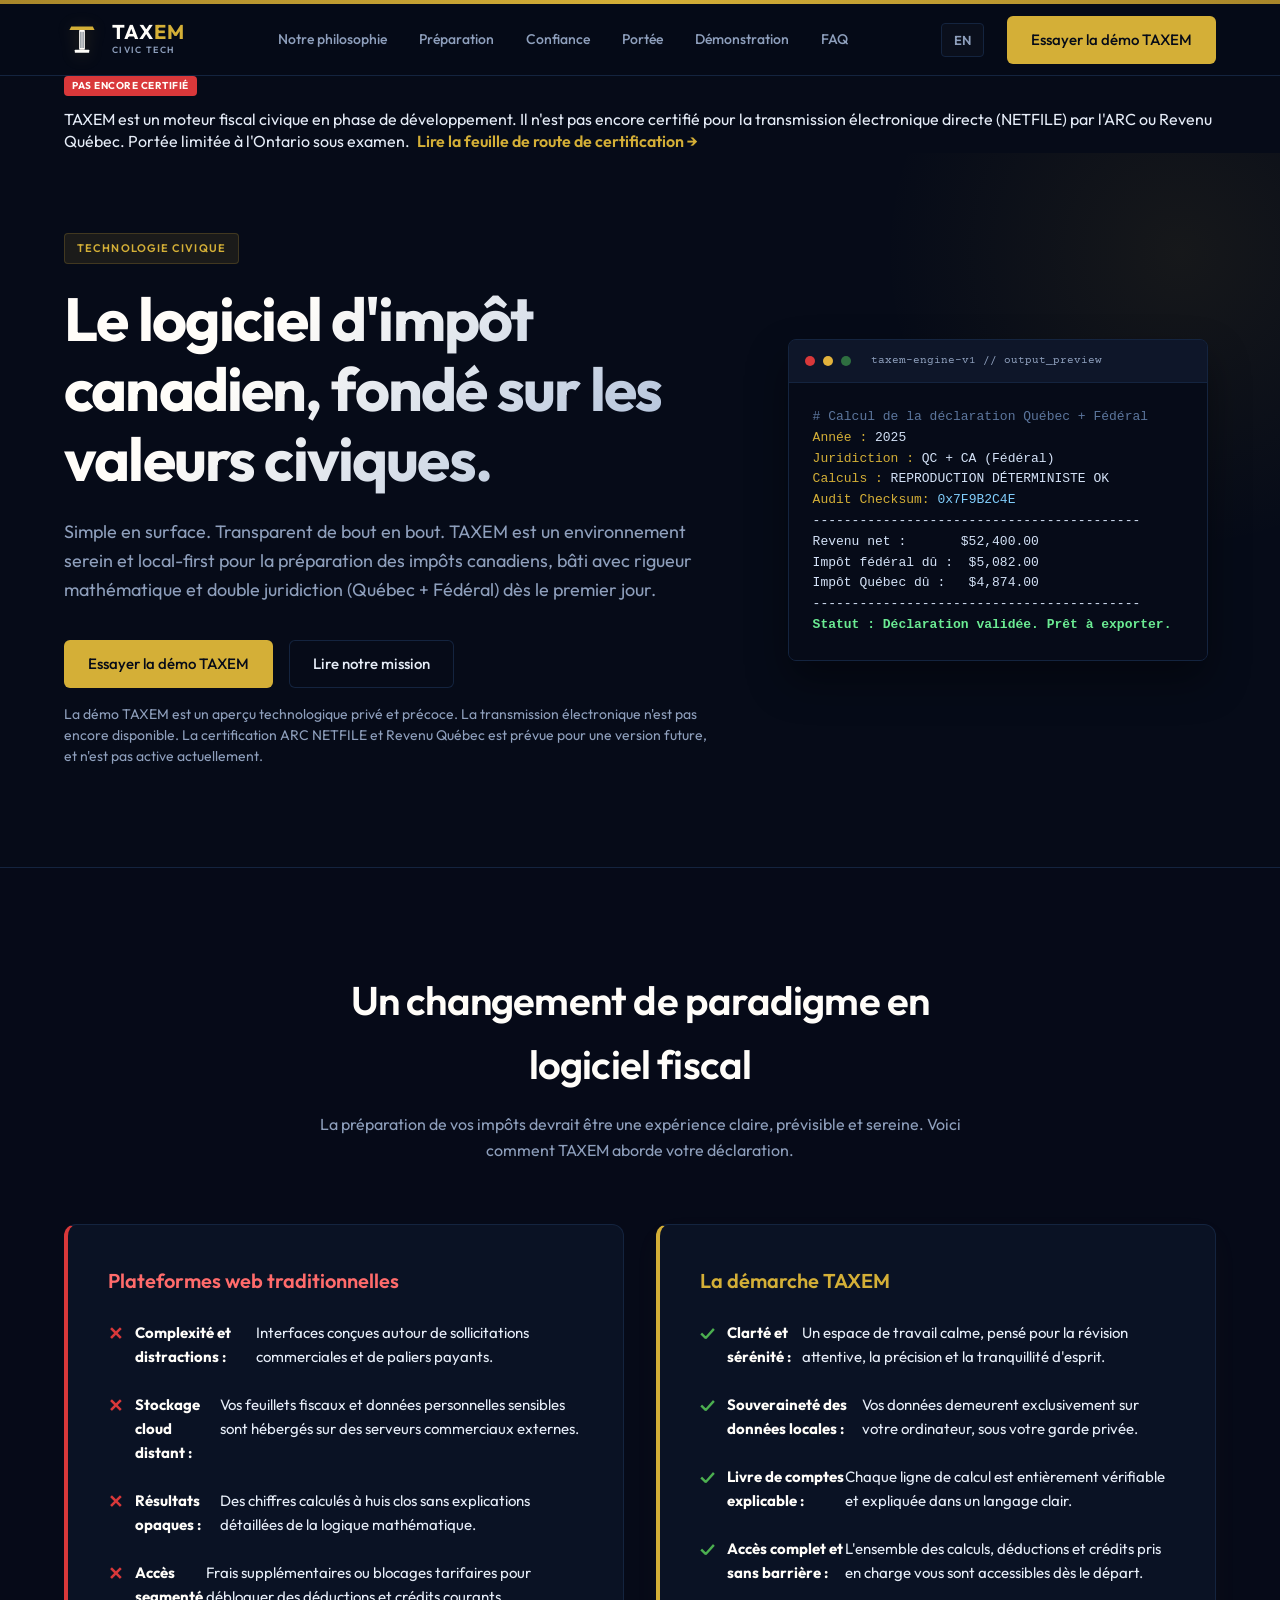
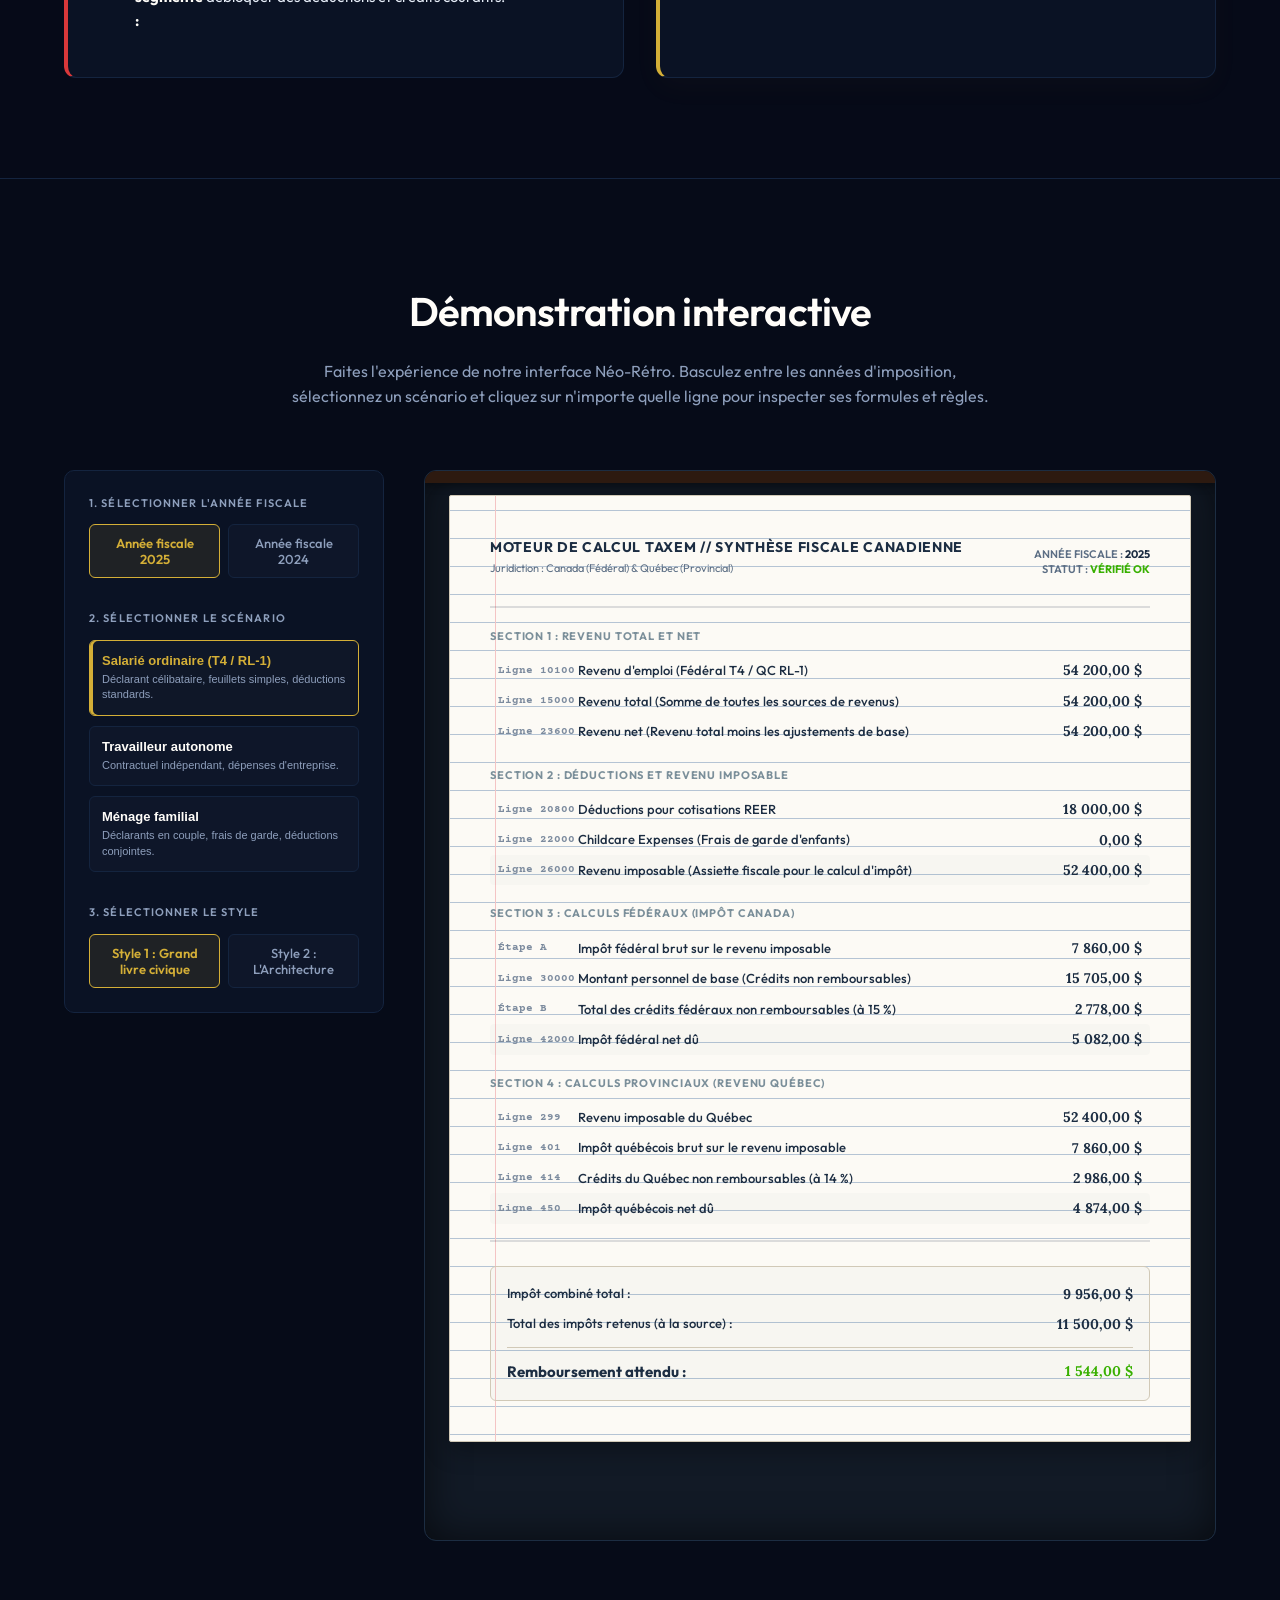
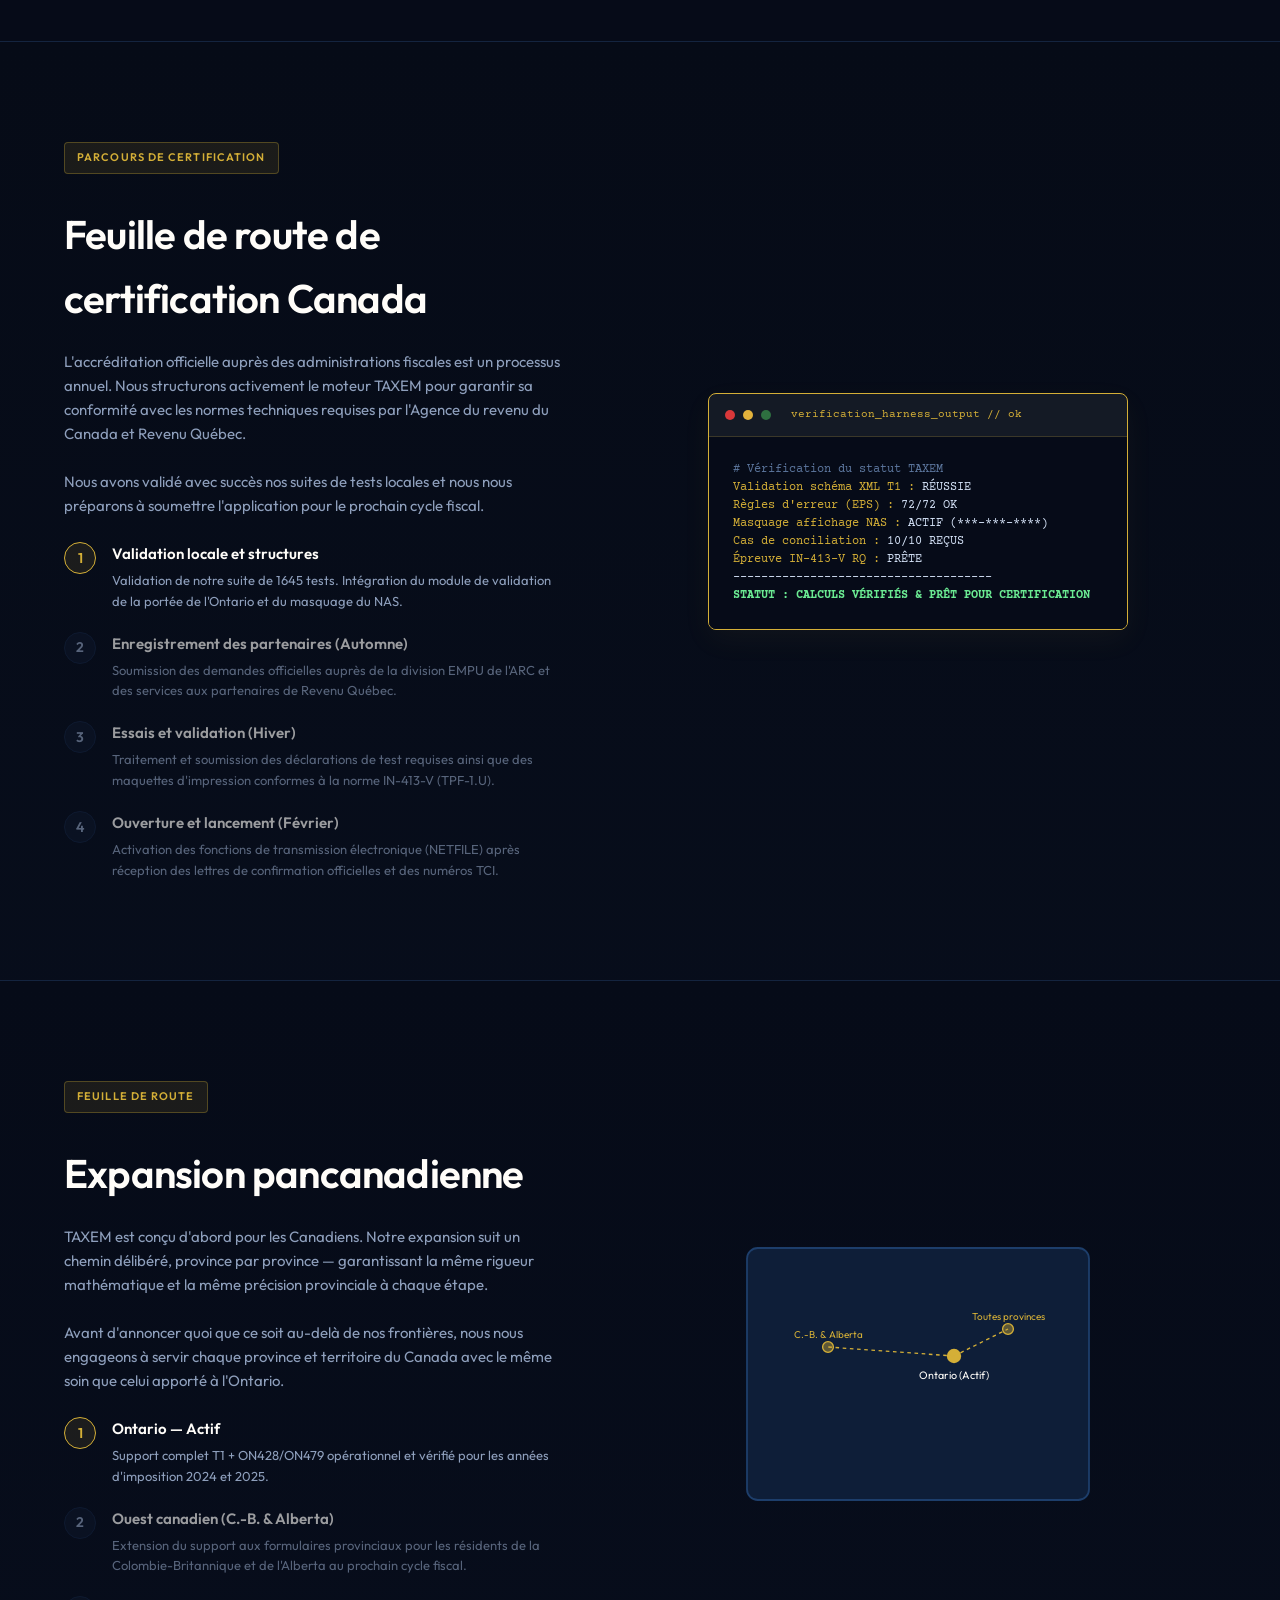
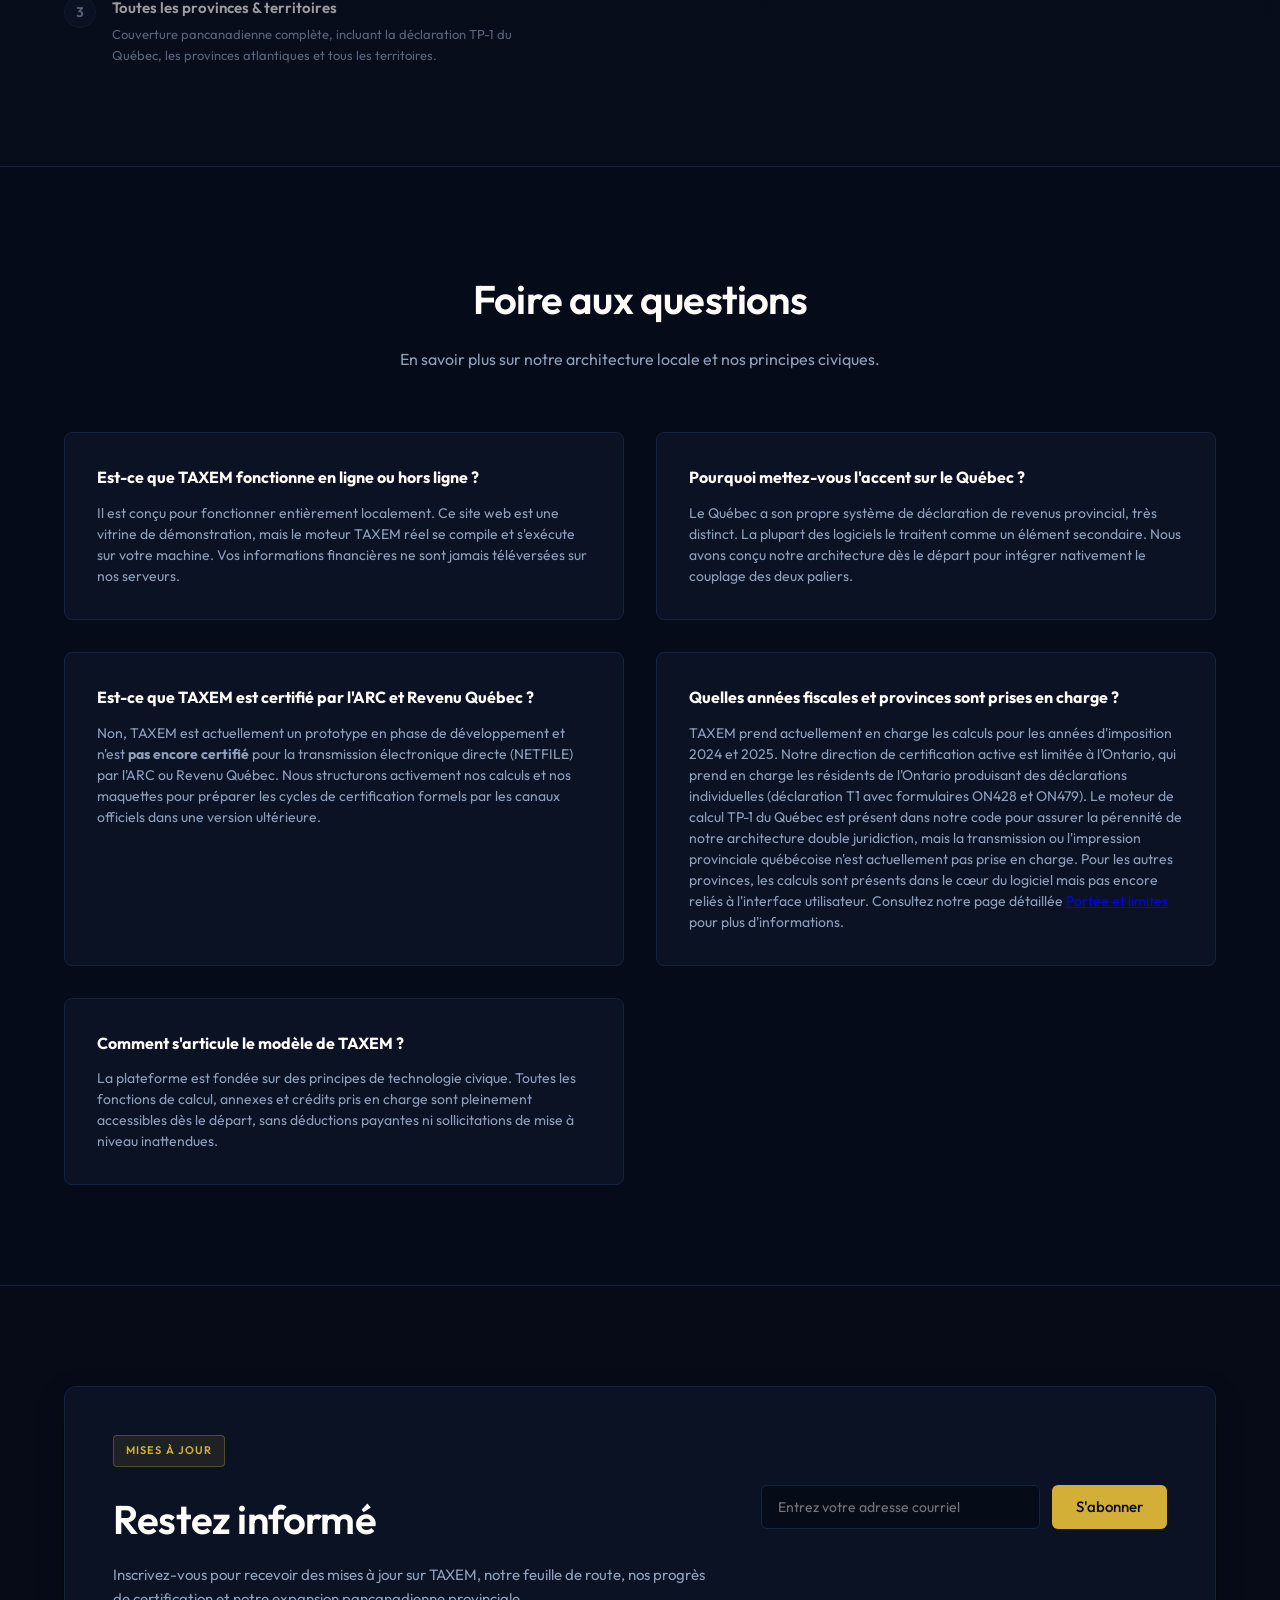
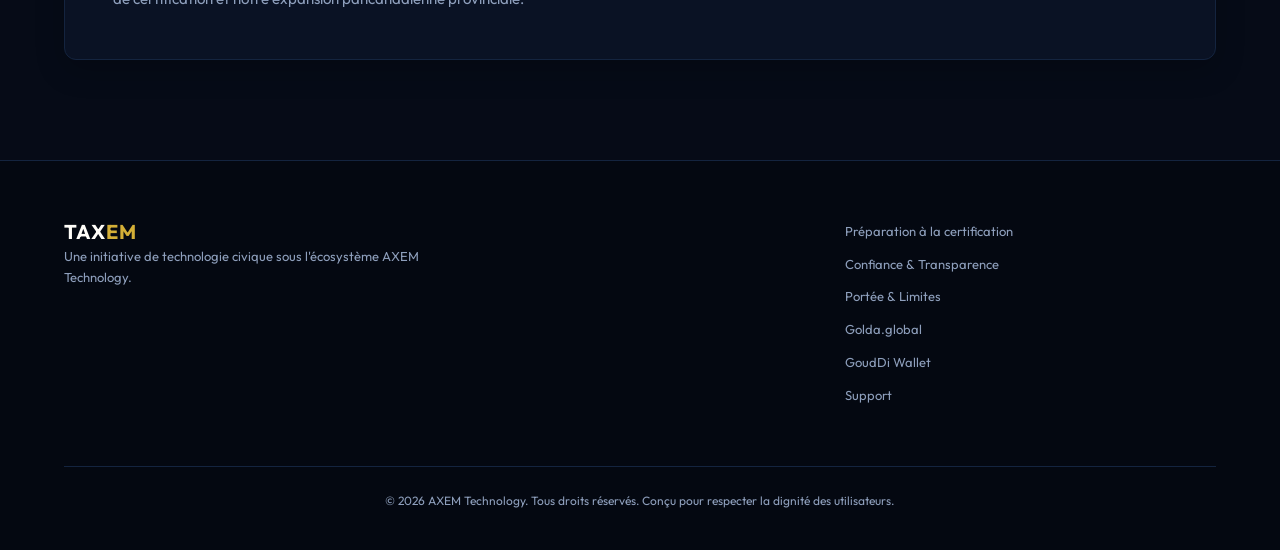
==== commit a9ad0958: "refocus: replace US expansion roadmap with pan-Canadian provincial expansion" ====
--- a/fr/index.html
+++ b/fr/index.html
@@ -433,53 +433,58 @@
             </div>
         </section>
 
-        <!-- US Roadmap Section -->
+        <!-- Feuille de route expansion canadienne -->
         <section id="roadmap" class="roadmap-section">
             <div class="container">
                 <div class="roadmap-wrapper">
                     <div class="roadmap-text">
                         <span class="badge badge-gold">FEUILLE DE ROUTE</span>
-                        <h2>Expansion aux États-Unis</h2>
+                        <h2>Expansion pancanadienne</h2>
                         <p>
-                            Notre mission visant à réduire l'anxiété financière ne s'arrête pas aux frontières. Pour la saison prochaine, nous préparons activement des extensions modulaires pour soutenir les déclarations de revenus américaines.
+                            TAXEM est conçu d'abord pour les Canadiens. Notre expansion suit un chemin délibéré, province par province — garantissant la même rigueur mathématique et la même précision provinciale à chaque étape.
                         </p>
                         <p>
-                            Pour garantir le même niveau de discipline d'ingénierie et de simplicité, nous commencerons par les États qui disposent de déclarations d'impôt **fédérales uniquement** (sans déclaration d'impôt provinciale/étatique supplémentaire).
+                            Avant d'annoncer quoi que ce soit au-delà de nos frontières, nous nous engageons à servir chaque province et territoire du Canada avec le même soin que celui apporté à l'Ontario.
                         </p>
                         <div class="roadmap-steps">
                             <div class="roadmap-step active">
                                 <span class="step-num">1</span>
                                 <div>
-                                    <h4>Canada (Québec & Fédéral)</h4>
-                                    <p>Moteur de calcul double juridiction pleinement opérationnel et vérifié pour 2024 et 2025.</p>
+                                    <h4>Ontario — Actif</h4>
+                                    <p>Support complet T1 + ON428/ON479 opérationnel et vérifié pour les années d'imposition 2024 et 2025.</p>
                                 </div>
                             </div>
                             <div class="roadmap-step">
                                 <span class="step-num">2</span>
                                 <div>
-                                    <h4>États-Unis (Fédéral & Floride)</h4>
-                                    <p>Introduction de la mise en page de l'IRS 1040 et de la validation sans impôt d'État pour la Floride au prochain cycle fiscal.</p>
+                                    <h4>Ouest canadien (C.-B. &amp; Alberta)</h4>
+                                    <p>Extension du support aux formulaires provinciaux pour les résidents de la Colombie-Britannique et de l'Alberta au prochain cycle fiscal.</p>
                                 </div>
                             </div>
                             <div class="roadmap-step">
                                 <span class="step-num">3</span>
                                 <div>
-                                    <h4>Autres États sans impôt sur le revenu</h4>
-                                    <p>Extension du support au Texas, Washington, Nevada, Wyoming, Dakota du Sud et Alaska.</p>
+                                    <h4>Toutes les provinces &amp; territoires</h4>
+                                    <p>Couverture pancanadienne complète, incluant la déclaration TP-1 du Québec, les provinces atlantiques et tous les territoires.</p>
                                 </div>
                             </div>
                         </div>
                     </div>
                     <div class="roadmap-graphic">
                         <svg class="map-graphic" width="100%" height="300" viewBox="0 0 400 300" fill="none" xmlns="http://www.w3.org/2000/svg">
-                            <!-- Stylized Border Map Outline -->
+                            <!-- Carte stylisée du Canada -->
                             <rect x="10" y="10" width="380" height="280" rx="12" fill="#0E1E38" stroke="#1D3E6B" stroke-width="2" />
-                            <circle cx="200" cy="100" r="8" fill="#D4AF37" class="pulse-point" />
-                            <text x="200" y="125" fill="#FFFDF9" font-family="'Outfit', sans-serif" font-size="12" text-anchor="middle">QG Québec (Moteur v1)</text>
-                            
-                            <line x1="200" y1="100" x2="260" y2="220" stroke="#D4AF37" stroke-width="1.5" stroke-dasharray="4 4" />
-                            <circle cx="260" cy="220" r="6" fill="#D4AF37" />
-                            <text x="260" y="240" fill="#D4AF37" font-family="'Outfit', sans-serif" font-size="11" text-anchor="middle">Floride (Tournée US)</text>
+                            <!-- Ontario -->
+                            <circle cx="240" cy="130" r="8" fill="#D4AF37" class="pulse-point" />
+                            <text x="240" y="155" fill="#FFFDF9" font-family="'Outfit', sans-serif" font-size="12" text-anchor="middle">Ontario (Actif)</text>
+                            <!-- C.-B. -->
+                            <line x1="240" y1="130" x2="100" y2="120" stroke="#D4AF37" stroke-width="1.5" stroke-dasharray="4 4" />
+                            <circle cx="100" cy="120" r="6" fill="rgba(212,175,55,0.4)" stroke="#D4AF37" stroke-width="1.5" />
+                            <text x="100" y="110" fill="#D4AF37" font-family="'Outfit', sans-serif" font-size="11" text-anchor="middle">C.-B. &amp; Alberta</text>
+                            <!-- Toutes provinces -->
+                            <line x1="240" y1="130" x2="300" y2="100" stroke="#D4AF37" stroke-width="1.5" stroke-dasharray="4 4" />
+                            <circle cx="300" cy="100" r="6" fill="rgba(212,175,55,0.4)" stroke="#D4AF37" stroke-width="1.5" />
+                            <text x="300" y="90" fill="#D4AF37" font-family="'Outfit', sans-serif" font-size="11" text-anchor="middle">Toutes provinces</text>
                         </svg>
                     </div>
                 </div>
@@ -525,7 +530,7 @@
                     <div class="newsletter-content">
                         <span class="badge badge-gold">Mises à jour</span>
                         <h2>Restez informé</h2>
-                        <p>Inscrivez-vous pour recevoir des mises à jour sur TAXEM, notre feuille de route, nos progrès de certification et notre expansion aux États-Unis.</p>
+                        <p>Inscrivez-vous pour recevoir des mises à jour sur TAXEM, notre feuille de route, nos progrès de certification et notre expansion pancanadienne provinciale.</p>
                     </div>
                     <div class="newsletter-form-wrapper">
                         <form id="subscribeForm" class="subscribe-form">
